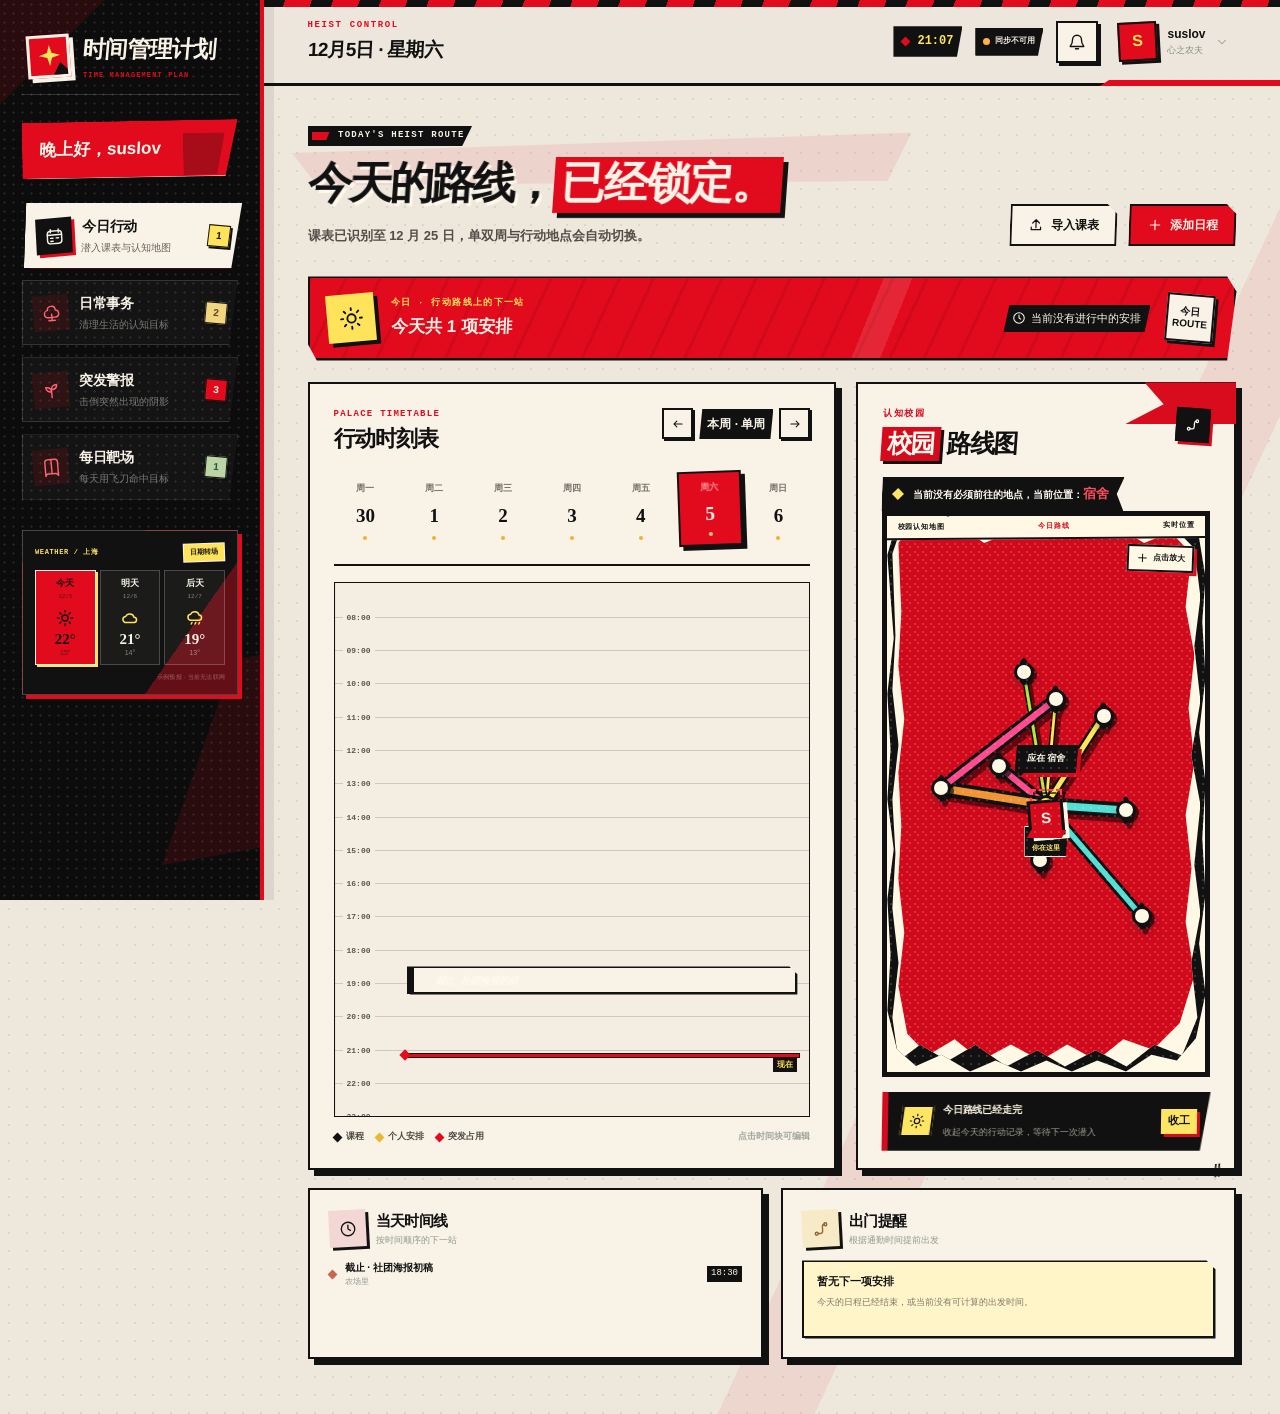
==== index.html @ 6be25c47 "Initial website upload" ====
<!doctype html>
<html lang="zh-CN">
<head>
  <meta charset="utf-8">
  <meta name="viewport" content="width=device-width, initial-scale=1">
  <meta name="theme-color" content="#214f3b">
  <title>时间管理计划</title>
  <link rel="stylesheet" href="styles.css">
</head>
<body>
  <svg class="icon-sprite" aria-hidden="true">
    <symbol id="i-calendar" viewBox="0 0 24 24">
      <rect x="3" y="5" width="18" height="16" rx="4"></rect>
      <path d="M7 3v4M17 3v4M3 10h18M7 14h3M14 14h3M7 18h3"></path>
    </symbol>
    <symbol id="i-pin" viewBox="0 0 24 24">
      <path d="M20 10c0 5-8 11-8 11S4 15 4 10a8 8 0 1 1 16 0Z"></path>
      <circle cx="12" cy="10" r="2.5"></circle>
    </symbol>
    <symbol id="i-clock" viewBox="0 0 24 24">
      <circle cx="12" cy="12" r="9"></circle>
      <path d="M12 7v5l3 2"></path>
    </symbol>
    <symbol id="i-tree" viewBox="0 0 24 24">
      <path d="M12 21v-8M8 21h8"></path>
      <path d="M12 3c3 0 5 2 5 5 2 0 4 2 4 4.5S19 17 16 17H8c-3 0-5-2-5-4.5S5 8 7 8c0-3 2-5 5-5Z"></path>
    </symbol>
    <symbol id="i-sprout" viewBox="0 0 24 24">
      <path d="M12 21V10M12 14c-4 0-7-2-7-6 4 0 7 2 7 6ZM12 11c0-4 3-6 7-6 0 4-3 6-7 6Z"></path>
    </symbol>
    <symbol id="i-book" viewBox="0 0 24 24">
      <path d="M4 5.5A3.5 3.5 0 0 1 7.5 2H12v18H7.5A3.5 3.5 0 0 0 4 23V5.5ZM20 5.5A3.5 3.5 0 0 0 16.5 2H12v18h4.5A3.5 3.5 0 0 1 20 23V5.5Z"></path>
    </symbol>
    <symbol id="i-plus" viewBox="0 0 24 24">
      <path d="M12 5v14M5 12h14"></path>
    </symbol>
    <symbol id="i-upload" viewBox="0 0 24 24">
      <path d="M12 16V4M7 9l5-5 5 5M5 15v4h14v-4"></path>
    </symbol>
    <symbol id="i-bell" viewBox="0 0 24 24">
      <path d="M18 9a6 6 0 0 0-12 0c0 7-3 7-3 9h18c0-2-3-2-3-9ZM10 21h4"></path>
    </symbol>
    <symbol id="i-check" viewBox="0 0 24 24">
      <path d="m5 12 4 4L19 6"></path>
    </symbol>
    <symbol id="i-edit" viewBox="0 0 24 24">
      <path d="m14 5 5 5M4 20l4-1 11-11-4-4L4 15l-1 5Z"></path>
    </symbol>
    <symbol id="i-trash" viewBox="0 0 24 24">
      <path d="M4 7h16M9 7V4h6v3M7 7l1 13h8l1-13M10 11v5M14 11v5"></path>
    </symbol>
    <symbol id="i-arrow" viewBox="0 0 24 24">
      <path d="M5 12h14M14 7l5 5-5 5"></path>
    </symbol>
    <symbol id="i-sun" viewBox="0 0 24 24">
      <circle cx="12" cy="12" r="4"></circle>
      <path d="M12 2v2M12 20v2M2 12h2M20 12h2M5 5l1.5 1.5M17.5 17.5 19 19M19 5l-1.5 1.5M6.5 17.5 5 19"></path>
    </symbol>
    <symbol id="i-cloud" viewBox="0 0 24 24">
      <path d="M7 18h10a3.5 3.5 0 0 0 .4-7A6 6 0 0 0 6.2 10 4 4 0 0 0 7 18Z"></path>
    </symbol>
    <symbol id="i-rain" viewBox="0 0 24 24">
      <path d="M7 15h10a3.5 3.5 0 0 0 .4-7A6 6 0 0 0 6.2 7 4 4 0 0 0 7 15ZM8 18l-1 2M13 18l-1 2M18 18l-1 2"></path>
    </symbol>
    <symbol id="i-x" viewBox="0 0 24 24">
      <path d="m6 6 12 12M18 6 6 18"></path>
    </symbol>
    <symbol id="i-menu" viewBox="0 0 24 24">
      <path d="M4 7h16M4 12h16M4 17h16"></path>
    </symbol>
    <symbol id="i-route" viewBox="0 0 24 24">
      <circle cx="6" cy="18" r="2"></circle>
      <circle cx="18" cy="6" r="2"></circle>
      <path d="M8 18h3a3 3 0 0 0 3-3V9a3 3 0 0 1 3-3"></path>
    </symbol>
    <symbol id="i-broom" viewBox="0 0 24 24">
      <path d="m14 4 6 6M12 6l6 6-7 7H5v-6l7-7Z"></path>
      <path d="m5 19-2 2M8 16l-2 4M11 16l-2 4"></path>
    </symbol>
    <symbol id="i-water" viewBox="0 0 24 24">
      <path d="M12 3S6 10 6 15a6 6 0 0 0 12 0c0-5-6-12-6-12Z"></path>
    </symbol>
    <symbol id="i-chevron-down" viewBox="0 0 24 24">
      <path d="m6 9 6 6 6-6"></path>
    </symbol>
  </svg>

  <div class="app-shell">
    <aside class="sidebar" id="sidebar">
      <div class="brand">
        <div class="brand-mark" aria-hidden="true">
          <span class="brand-sun"></span>
          <span class="brand-hill"></span>
          <span class="brand-stem"></span>
        </div>
        <div>
          <div class="brand-name">时间管理计划</div>
          <div class="brand-sub">TIME MANAGEMENT PLAN</div>
        </div>
      </div>

      <div class="side-greeting">
        <strong id="greetingText">早上好，suslov</strong>
      </div>

      <nav class="main-nav" aria-label="主要分区">
        <button class="nav-item active" type="button" data-page="schedule">
          <span class="nav-icon"><svg><use href="#i-calendar"></use></svg></span>
          <span><b>今日行动</b><small>潜入课表与认知地图</small></span>
          <span class="nav-count" id="scheduleCount">0</span>
        </button>
        <button class="nav-item" type="button" data-page="chores">
          <span class="nav-icon"><svg><use href="#i-tree"></use></svg></span>
          <span><b>日常事务</b><small>清理生活的认知目标</small></span>
          <span class="nav-count warm" id="choreCount">0</span>
        </button>
        <button class="nav-item" type="button" data-page="urgent">
          <span class="nav-icon"><svg><use href="#i-sprout"></use></svg></span>
          <span><b>突发警报</b><small>击倒突然出现的阴影</small></span>
          <span class="nav-count coral" id="urgentCount">0</span>
        </button>
        <button class="nav-item" type="button" data-page="habits">
          <span class="nav-icon"><svg><use href="#i-book"></use></svg></span>
          <span><b>每日靶场</b><small>每天用飞刀命中目标</small></span>
          <span class="nav-count green" id="habitCount">0</span>
        </button>
      </nav>

      <div class="sidebar-bottom">
        <div class="mini-weather">
          <div class="weather-heading">
            <span>WEATHER / 上海</span>
            <button class="weather-replay" type="button" data-action="replay-date-transition">日期转场</button>
          </div>
          <div class="weather-days" id="weatherDays">
            <div class="weather-loading">正在读取天气…</div>
          </div>
          <div class="weather-source" id="weatherSource">本地示例预报</div>
        </div>
      </div>
    </aside>

    <main class="main">
      <header class="topbar">
        <div class="topbar-left">
          <button class="mobile-menu" id="mobileMenu" type="button" aria-label="打开导航">
            <svg><use href="#i-menu"></use></svg>
          </button>
          <div>
            <div class="top-kicker" id="topKicker">HEIST CONTROL</div>
            <div class="top-date" id="topDate">10月23日 · 星期五</div>
          </div>
        </div>
        <div class="topbar-actions">
          <div class="live-clock">
            <span class="live-dot"></span>
            <span id="liveClock">10:24</span>
          </div>
          <div class="sync-state" id="syncState" data-status="local">
            <i></i>
            <span id="syncStatusText">本机模式</span>
          </div>
          <button class="icon-btn" id="notificationBtn" type="button" aria-label="开启浏览器提醒" data-tooltip="开启浏览器提醒">
            <svg><use href="#i-bell"></use></svg>
            <span class="notify-state" id="notifyState"></span>
          </button>
          <button class="avatar-btn" type="button" id="profileBtn" aria-label="个人设置">
            <span class="avatar-face">S</span>
            <span class="avatar-copy"><b id="profileNameLabel">suslov</b><small>心之农夫</small></span>
            <svg><use href="#i-chevron-down"></use></svg>
          </button>
        </div>
      </header>

      <div class="main-content">
        <section class="page active" id="page-schedule" data-page-panel="schedule">
          <div class="page-heading reveal">
            <div>
              <div class="eyebrow"><span></span> TODAY'S HEIST ROUTE</div>
              <h1>今天的路线，<em>已经锁定。</em></h1>
              <p>课表已识别至 12 月 25 日，单双周与行动地点会自动切换。</p>
            </div>
            <div class="heading-actions">
              <button class="btn secondary" type="button" data-action="open-import">
                <svg><use href="#i-upload"></use></svg> 导入课表
              </button>
              <button class="btn primary" type="button" data-action="add-event">
                <svg><use href="#i-plus"></use></svg> 添加日程
              </button>
            </div>
          </div>

          <div class="today-ribbon reveal delay-1" id="todayRibbon"></div>

          <div class="schedule-layout">
            <article class="panel timetable-panel reveal delay-2">
              <div class="panel-head">
                <div>
                  <div class="section-label">PALACE TIMETABLE</div>
                  <h2>行动时刻表</h2>
                </div>
                <div class="week-controls">
                  <button class="text-btn" type="button" data-action="prev-week" aria-label="上一周">
                    <svg class="flip"><use href="#i-arrow"></use></svg>
                  </button>
                  <button class="week-label" type="button" data-action="this-week" id="weekLabel">本周</button>
                  <button class="text-btn" type="button" data-action="next-week" aria-label="下一周">
                    <svg><use href="#i-arrow"></use></svg>
                  </button>
                </div>
              </div>
              <div class="week-strip" id="weekStrip"></div>
              <div class="timeline-wrap">
                <div class="timeline" id="timeline"></div>
              </div>
              <div class="timeline-legend">
                <span><i class="dot lecture"></i>课程</span>
                <span><i class="dot personal"></i>个人安排</span>
                <span><i class="dot urgent-event"></i>突发占用</span>
                <span class="legend-tip">点击时间块可编辑</span>
              </div>
            </article>

            <article class="panel map-panel p5-map-panel reveal delay-3">
              <div class="panel-head">
                <div class="p5-map-title">
                  <div class="section-label">认知校园</div>
                  <h2><span>校园</span>路线图</h2>
                </div>
                <button class="round-action p5-map-action" type="button" data-action="edit-commute" aria-label="编辑通勤时间" data-tooltip="编辑通勤时间">
                  <svg><use href="#i-route"></use></svg>
                </button>
              </div>
              <div class="map-status" id="mapStatus"></div>
              <div class="farm-map p5-map" id="farmMap" aria-label="红黑漫画风校园地图">
                <div class="p5-map-marquee" aria-hidden="true">
                  <span>校园认知地图</span><span>今日路线</span><span>实时位置</span>
                </div>
                <div class="map-edge-frame" aria-hidden="true"><span></span></div>
                <div class="p5-map-stamp" aria-hidden="true">心之<br>校园</div>
                <div class="p5-cut-line l1" aria-hidden="true"></div>
                <div class="p5-cut-line l2" aria-hidden="true"></div>
                <div class="p5-map-noise" aria-hidden="true"></div>
                <div class="p5-cityscape" aria-hidden="true">
                  <i class="p5-block b1"></i><i class="p5-block b2"></i><i class="p5-block b3"></i>
                  <i class="p5-block b4"></i><i class="p5-block b5"></i><i class="p5-block b6"></i>
                  <i class="p5-block b7"></i><i class="p5-block b8"></i>
                  <span class="p5-street-label street-a">中央大道</span>
                  <span class="p5-street-label street-b">安全通道</span>
                  <span class="p5-star-burst star-a">✦</span>
                  <span class="p5-star-burst star-b">✦</span>
                  <span class="p5-map-eye"></span>
                </div>
                <div class="map-sky">
                  <span class="cloud c1"></span><span class="cloud c2"></span>
                </div>
                <div class="map-hills"></div>
                <svg class="map-path" viewBox="0 0 700 430" preserveAspectRatio="none" aria-hidden="true">
                  <g id="mapRouteLines"></g>
                </svg>
                <div class="map-location" id="mapLocations"></div>
                <div class="map-avatar" id="mapAvatar" aria-live="polite">
                  <span class="avatar-bubble" id="avatarBubble">在这里</span>
                  <span class="avatar-body">S</span>
                  <span class="avatar-shadow"></span>
                </div>
                <div class="map-decor barn" aria-hidden="true">
                  <span class="barn-roof"></span><span class="barn-body"></span><span class="barn-door"></span>
                </div>
                <div class="map-decor pond" aria-hidden="true"><span></span></div>
                <div class="map-tree t1" aria-hidden="true"><i></i><i></i><b></b></div>
                <div class="map-tree t2" aria-hidden="true"><i></i><i></i><b></b></div>
                <div class="map-flower f1" aria-hidden="true"></div>
                <div class="map-flower f2" aria-hidden="true"></div>
                <div class="map-flower f3" aria-hidden="true"></div>
                <button class="map-zoom-trigger" type="button" data-action="zoom-map" aria-label="放大校园路线图">
                  <svg><use href="#i-plus"></use></svg><span>点击放大</span>
                </button>
              </div>
              <div class="next-trip" id="nextTrip"></div>
            </article>
          </div>

          <div class="schedule-lower">
            <article class="mini-panel reveal delay-3">
              <div class="mini-title">
                <span class="icon-chip mint"><svg><use href="#i-clock"></use></svg></span>
                <div><h3>当天时间线</h3><p>按时间顺序的下一站</p></div>
              </div>
              <div class="today-list" id="todayList"></div>
            </article>
            <article class="mini-panel reveal delay-4">
              <div class="mini-title">
                <span class="icon-chip yellow"><svg><use href="#i-route"></use></svg></span>
                <div><h3>出门提醒</h3><p>根据通勤时间提前出发</p></div>
              </div>
              <div class="departure-card" id="departureCard"></div>
            </article>
          </div>
        </section>

        <section class="page" id="page-chores" data-page-panel="chores">
          <div class="page-heading">
            <div>
              <div class="eyebrow"><span></span> COGNITIVE JOBS</div>
              <h1>把生活杂事，<em>变成潜入目标。</em></h1>
              <p>每件日常事务都有冷却与警戒阶段，完成它们就能清空这片认知区域。</p>
            </div>
            <div class="heading-actions">
              <button class="btn secondary" type="button" data-action="chore-help">
                <svg><use href="#i-book"></use></svg> 生长说明
              </button>
              <button class="btn primary" type="button" data-action="add-chore">
                <svg><use href="#i-plus"></use></svg> 种下新事务
              </button>
            </div>
          </div>

          <div class="orchard-layout">
            <article class="panel orchard-panel">
              <div class="orchard-top">
                <div class="orchard-title">
                  <div class="section-label">COGNITIVE TARGETS</div>
                  <h2>认知事务看板</h2>
                </div>
                <div class="harvest-count"><b id="readyChores">0</b><span>个目标可下手</span></div>
              </div>
              <div class="tree-scene">
                <div class="sky-decor sun-disc"></div>
                <div class="sky-decor cloud soft-cloud one"></div>
                <div class="sky-decor cloud soft-cloud two"></div>
                <div class="far-hill hill-one"></div>
                <div class="far-hill hill-two"></div>
                <div class="tree-ground"></div>
                <div class="tree-shadow"></div>
                <div class="tree-trunk">
                  <span class="trunk-line l1"></span>
                  <span class="trunk-line l2"></span>
                </div>
                <div class="tree-branch br1"></div>
                <div class="tree-branch br2"></div>
                <div class="tree-branch br3"></div>
                <div class="canopy">
                  <span class="leaf-blob b1"></span><span class="leaf-blob b2"></span><span class="leaf-blob b3"></span>
                  <span class="leaf-blob b4"></span><span class="leaf-blob b5"></span><span class="leaf-blob b6"></span>
                  <span class="leaf-blob b7"></span><span class="leaf-blob b8"></span>
                </div>
                <div class="tree-fruits" id="treeFruits"></div>
                <div class="falling-fruit" id="fallingFruit" aria-hidden="true"></div>
                <div class="ground-grass g1"></div><div class="ground-grass g2"></div><div class="ground-grass g3"></div>
              </div>
              <div class="p5-heist-board" id="p5HeistBoard" aria-label="日常事务潜入目标板"></div>
              <div class="tree-legend">
                <span><i class="fruit-dot green"></i>刚种下</span>
                <span><i class="fruit-dot yellow"></i>快成熟</span>
                <span><i class="fruit-dot red"></i>正当熟</span>
                <span><i class="fruit-dot brown"></i>掉落了</span>
              </div>
            </article>

            <aside class="panel chore-side">
              <div class="panel-head">
                <div>
                  <div class="section-label">TODAY'S TARGETS</div>
                  <h2>今日下手目标</h2>
                </div>
                <span class="soft-badge" id="orchardDate">周五</span>
              </div>
              <div class="chore-list" id="choreList"></div>
              <div class="chore-advice" id="choreAdvice"></div>
            </aside>
          </div>

          <div class="rhythm-strip">
            <div class="rhythm-intro">
              <span class="icon-chip coral"><svg><use href="#i-tree"></use></svg></span>
              <div><h3>认知冷却阶段</h3><p>越久没有处理，事务就会逐渐进入警戒状态。</p></div>
            </div>
            <div class="rhythm-stages">
              <div class="rhythm-stage"><span class="stage-fruit fresh"></span><b>冷却</b><small>刚刚完成</small></div>
              <div class="rhythm-arrow"></div>
              <div class="rhythm-stage"><span class="stage-fruit ripening"></span><b>警戒</b><small>周期将近</small></div>
              <div class="rhythm-arrow"></div>
              <div class="rhythm-stage"><span class="stage-fruit ready"></span><b>可下手</b><small>立即处理</small></div>
              <div class="rhythm-arrow"></div>
              <div class="rhythm-stage"><span class="stage-fruit fallen"></span><b>失控</b><small>已被阴影占据</small></div>
            </div>
          </div>
        </section>

        <section class="page" id="page-urgent" data-page-panel="urgent">
          <div class="page-heading">
            <div>
              <div class="eyebrow coral"><span></span> SHADOW ALERT</div>
              <h1>突发阴影，<em>击倒就好。</em></h1>
              <p>临时任务会化成阴影怪物；它们占据的时间会自动出现在行动时刻表里。</p>
            </div>
            <div class="heading-actions">
              <button class="btn secondary" type="button" data-action="weed-help">
                <svg><use href="#i-book"></use></svg> 战斗说明
              </button>
              <button class="btn primary coral-btn" type="button" data-action="add-urgent">
                <svg><use href="#i-plus"></use></svg> 生成阴影怪物
              </button>
            </div>
          </div>

          <div class="weed-summary" id="weedSummary"></div>

          <div class="meadow-layout">
            <article class="panel meadow-panel">
              <div class="meadow-top">
                <div>
                  <div class="section-label">SHADOW NEST</div>
                  <h2>阴影巢穴</h2>
                </div>
                <div class="weed-legend">
                  <span><i class="priority-dot low"></i>不急</span>
                  <span><i class="priority-dot medium"></i>有点急</span>
                  <span><i class="priority-dot high"></i>很着急</span>
                </div>
              </div>
              <div class="meadow-scene">
                <div class="meadow-sun"></div>
                <div class="meadow-cloud mc1"></div><div class="meadow-cloud mc2"></div>
                <div class="meadow-fence"></div>
                <div class="weed-ground"></div>
                <div class="weeds" id="weeds"></div>
                <div class="meadow-hill mh1"></div><div class="meadow-hill mh2"></div>
                <div class="mowing-debris" id="mowingDebris"></div>
                <div class="meadow-sign">SHADOW<br>ZONE</div>
                <div class="sparkle s1"></div><div class="sparkle s2"></div><div class="sparkle s3"></div>
              </div>
            </article>

            <aside class="panel weed-side">
              <div class="panel-head">
                <div>
                  <div class="section-label">SHADOW LIST</div>
                  <h2>阴影警报清单</h2>
                </div>
                <span class="soft-badge danger" id="overdueWeeds">0 已过期</span>
              </div>
              <div class="weed-list" id="weedList"></div>
            </aside>
          </div>

          <div class="completion-note">
            <span class="completion-icon"><svg><use href="#i-broom"></use></svg></span>
            <div>
              <b>击破 = 清除警报</b>
              <p>击破阴影后，它会和行动时刻表中的占用时间一起消散。</p>
            </div>
            <button class="text-link" type="button" data-action="show-completed">查看已击破的阴影 <svg><use href="#i-arrow"></use></svg></button>
          </div>
        </section>

        <section class="page" id="page-habits" data-page-panel="habits">
          <div class="page-heading">
            <div>
              <div class="eyebrow green"><span></span> DAILY TARGET RANGE</div>
              <h1>每天一刀，<em>命中你的目标。</em></h1>
              <p>每次完成打卡，飞刀都会钉上靶心，并撕下新的一页日期。</p>
            </div>
            <div class="heading-actions">
              <button class="btn secondary" type="button" data-action="habit-history">
                <svg><use href="#i-calendar"></use></svg> 全部记录
              </button>
              <button class="btn primary" type="button" data-action="add-habit">
                <svg><use href="#i-plus"></use></svg> 种下一株
              </button>
            </div>
          </div>

          <div class="habit-stats" id="habitStats"></div>

          <div class="habits-heading">
            <div>
              <div class="section-label">MY DAILY TARGETS</div>
              <h2>今日靶场</h2>
            </div>
            <div class="checkin-key"><i></i> 刀痕代表当天命中</div>
          </div>
          <div class="habit-grid" id="habitGrid"></div>

          <div class="habit-bottom">
            <article class="panel streak-panel">
              <div class="streak-copy">
                <span class="icon-chip coral"><svg><use href="#i-sun"></use></svg></span>
                <div>
                  <div class="section-label">HIT RECORD</div>
                  <h2>本月命中记录</h2>
                  <p>红色越深，代表当天击中的目标越多。</p>
                </div>
              </div>
              <div class="month-grid" id="monthGrid"></div>
              <div class="month-legend"><span>少</span><i class="lvl0"></i><i class="lvl1"></i><i class="lvl2"></i><i class="lvl3"></i><i class="lvl4"></i><span>多</span></div>
            </article>
            <article class="panel reminder-panel">
              <div class="reminder-top">
                <span class="icon-chip yellow"><svg><use href="#i-bell"></use></svg></span>
                <span class="reminder-status"><i></i><span id="reminderStatusText">页面内提醒已开启</span></span>
              </div>
              <h2>每日事项提醒</h2>
              <p>浏览器提醒开启后，会在每日事项到达设定时间时提醒你。</p>
              <button class="btn dark-full" type="button" id="enableNotifyHabit">
                <svg><use href="#i-bell"></use></svg> 开启浏览器提醒
              </button>
              <small>提醒只在本页面打开时工作，不会上传任何数据。</small>
            </article>
          </div>
        </section>
      </div>
    </main>
  </div>

  <div class="modal-backdrop" id="modalBackdrop" hidden>
    <div class="modal" id="modal" role="dialog" aria-modal="true" aria-labelledby="modalTitle">
      <div class="modal-head">
        <div>
          <div class="section-label" id="modalKicker">NEW PLANT</div>
          <h2 id="modalTitle">添加内容</h2>
        </div>
        <button class="modal-close" type="button" data-action="close-modal" aria-label="关闭">
          <svg><use href="#i-x"></use></svg>
        </button>
      </div>
      <div class="modal-body" id="modalBody"></div>
    </div>
  </div>

  <div class="toast-region" id="toastRegion" aria-live="polite" aria-atomic="true"></div>
  <div class="confetti-layer" id="confettiLayer" aria-hidden="true"></div>
  <div class="p5-date-transition" id="p5DateTransition" aria-hidden="true">
    <div class="date-transition-bg"></div>
    <div class="date-transition-slash slash-red"></div>
    <div class="date-transition-slash slash-black"></div>
    <div class="date-transition-card">
      <div class="dt-top">
        <span>DATE SHIFT // TIME MANAGEMENT PLAN</span>
        <small id="dtOld">FROM 10.22 THU</small>
      </div>
      <div class="dt-main">
        <div class="dt-week">
          <b id="dtWeekEn">FRI</b>
          <span id="dtWeekCn">星期五</span>
        </div>
        <div class="dt-date">
          <span id="dtMonth">10</span>
          <i>/</i>
          <strong id="dtDay">23</strong>
        </div>
      </div>
      <div class="dt-bottom">
        <span id="dtYear">2026</span>
        <b>CLOSE THE DAY / OPEN THE NEXT</b>
      </div>
    </div>
    <div class="date-transition-star star-one">✦</div>
    <div class="date-transition-star star-two">✦</div>
    <div class="date-transition-stamp">NEXT<br>DAY</div>
    <div class="sr-only" id="dtAnnouncement" aria-live="polite"></div>
  </div>

  <script src="app.js"></script>
</body>
</html>
---- styles.css ----
:root {
  --ink: #183528;
  --ink-soft: #55695d;
  --forest: #214f3b;
  --forest-2: #2f6a4f;
  --leaf: #6f9f61;
  --mint: #d9e8cc;
  --mint-2: #eef4e3;
  --cream: #f7f1e5;
  --paper: #fffdf7;
  --paper-2: #fbf6eb;
  --line: #e5ddcd;
  --orange: #df8a4f;
  --coral: #d96850;
  --coral-deep: #b94d3b;
  --yellow: #edc35c;
  --sky: #b8d9d5;
  --brown: #8c674a;
  --shadow: 0 18px 45px rgba(55, 65, 44, .08);
  --shadow-soft: 0 8px 25px rgba(55, 65, 44, .06);
  --radius-lg: 26px;
  --radius-md: 18px;
  --radius-sm: 12px;
  --serif: "Songti SC", "STSong", "SimSun", serif;
  --sans: "Aptos", "Microsoft YaHei UI", "PingFang SC", "Noto Sans SC", sans-serif;
}

* {
  box-sizing: border-box;
}

html {
  min-width: 320px;
  overflow-x: hidden;
  background: var(--cream);
  scroll-behavior: smooth;
}

body {
  margin: 0;
  min-width: 320px;
  overflow-x: hidden;
  color: var(--ink);
  background:
    radial-gradient(circle at 92% 8%, rgba(237, 195, 92, .13) 0, transparent 25rem),
    radial-gradient(circle at 70% 80%, rgba(184, 217, 213, .18) 0, transparent 30rem),
    var(--cream);
  font-family: var(--sans);
  font-size: 15px;
  line-height: 1.55;
  -webkit-font-smoothing: antialiased;
}

button,
input,
select,
textarea {
  font: inherit;
}

button {
  color: inherit;
}

button,
[role="button"] {
  -webkit-tap-highlight-color: transparent;
}

button:focus-visible,
input:focus-visible,
select:focus-visible,
textarea:focus-visible {
  outline: 3px solid rgba(217, 104, 80, .35);
  outline-offset: 2px;
}

svg {
  display: block;
  width: 20px;
  height: 20px;
  fill: none;
  stroke: currentColor;
  stroke-width: 1.8;
  stroke-linecap: round;
  stroke-linejoin: round;
}

.icon-sprite {
  position: absolute;
  width: 0;
  height: 0;
  overflow: hidden;
}

.app-shell {
  min-height: 100vh;
}

.sidebar {
  position: fixed;
  z-index: 20;
  inset: 0 auto 0 0;
  width: 264px;
  padding: 30px 22px 24px;
  overflow-y: auto;
  color: #f7f3e8;
  background:
    radial-gradient(circle at 5% 0, rgba(237, 195, 92, .13) 0, transparent 18rem),
    linear-gradient(180deg, #245440 0%, #1b4433 68%, #183c2d 100%);
  box-shadow: 10px 0 35px rgba(25, 54, 40, .08);
}

.sidebar::after {
  content: "";
  position: absolute;
  left: -80px;
  bottom: 35px;
  width: 240px;
  height: 180px;
  border-radius: 50%;
  border: 1px solid rgba(247, 243, 232, .08);
  box-shadow: 0 0 0 26px rgba(247, 243, 232, .018), 0 0 0 55px rgba(247, 243, 232, .012);
  pointer-events: none;
}

.brand {
  display: flex;
  align-items: center;
  gap: 13px;
  padding: 0 6px;
}

.brand-mark {
  position: relative;
  width: 43px;
  height: 43px;
  flex: 0 0 43px;
  border-radius: 50%;
  overflow: hidden;
  background: #f4d77e;
}

.brand-sun {
  position: absolute;
  top: 8px;
  left: 12px;
  width: 19px;
  height: 19px;
  border-radius: 50%;
  background: #fff6d7;
  box-shadow: 0 0 14px rgba(255, 246, 215, .7);
}

.brand-hill {
  position: absolute;
  left: -9px;
  bottom: -20px;
  width: 64px;
  height: 42px;
  border-radius: 50%;
  background: #548259;
  transform: rotate(-8deg);
}

.brand-hill::after {
  content: "";
  position: absolute;
  right: -24px;
  bottom: 5px;
  width: 45px;
  height: 30px;
  border-radius: 50%;
  background: #32654c;
}

.brand-stem {
  position: absolute;
  left: 29px;
  bottom: 5px;
  width: 2px;
  height: 17px;
  background: #fff3d2;
  transform: rotate(12deg);
}

.brand-stem::after {
  content: "";
  position: absolute;
  left: -4px;
  top: 3px;
  width: 9px;
  height: 5px;
  border-radius: 100% 0 100% 0;
  background: #fff3d2;
}

.brand-name {
  font-family: var(--serif);
  font-size: 22px;
  font-weight: 700;
  letter-spacing: .08em;
}

.brand-sub {
  margin-top: 2px;
  color: rgba(247, 243, 232, .52);
  font-size: 8px;
  font-weight: 600;
  letter-spacing: .22em;
}

.side-greeting {
  position: relative;
  margin: 35px 0 25px;
  padding: 18px 17px 19px;
  border-radius: 18px;
  background: rgba(255, 253, 247, .075);
  border: 1px solid rgba(255, 255, 255, .06);
}

.side-greeting::before {
  content: "";
  position: absolute;
  right: 13px;
  top: 13px;
  width: 25px;
  height: 25px;
  opacity: .32;
  background:
    radial-gradient(ellipse at 50% 70%, #f2d886 0 24%, transparent 25%),
    radial-gradient(ellipse at 25% 45%, #87ac75 0 24%, transparent 25%),
    radial-gradient(ellipse at 75% 45%, #87ac75 0 24%, transparent 25%);
}

.side-eyebrow {
  display: block;
  margin-bottom: 7px;
  color: #edcf83;
  font-size: 10px;
  letter-spacing: .14em;
}

.side-greeting strong {
  display: block;
  margin-bottom: 7px;
  font-family: var(--serif);
  font-size: 18px;
}

.side-greeting p {
  margin: 0;
  color: rgba(247, 243, 232, .63);
  font-size: 12px;
  line-height: 1.65;
}

.main-nav {
  display: grid;
  gap: 7px;
}

.nav-item {
  position: relative;
  display: grid;
  grid-template-columns: 36px 1fr auto;
  align-items: center;
  gap: 10px;
  width: 100%;
  padding: 12px 12px;
  border: 0;
  border-radius: 14px;
  color: rgba(247, 243, 232, .68);
  background: transparent;
  text-align: left;
  cursor: pointer;
  transition: background .2s ease, color .2s ease, transform .2s ease;
}

.nav-item:hover {
  color: #fffdf7;
  background: rgba(255, 255, 255, .06);
  transform: translateX(2px);
}

.nav-item.active {
  color: var(--forest);
  background: #f7f2e7;
  box-shadow: 0 9px 22px rgba(12, 35, 24, .16);
}

.nav-item.active::before {
  content: "";
  position: absolute;
  left: -22px;
  top: 13px;
  bottom: 13px;
  width: 4px;
  border-radius: 0 4px 4px 0;
  background: #ebc55f;
}

.nav-icon {
  display: grid;
  place-items: center;
  width: 36px;
  height: 36px;
  border-radius: 11px;
  background: rgba(255, 255, 255, .07);
}

.nav-icon svg {
  width: 19px;
  height: 19px;
}

.nav-item.active .nav-icon {
  color: #f7f2e7;
  background: var(--forest);
}

.nav-item b {
  display: block;
  font-size: 14px;
  font-weight: 700;
  letter-spacing: .02em;
}

.nav-item small {
  display: block;
  margin-top: 2px;
  color: rgba(247, 243, 232, .43);
  font-size: 10px;
}

.nav-item.active small {
  color: #819186;
}

.nav-count {
  display: grid;
  place-items: center;
  min-width: 22px;
  height: 22px;
  padding: 0 6px;
  border-radius: 999px;
  color: #f4eee2;
  background: rgba(255, 255, 255, .14);
  font-size: 10px;
  font-weight: 700;
}

.nav-count.warm {
  color: #5d431f;
  background: #f1d581;
}

.nav-count.coral {
  color: #fff8f3;
  background: #d76e58;
}

.nav-count.green {
  color: #28523a;
  background: #bcd5a7;
}

.sidebar-bottom {
  position: relative;
  z-index: 1;
  margin-top: 30px;
}

.mini-weather {
  display: flex;
  align-items: center;
  gap: 11px;
  padding: 13px 14px;
  border-top: 1px solid rgba(255, 255, 255, .08);
  border-bottom: 1px solid rgba(255, 255, 255, .08);
}

.weather-icon {
  display: grid;
  place-items: center;
  width: 34px;
  height: 34px;
  border-radius: 50%;
  color: #e9c15b;
  background: rgba(233, 193, 91, .12);
}

.weather-icon svg {
  width: 18px;
  height: 18px;
}

.mini-weather b {
  display: block;
  font-size: 12px;
}

.mini-weather small {
  color: rgba(247, 243, 232, .45);
  font-size: 10px;
}

.side-quote {
  margin-top: 20px;
  padding: 0 11px;
  color: rgba(247, 243, 232, .48);
  font-family: var(--serif);
  font-size: 12px;
  line-height: 1.8;
}

.side-quote span {
  margin-right: 2px;
  color: #e6c86e;
  font-family: Georgia, serif;
  font-size: 28px;
  vertical-align: -8px;
}

.main {
  min-height: 100vh;
  margin-left: 264px;
}

.topbar {
  position: relative;
  z-index: 10;
  display: flex;
  align-items: center;
  justify-content: space-between;
  min-height: 84px;
  padding: 17px clamp(24px, 3.4vw, 55px);
  border-bottom: 1px solid rgba(193, 184, 164, .55);
  background: rgba(247, 241, 229, .77);
  backdrop-filter: blur(15px);
}

.topbar-left,
.topbar-actions,
.live-clock,
.avatar-btn {
  display: flex;
  align-items: center;
}

.topbar-left {
  gap: 12px;
}

.mobile-menu {
  display: none;
  place-items: center;
  width: 42px;
  height: 42px;
  padding: 0;
  border: 1px solid var(--line);
  border-radius: 12px;
  background: var(--paper);
  cursor: pointer;
}

.top-kicker {
  margin-bottom: 2px;
  color: #859084;
  font-size: 9px;
  font-weight: 700;
  letter-spacing: .18em;
}

.top-date {
  font-family: var(--serif);
  font-size: 17px;
  font-weight: 700;
}

.topbar-actions {
  gap: 13px;
}

.live-clock {
  gap: 8px;
  color: var(--ink-soft);
  font-family: "Aptos Mono", "Cascadia Mono", monospace;
  font-size: 12px;
  font-weight: 700;
}

.live-dot {
  width: 7px;
  height: 7px;
  border-radius: 50%;
  background: #73a66a;
  box-shadow: 0 0 0 4px rgba(115, 166, 106, .15);
  animation: pulseDot 2.2s infinite;
}

.sync-state {
  display: inline-flex;
  align-items: center;
  gap: 5px;
  min-height: 28px;
  padding: 4px 7px;
  color: #f8f2e7;
  background: #111;
  border: 1px solid #111;
  clip-path: polygon(0 0, 100% 0, 92% 100%, 0 100%);
  font-family: "Microsoft YaHei UI", sans-serif;
  font-size: 8px;
  font-weight: 800;
  white-space: nowrap;
}

.sync-state i {
  width: 7px;
  height: 7px;
  flex: 0 0 7px;
  border-radius: 50%;
  background: #8b8881;
}

.sync-state[data-status="synced"] i {
  background: #8bdc75;
  box-shadow: 0 0 0 3px rgba(139, 220, 117, .14);
}

.sync-state[data-status="syncing"] i {
  background: #ffe45b;
  animation: pulseDot 1s infinite;
}

.sync-state[data-status="offline"] i {
  background: #ffb347;
}

.sync-state[data-status="error"] i {
  background: #ff4d5f;
}

@media (max-width: 760px) {
  .sync-state {
    min-height: 25px;
    padding-inline: 6px;
    font-size: 7px;
  }
}

.icon-btn {
  position: relative;
  display: grid;
  place-items: center;
  width: 42px;
  height: 42px;
  padding: 0;
  color: var(--ink-soft);
  border: 1px solid var(--line);
  border-radius: 50%;
  background: rgba(255, 253, 247, .78);
  cursor: pointer;
  transition: transform .2s ease, color .2s ease, background .2s ease;
}

.icon-btn:hover {
  color: var(--forest);
  background: var(--paper);
  transform: translateY(-2px);
}

.icon-btn svg {
  width: 18px;
  height: 18px;
}

.notify-state {
  position: absolute;
  right: 9px;
  top: 8px;
  width: 6px;
  height: 6px;
  border-radius: 50%;
  background: var(--coral);
  opacity: 0;
}

.notify-state.active {
  opacity: 1;
}

.avatar-btn {
  gap: 10px;
  padding: 4px 7px 4px 4px;
  border: 0;
  border-radius: 999px;
  background: transparent;
  text-align: left;
  cursor: pointer;
}

.avatar-btn:hover {
  background: rgba(255, 255, 255, .5);
}

.avatar-face {
  display: grid;
  place-items: center;
  width: 39px;
  height: 39px;
  border-radius: 50%;
  border: 2px solid #fff7e8;
  color: #fff8eb;
  background: linear-gradient(145deg, #e3a05e, #c26e48);
  box-shadow: 0 4px 12px rgba(130, 75, 44, .2);
  font-family: var(--serif);
  font-size: 16px;
  font-weight: 700;
}

.avatar-copy b,
.avatar-copy small {
  display: block;
}

.avatar-copy b {
  font-size: 12px;
}

.avatar-copy small {
  color: #879087;
  font-size: 9px;
}

.avatar-btn > svg {
  width: 14px;
  height: 14px;
  color: #9a9f99;
}

.main-content {
  width: min(1500px, 100%);
  margin: 0 auto;
  padding: 35px clamp(24px, 3.4vw, 55px) 55px;
}

.page {
  display: none;
}

.page.active {
  display: block;
  animation: pageIn .45s cubic-bezier(.2, .8, .2, 1);
}

.page-heading {
  display: flex;
  align-items: end;
  justify-content: space-between;
  gap: 28px;
  min-width: 0;
  margin-bottom: 26px;
}

.eyebrow,
.section-label {
  color: #8a948b;
  font-size: 9px;
  font-weight: 700;
  letter-spacing: .18em;
}

.eyebrow {
  display: flex;
  align-items: center;
  gap: 8px;
  margin-bottom: 8px;
}

.eyebrow > span {
  width: 21px;
  height: 2px;
  border-radius: 2px;
  background: var(--orange);
}

.eyebrow.coral > span {
  background: var(--coral);
}

.eyebrow.green > span {
  background: var(--forest-2);
}

.page-heading h1 {
  margin: 0;
  font-family: var(--serif);
  font-size: clamp(29px, 3vw, 40px);
  line-height: 1.22;
  letter-spacing: -.04em;
}

.page-heading h1 em {
  color: var(--forest-2);
  font-style: normal;
}

.page-heading p {
  margin: 9px 0 0;
  color: #778179;
  font-size: 13px;
}

.heading-actions {
  display: flex;
  align-items: center;
  gap: 10px;
  min-width: 0;
  flex: 0 0 auto;
}

.btn {
  display: inline-flex;
  align-items: center;
  justify-content: center;
  gap: 7px;
  min-height: 41px;
  min-width: 0;
  padding: 10px 16px;
  border: 1px solid transparent;
  border-radius: 11px;
  font-size: 12px;
  font-weight: 700;
  line-height: 1;
  cursor: pointer;
  transition: transform .18s ease, box-shadow .18s ease, background .18s ease;
}

.btn:hover {
  transform: translateY(-2px);
}

.btn svg {
  width: 16px;
  height: 16px;
}

.btn.primary {
  color: #fffdf6;
  background: var(--forest);
  box-shadow: 0 8px 18px rgba(33, 79, 59, .16);
}

.btn.primary:hover {
  background: #173f2f;
  box-shadow: 0 11px 22px rgba(33, 79, 59, .2);
}

.btn.coral-btn {
  background: var(--coral-deep);
  box-shadow: 0 8px 18px rgba(185, 77, 59, .16);
}

.btn.secondary {
  color: var(--ink);
  border-color: var(--line);
  background: rgba(255, 253, 247, .66);
}

.btn.secondary:hover {
  background: var(--paper);
  box-shadow: var(--shadow-soft);
}

.panel,
.mini-panel {
  border: 1px solid rgba(217, 208, 189, .8);
  border-radius: var(--radius-lg);
  background: rgba(255, 253, 247, .88);
  box-shadow: var(--shadow-soft);
}

.panel {
  padding: 24px;
}

.panel-head {
  display: flex;
  align-items: flex-start;
  justify-content: space-between;
  gap: 20px;
}

.panel-head h2,
.orchard-top h2,
.meadow-top h2,
.habits-heading h2,
.streak-panel h2,
.reminder-panel h2 {
  margin: 3px 0 0;
  font-family: var(--serif);
  font-size: 22px;
  line-height: 1.3;
}

.today-ribbon {
  position: relative;
  display: flex;
  align-items: center;
  gap: 16px;
  min-height: 82px;
  margin-bottom: 22px;
  padding: 16px 20px 16px 17px;
  overflow: hidden;
  border-radius: 19px;
  color: #f6f2e5;
  background:
    linear-gradient(90deg, rgba(255, 255, 255, .04) 0 1px, transparent 1px 100%),
    linear-gradient(135deg, #2c634a 0%, #244e3b 100%);
  background-size: 38px 100%, auto;
  box-shadow: 0 12px 25px rgba(31, 69, 50, .13);
}

.ribbon-icon {
  position: relative;
  display: grid;
  place-items: center;
  width: 48px;
  height: 48px;
  flex: 0 0 48px;
  border-radius: 15px;
  color: #294d39;
  background: #ebd47c;
}

.ribbon-icon svg {
  width: 25px;
  height: 25px;
}

.ribbon-copy {
  flex: 1;
}

.ribbon-copy small {
  display: block;
  margin-bottom: 3px;
  color: rgba(247, 243, 232, .55);
  font-size: 9px;
  font-weight: 700;
  letter-spacing: .15em;
}

.ribbon-copy b {
  display: block;
  font-family: var(--serif);
  font-size: 16px;
}

.ribbon-meta {
  display: flex;
  gap: 13px;
  align-items: center;
  color: rgba(247, 243, 232, .72);
  font-size: 11px;
}

.ribbon-meta span {
  display: flex;
  align-items: center;
  gap: 5px;
}

.ribbon-meta svg {
  width: 14px;
  height: 14px;
}

.ribbon-stamp {
  display: grid;
  place-items: center;
  width: 48px;
  height: 48px;
  border-radius: 50%;
  border: 1px dashed rgba(255, 255, 255, .25);
  color: #e9d489;
  font-family: var(--serif);
  font-size: 10px;
  line-height: 1.2;
  text-align: center;
  transform: rotate(-7deg);
}

.schedule-layout {
  display: grid;
  grid-template-columns: minmax(0, 1.28fr) minmax(380px, .92fr);
  gap: 20px;
  min-width: 0;
}

.week-controls {
  display: flex;
  align-items: center;
  gap: 6px;
}

.text-btn {
  display: grid;
  place-items: center;
  width: 31px;
  height: 31px;
  padding: 0;
  border: 1px solid var(--line);
  border-radius: 50%;
  background: transparent;
  cursor: pointer;
}

.text-btn:hover {
  background: var(--mint-2);
}

.text-btn svg {
  width: 14px;
  height: 14px;
}

.text-btn .flip {
  transform: rotate(180deg);
}

.week-label {
  padding: 6px 8px;
  border: 0;
  background: transparent;
  color: var(--ink-soft);
  font-family: var(--serif);
  font-size: 12px;
  font-weight: 700;
  cursor: pointer;
}

.week-strip {
  display: grid;
  grid-template-columns: repeat(7, minmax(0, 1fr));
  gap: 5px;
  margin: 20px 0 16px;
  padding-bottom: 15px;
  border-bottom: 1px solid var(--line);
}

.day-btn {
  display: grid;
  justify-items: center;
  gap: 4px;
  padding: 8px 4px;
  border: 0;
  border-radius: 12px;
  background: transparent;
  cursor: pointer;
  transition: background .18s ease, color .18s ease;
}

.day-btn:hover {
  background: var(--mint-2);
}

.day-btn small {
  color: #879087;
  font-size: 9px;
}

.day-btn b {
  font-family: Georgia, serif;
  font-size: 17px;
  font-weight: 500;
}

.day-btn em {
  width: 4px;
  height: 4px;
  border-radius: 50%;
  background: var(--orange);
}

.day-btn.active {
  color: #fffdf6;
  background: var(--forest);
  box-shadow: 0 6px 14px rgba(33, 79, 59, .18);
}

.day-btn.active small {
  color: rgba(255, 253, 246, .56);
}

.day-btn.active em {
  background: #e9d17d;
}

.day-btn.today:not(.active) b {
  color: var(--coral);
}

.timeline-wrap {
  position: relative;
}

.timeline {
  position: relative;
  height: 535px;
  overflow: hidden;
  border-radius: 12px;
  background:
    linear-gradient(90deg, rgba(239, 234, 223, .48) 0 1px, transparent 1px 100%),
    rgba(249, 246, 238, .55);
  background-size: 25% 100%, auto;
}

.timeline-hour {
  position: absolute;
  z-index: 1;
  left: 0;
  right: 0;
  height: 1px;
  pointer-events: none;
}

.timeline-hour::before {
  content: "";
  position: absolute;
  inset: 0;
  background: rgba(218, 211, 196, .55);
}

.timeline-hour span {
  position: absolute;
  left: 8px;
  top: -7px;
  padding: 2px 4px;
  color: #a0a59d;
  background: #faf7f0;
  font-family: "Aptos Mono", monospace;
  font-size: 8px;
}

.timeline-now {
  position: absolute;
  z-index: 5;
  left: 70px;
  right: 10px;
  height: 2px;
  background: var(--coral);
  pointer-events: none;
}

.timeline-now::before {
  content: "";
  position: absolute;
  left: -4px;
  top: -3px;
  width: 8px;
  height: 8px;
  border-radius: 50%;
  background: var(--coral);
}

.timeline-now::after {
  content: "现在";
  position: absolute;
  right: 2px;
  top: 4px;
  color: var(--coral);
  font-size: 8px;
  font-weight: 700;
}

.time-block {
  position: absolute;
  left: 72px;
  right: 12px;
  z-index: 3;
  min-height: 34px;
  padding: 7px 10px;
  overflow: hidden;
  border-left: 3px solid var(--block-accent, var(--orange));
  border-radius: 8px;
  color: #34493b;
  background: var(--block-bg, #f7e7ca);
  box-shadow: 0 3px 8px rgba(74, 78, 62, .06);
  cursor: pointer;
  transition: transform .16s ease, box-shadow .16s ease;
}

.time-block:hover {
  z-index: 8;
  transform: translateX(3px);
  box-shadow: 0 7px 15px rgba(74, 78, 62, .11);
}

.time-block.lecture {
  --block-bg: #eef3df;
  --block-accent: #789d5d;
  color: #365036;
}

.time-block.personal {
  --block-bg: #f8ead1;
  --block-accent: #df985f;
  color: #68472f;
}

.time-block.urgent-event {
  --block-bg: #f9e1da;
  --block-accent: #cf6650;
  color: #754035;
}

.time-block.deadline-event {
  min-height: 24px;
  padding: 4px 10px;
  border-left-style: dashed;
}

.time-block.deadline-event .time-block-title {
  font-size: 10px;
}

.time-block-title {
  overflow: hidden;
  font-size: 11px;
  font-weight: 700;
  text-overflow: ellipsis;
  white-space: nowrap;
}

.block-parity {
  display: inline-grid;
  place-items: center;
  width: 15px;
  height: 15px;
  margin-left: 4px;
  border-radius: 4px;
  color: #fffdf7;
  background: #bd684f;
  font-size: 8px;
  line-height: 1;
  vertical-align: 1px;
}

.time-block-meta {
  display: flex;
  gap: 7px;
  align-items: center;
  margin-top: 3px;
  overflow: hidden;
  color: currentColor;
  font-size: 8px;
  opacity: .72;
  white-space: nowrap;
}

.time-block-meta span {
  display: inline-flex;
  align-items: center;
  gap: 2px;
}

.time-block-meta svg {
  width: 10px;
  height: 10px;
}

.empty-day {
  position: absolute;
  inset: 0;
  display: grid;
  align-content: center;
  justify-items: center;
  color: #939b92;
  text-align: center;
  pointer-events: none;
}

.empty-day b {
  margin-bottom: 4px;
  color: var(--ink-soft);
  font-family: var(--serif);
  font-size: 16px;
}

.empty-day span {
  font-size: 11px;
}

.timeline-legend {
  display: flex;
  align-items: center;
  flex-wrap: wrap;
  gap: 12px;
  padding-top: 13px;
  color: #7c877e;
  font-size: 9px;
}

.timeline-legend > span {
  display: flex;
  align-items: center;
  gap: 5px;
}

.dot {
  width: 7px;
  height: 7px;
  border-radius: 50%;
}

.dot.lecture {
  background: #789d5d;
}

.dot.personal {
  background: #df985f;
}

.dot.urgent-event {
  background: #cf6650;
}

.legend-tip {
  margin-left: auto;
  color: #a1a79f;
}

.round-action {
  display: grid;
  place-items: center;
  width: 34px;
  height: 34px;
  padding: 0;
  border: 1px solid var(--line);
  border-radius: 50%;
  background: transparent;
  cursor: pointer;
}

.round-action:hover {
  background: var(--mint-2);
}

.round-action svg {
  width: 16px;
  height: 16px;
}

.map-panel {
  display: flex;
  flex-direction: column;
  padding-bottom: 18px;
}

.map-status {
  display: flex;
  align-items: center;
  gap: 8px;
  min-height: 32px;
  margin-top: 14px;
  color: var(--ink-soft);
  font-size: 11px;
}

.map-status i {
  width: 7px;
  height: 7px;
  border-radius: 50%;
  background: var(--coral);
  box-shadow: 0 0 0 4px rgba(217, 104, 80, .12);
}

.map-status b {
  color: var(--ink);
  font-size: 13px;
}

.farm-map {
  position: relative;
  flex: 1;
  min-height: 385px;
  overflow: hidden;
  border-radius: 17px;
  background:
    radial-gradient(circle at 84% 15%, rgba(255, 247, 218, .8) 0 25px, transparent 26px),
    linear-gradient(180deg, #cde1d6 0%, #d7e8d9 36%, #c7ddae 37%, #b6d49d 100%);
  isolation: isolate;
}

.farm-map::before {
  content: "";
  position: absolute;
  inset: 36% 0 0;
  opacity: .22;
  background-image: radial-gradient(circle, #6f925f 1px, transparent 1.2px);
  background-size: 17px 17px;
  pointer-events: none;
}

.map-sky {
  position: absolute;
  inset: 0;
}

.cloud {
  position: absolute;
  width: 52px;
  height: 18px;
  border-radius: 50%;
  background: rgba(255, 253, 243, .62);
  filter: blur(.2px);
}

.cloud::before,
.cloud::after {
  content: "";
  position: absolute;
  border-radius: 50%;
  background: inherit;
}

.cloud::before {
  left: 9px;
  top: -10px;
  width: 23px;
  height: 23px;
}

.cloud::after {
  right: 8px;
  top: -6px;
  width: 18px;
  height: 18px;
}

.cloud.c1 {
  left: 27px;
  top: 40px;
}

.cloud.c2 {
  right: 55px;
  top: 61px;
  transform: scale(.7);
}

.map-hills {
  position: absolute;
  left: -30px;
  right: -30px;
  top: 26%;
  height: 100px;
  border-radius: 50% 50% 0 0;
  background: #9dc789;
  transform: rotate(-2deg);
}

.map-hills::after {
  content: "";
  position: absolute;
  left: 28%;
  top: 17px;
  width: 64%;
  height: 110px;
  border-radius: 50% 50% 0 0;
  background: #afd19b;
}

.map-path {
  position: absolute;
  inset: 0;
  width: 100%;
  height: 100%;
  pointer-events: none;
}

.path-shadow {
  fill: none;
  stroke: rgba(92, 117, 75, .14);
  stroke-width: 48;
}

.path-line {
  fill: none;
  stroke: #eee2c3;
  stroke-width: 29;
}

.path-dash {
  fill: none;
  stroke: rgba(172, 139, 92, .38);
  stroke-width: 2;
  stroke-dasharray: 8 11;
}

.map-location {
  position: absolute;
  inset: 0;
  pointer-events: none;
}

.location-pin {
  position: absolute;
  display: flex;
  align-items: center;
  gap: 5px;
  transform: translate(-50%, -50%);
  white-space: nowrap;
  transition: transform .2s ease;
}

.location-pin .pin-dot {
  position: relative;
  display: grid;
  place-items: center;
  width: 29px;
  height: 29px;
  border: 2px solid rgba(255, 253, 247, .82);
  border-radius: 9px 9px 9px 2px;
  color: #fffdf7;
  background: var(--pin-color, #5d8668);
  box-shadow: 0 4px 10px rgba(48, 78, 54, .2);
  transform: rotate(-45deg);
}

.location-pin .pin-dot span {
  font-size: 14px;
  transform: rotate(45deg);
}

.location-pin .pin-copy {
  display: grid;
  padding: 4px 7px;
  border-radius: 7px;
  color: #304933;
  background: rgba(255, 253, 247, .88);
  box-shadow: 0 3px 8px rgba(53, 75, 54, .1);
}

.pin-copy b {
  font-size: 9px;
}

.pin-copy small {
  color: #7e887c;
  font-size: 7px;
}

.location-pin.current .pin-dot {
  animation: pinBounce 1.8s infinite;
}

.location-pin.current .pin-dot::after {
  content: "";
  position: absolute;
  inset: -8px;
  border: 2px solid rgba(255, 253, 247, .65);
  border-radius: 50%;
  animation: mapRing 1.8s infinite;
}

.map-avatar {
  position: absolute;
  z-index: 5;
  display: flex;
  justify-content: center;
  width: 50px;
  transform: translate(-50%, -75%);
  transition: left .8s cubic-bezier(.2, .8, .2, 1), top .8s cubic-bezier(.2, .8, .2, 1);
}

.avatar-bubble {
  position: absolute;
  bottom: 55px;
  padding: 5px 9px;
  border-radius: 10px 10px 10px 2px;
  color: var(--forest);
  background: #fffdf7;
  box-shadow: 0 4px 12px rgba(50, 86, 58, .16);
  font-size: 9px;
  font-weight: 700;
  white-space: nowrap;
}

.avatar-bubble::after {
  content: "";
  position: absolute;
  left: 0;
  bottom: -4px;
  border-top: 5px solid #fffdf7;
  border-right: 5px solid transparent;
}

.avatar-body {
  display: grid;
  place-items: center;
  width: 32px;
  height: 32px;
  border: 2px solid #fffdf7;
  border-radius: 50%;
  color: #fff;
  background: linear-gradient(145deg, #e8a866, #c86f4c);
  box-shadow: 0 5px 12px rgba(85, 73, 51, .25);
  font-family: var(--serif);
  font-size: 13px;
  font-weight: 700;
}

.avatar-shadow {
  position: absolute;
  bottom: 0;
  width: 26px;
  height: 7px;
  border-radius: 50%;
  background: rgba(39, 72, 45, .18);
}

.map-decor {
  position: absolute;
  pointer-events: none;
}

.barn {
  right: 22px;
  top: 31%;
  width: 100px;
  height: 82px;
  transform: rotate(2deg);
}

.barn-roof {
  position: absolute;
  left: -5px;
  top: 0;
  width: 110px;
  height: 40px;
  background: #a8543e;
  clip-path: polygon(50% 0, 100% 80%, 92% 100%, 8% 100%, 0 80%);
}

.barn-body {
  position: absolute;
  left: 12px;
  top: 28px;
  width: 76px;
  height: 50px;
  border-radius: 2px;
  background:
    linear-gradient(90deg, transparent 47%, rgba(255, 255, 255, .25) 48% 52%, transparent 53%),
    #c27255;
}

.barn-door {
  position: absolute;
  left: 35px;
  top: 48px;
  width: 30px;
  height: 30px;
  border-radius: 2px 2px 0 0;
  background: #7f5142;
}

.barn-door::after {
  content: "";
  position: absolute;
  inset: 5px;
  border: 1.5px solid rgba(255, 246, 226, .45);
}

.pond {
  left: 30px;
  bottom: 65px;
  width: 85px;
  height: 45px;
  border-radius: 50%;
  background: #8cc9c2;
  box-shadow: inset 0 -7px 0 rgba(72, 151, 144, .2);
  transform: rotate(-8deg);
}

.pond span {
  position: absolute;
  left: 24px;
  top: 12px;
  width: 28px;
  height: 1px;
  border-radius: 50%;
  background: rgba(255, 255, 255, .54);
  box-shadow: 0 8px rgba(255, 255, 255, .35);
}

.map-tree {
  position: absolute;
  width: 46px;
  height: 70px;
}

.map-tree b {
  position: absolute;
  left: 21px;
  bottom: 0;
  width: 6px;
  height: 34px;
  border-radius: 5px;
  background: #8a6647;
}

.map-tree i {
  position: absolute;
  z-index: 1;
  top: 5px;
  left: 4px;
  width: 39px;
  height: 39px;
  border-radius: 45% 55% 52% 48%;
  background: #629463;
  box-shadow: inset -8px -5px rgba(50, 104, 63, .18);
}

.map-tree i:nth-child(2) {
  top: 0;
  left: 12px;
  width: 32px;
  height: 34px;
  background: #76a572;
}

.map-tree.t1 {
  left: 44%;
  top: 39%;
}

.map-tree.t2 {
  left: 76%;
  top: 47%;
  transform: scale(.76);
}

.map-flower {
  position: absolute;
  width: 13px;
  height: 13px;
  border-radius: 50%;
  background: #f3d672;
  box-shadow:
    0 -5px 0 #fff4cf, 0 5px 0 #fff4cf, -5px 0 0 #fff4cf, 5px 0 0 #fff4cf,
    -4px -4px 0 #fff4cf, 4px 4px 0 #fff4cf;
}

.map-flower::after {
  content: "";
  position: absolute;
  left: 6px;
  top: 9px;
  width: 1.5px;
  height: 14px;
  background: #4d8453;
}

.map-flower.f1 {
  left: 18%;
  bottom: 16%;
}

.map-flower.f2 {
  right: 27%;
  bottom: 11%;
  transform: scale(.8);
}

.map-flower.f3 {
  left: 57%;
  bottom: 8%;
  transform: scale(.65);
}

.next-trip {
  display: grid;
  grid-template-columns: 32px 1fr auto;
  align-items: center;
  gap: 10px;
  min-height: 55px;
  margin-top: 12px;
}

.trip-icon {
  display: grid;
  place-items: center;
  width: 32px;
  height: 32px;
  border-radius: 10px;
  color: #825937;
  background: #f6e8c8;
}

.trip-icon svg {
  width: 16px;
  height: 16px;
}

.next-trip b {
  display: block;
  font-size: 11px;
}

.next-trip small {
  color: #7e897f;
  font-size: 9px;
}

.trip-time {
  color: var(--forest-2);
  font-family: "Aptos Mono", monospace;
  font-size: 12px;
  font-weight: 700;
}

.schedule-lower {
  display: grid;
  grid-template-columns: 1.05fr 1fr .8fr;
  gap: 16px;
  margin-top: 18px;
}

.mini-panel {
  min-height: 150px;
  padding: 19px;
}

.mini-title {
  display: flex;
  align-items: center;
  gap: 10px;
  margin-bottom: 13px;
}

.icon-chip {
  display: grid;
  place-items: center;
  width: 37px;
  height: 37px;
  flex: 0 0 37px;
  border-radius: 11px;
}

.icon-chip svg {
  width: 18px;
  height: 18px;
}

.icon-chip.mint {
  color: #477256;
  background: #e3efd6;
}

.icon-chip.yellow {
  color: #8c6434;
  background: #f7eac6;
}

.icon-chip.coral {
  color: #9a4c3e;
  background: #f5dbd4;
}

.mini-title h3,
.soil-note h3 {
  margin: 0;
  font-family: var(--serif);
  font-size: 15px;
}

.mini-title p {
  margin: 1px 0 0;
  color: #91998f;
  font-size: 9px;
}

.today-list {
  display: grid;
  gap: 8px;
}

.today-row {
  display: grid;
  grid-template-columns: 8px 1fr auto;
  align-items: center;
  gap: 8px;
}

.today-row > i {
  width: 7px;
  height: 7px;
  border-radius: 50%;
  background: var(--row-color, #7b9e63);
}

.today-row b {
  display: block;
  overflow: hidden;
  font-size: 10px;
  text-overflow: ellipsis;
  white-space: nowrap;
}

.today-row small {
  display: block;
  color: #969c95;
  font-size: 8px;
}

.today-row time {
  color: #6d7d70;
  font-family: "Aptos Mono", monospace;
  font-size: 9px;
}

.departure-card {
  min-height: 78px;
  padding: 11px 13px;
  border: 1px dashed #dfcfad;
  border-radius: 12px;
  background: #fbf3df;
}

.departure-card b {
  display: block;
  margin-bottom: 4px;
  font-size: 11px;
}

.departure-card p {
  margin: 0;
  color: #7d786d;
  font-size: 9px;
  line-height: 1.6;
}

.departure-card .time {
  color: var(--coral-deep);
  font-family: "Aptos Mono", monospace;
  font-weight: 700;
}

.soil-note {
  display: flex;
  align-items: flex-start;
  gap: 11px;
  background:
    radial-gradient(circle at 100% 0, rgba(232, 203, 111, .22) 0, transparent 8rem),
    #f5efdb;
}

.soil-note-mark {
  display: grid;
  place-items: center;
  width: 31px;
  height: 31px;
  flex: 0 0 31px;
  border-radius: 50%;
  color: #75582e;
  background: #e7c972;
  font-family: Georgia, serif;
  font-size: 17px;
  font-style: italic;
}

.soil-note p {
  margin: 6px 0 0;
  color: #7b776a;
  font-size: 9px;
  line-height: 1.65;
}

/* Orchard */
.orchard-layout {
  display: grid;
  grid-template-columns: minmax(0, 1.55fr) minmax(330px, .75fr);
  gap: 20px;
}

.orchard-panel {
  padding: 22px;
}

.orchard-top,
.meadow-top {
  display: flex;
  align-items: center;
  justify-content: space-between;
  gap: 20px;
  margin-bottom: 13px;
}

.harvest-count {
  display: flex;
  align-items: baseline;
  gap: 6px;
  padding: 7px 12px;
  border-radius: 10px;
  color: #7b6131;
  background: #f7eccb;
}

.harvest-count b {
  font-family: Georgia, serif;
  font-size: 24px;
}

.harvest-count span {
  font-size: 9px;
}

.tree-scene {
  position: relative;
  min-height: 550px;
  overflow: hidden;
  border-radius: 19px;
  background:
    linear-gradient(180deg, #e7f1e8 0%, #edf4e9 47%, #cce0ab 47.2%, #b8d398 100%);
  isolation: isolate;
}

.sun-disc {
  position: absolute;
  right: 11%;
  top: 9%;
  width: 70px;
  height: 70px;
  border-radius: 50%;
  background: #f4d77c;
  box-shadow: 0 0 0 13px rgba(244, 215, 124, .16), 0 0 40px rgba(244, 215, 124, .3);
}

.soft-cloud {
  position: absolute;
  width: 66px;
  height: 23px;
  border-radius: 50%;
  background: rgba(255, 253, 244, .66);
}

.soft-cloud::before,
.soft-cloud::after {
  content: "";
  position: absolute;
  border-radius: 50%;
  background: inherit;
}

.soft-cloud::before {
  width: 31px;
  height: 31px;
  left: 9px;
  top: -15px;
}

.soft-cloud::after {
  width: 23px;
  height: 23px;
  right: 8px;
  top: -10px;
}

.soft-cloud.one {
  left: 10%;
  top: 13%;
}

.soft-cloud.two {
  right: 28%;
  top: 25%;
  transform: scale(.72);
}

.far-hill {
  position: absolute;
  top: 40%;
  width: 62%;
  height: 150px;
  border-radius: 50% 50% 0 0;
  background: #9dc38e;
}

.far-hill.hill-one {
  left: -15%;
  transform: rotate(4deg);
}

.far-hill.hill-two {
  right: -18%;
  top: 42%;
  background: #aed09e;
  transform: rotate(-3deg);
}

.tree-ground {
  position: absolute;
  left: -10%;
  right: -10%;
  bottom: -60px;
  height: 265px;
  border-radius: 50% 50% 0 0;
  background: #aaca8d;
  box-shadow: inset 0 22px 0 rgba(255, 255, 255, .08);
}

.tree-ground::before {
  content: "";
  position: absolute;
  inset: 58px 0 0;
  background:
    radial-gradient(ellipse at 50% 20%, rgba(100, 139, 78, .16), transparent 55%),
    radial-gradient(circle, rgba(78, 117, 62, .22) 1px, transparent 1.2px);
  background-size: auto, 21px 19px;
}

.tree-shadow {
  position: absolute;
  left: 50%;
  bottom: 29px;
  width: 310px;
  height: 46px;
  border-radius: 50%;
  background: rgba(63, 98, 54, .16);
  transform: translateX(-50%);
  filter: blur(2px);
}

.tree-trunk {
  position: absolute;
  z-index: 2;
  left: 50%;
  bottom: 45px;
  width: 73px;
  height: 255px;
  border-radius: 35% 50% 8px 8px;
  background: linear-gradient(90deg, #8f6847 0%, #a77d55 45%, #795638 100%);
  transform: translateX(-50%) rotate(-1deg);
  clip-path: polygon(25% 0, 76% 0, 100% 100%, 0 100%);
}

.trunk-line {
  position: absolute;
  border-radius: 50%;
  background: rgba(94, 62, 38, .27);
}

.trunk-line.l1 {
  left: 16px;
  top: 75px;
  width: 33px;
  height: 3px;
  transform: rotate(-8deg);
}

.trunk-line.l2 {
  left: 26px;
  top: 130px;
  width: 26px;
  height: 2px;
  transform: rotate(11deg);
}

.tree-branch {
  position: absolute;
  z-index: 1;
  bottom: 255px;
  left: 50%;
  height: 22px;
  border-radius: 12px;
  background: #8b6748;
  transform-origin: left center;
}

.tree-branch.br1 {
  width: 150px;
  transform: rotate(-31deg);
}

.tree-branch.br2 {
  width: 145px;
  left: 47%;
  transform: rotate(23deg);
}

.tree-branch.br3 {
  width: 95px;
  left: 39%;
  bottom: 305px;
  transform: rotate(-12deg);
}

.canopy {
  position: absolute;
  z-index: 3;
  left: 50%;
  top: 25px;
  width: 470px;
  height: 310px;
  transform: translateX(-50%);
  filter: drop-shadow(0 12px 8px rgba(49, 91, 46, .12));
}

.leaf-blob {
  position: absolute;
  border-radius: 48% 52% 46% 54%;
  background: #65925e;
  box-shadow: inset -16px -10px 0 rgba(41, 87, 48, .09), inset 13px 9px 0 rgba(255, 255, 255, .04);
}

.leaf-blob.b1 {
  left: 30px;
  top: 95px;
  width: 170px;
  height: 145px;
}

.leaf-blob.b2 {
  left: 158px;
  top: 24px;
  width: 180px;
  height: 190px;
  background: #6f9b63;
}

.leaf-blob.b3 {
  right: 20px;
  top: 76px;
  width: 175px;
  height: 155px;
  background: #5c8a57;
}

.leaf-blob.b4 {
  left: 85px;
  top: 0;
  width: 175px;
  height: 130px;
  background: #709e66;
}

.leaf-blob.b5 {
  left: 50px;
  top: 160px;
  width: 210px;
  height: 115px;
  background: #5f8f5b;
}

.leaf-blob.b6 {
  right: 43px;
  top: 164px;
  width: 200px;
  height: 105px;
  background: #527f50;
}

.leaf-blob.b7 {
  left: 211px;
  top: 139px;
  width: 155px;
  height: 110px;
  background: #638f5d;
}

.leaf-blob.b8 {
  left: 117px;
  top: 102px;
  width: 220px;
  height: 110px;
  background: #6b9962;
}

.tree-fruits {
  position: absolute;
  z-index: 6;
  inset: 0;
}

.tree-fruit-item {
  position: absolute;
  display: flex;
  align-items: center;
  gap: 4px;
  padding: 0;
  border: 0;
  background: transparent;
  cursor: pointer;
  transform: translate(-50%, -50%);
  transition: transform .2s ease;
}

.tree-fruit-item:hover {
  z-index: 20;
  transform: translate(-50%, -50%) scale(1.07);
}

.fruit-shape {
  position: relative;
  width: 28px;
  height: 28px;
  border-radius: 48% 52% 54% 46%;
  background: var(--fruit-color, #d9b84c);
  box-shadow:
    inset -5px -5px rgba(72, 57, 35, .12),
    inset 4px 3px rgba(255, 255, 255, .22),
    0 4px 7px rgba(70, 72, 41, .18);
  animation: fruitIdle 4.8s ease-in-out infinite;
}

.fruit-shape::before {
  content: "";
  position: absolute;
  left: 9px;
  top: -5px;
  width: 12px;
  height: 7px;
  border-radius: 100% 0 100% 0;
  background: #487045;
  transform: rotate(-16deg);
}

.fruit-shape::after {
  content: "";
  position: absolute;
  left: 6px;
  top: 6px;
  width: 6px;
  height: 4px;
  border-radius: 50%;
  background: rgba(255, 255, 255, .32);
  transform: rotate(-25deg);
}

.fruit-label {
  max-width: 76px;
  padding: 3px 6px;
  overflow: hidden;
  border-radius: 6px;
  color: #41533f;
  background: rgba(255, 253, 247, .86);
  box-shadow: 0 2px 6px rgba(54, 76, 47, .1);
  font-size: 8px;
  font-weight: 700;
  text-overflow: ellipsis;
  white-space: nowrap;
}

.tree-fruit-item.fresh .fruit-shape {
  --fruit-color: #9fbd66;
}

.tree-fruit-item.ripening .fruit-shape {
  --fruit-color: #e3c25b;
}

.tree-fruit-item.ready .fruit-shape {
  --fruit-color: #d86445;
  animation: fruitReady 2.4s ease-in-out infinite;
}

.tree-fruit-item.overdue {
  position: absolute;
  left: var(--fallen-x, 52%) !important;
  top: 87% !important;
  opacity: .88;
}

.tree-fruit-item.overdue .fruit-shape {
  --fruit-color: #a76748;
  transform: rotate(72deg) scale(.87);
  border-radius: 42% 56% 46% 54%;
}

.tree-fruit-item.overdue .fruit-shape::before {
  display: none;
}

.tree-fruit-item.overdue .fruit-label {
  color: #7f584ac9;
  background: rgba(255, 249, 234, .7);
}

.tree-fruit-item.just-grown .fruit-shape {
  animation: fruitGrow .65s cubic-bezier(.2, 1.5, .4, 1);
}

.falling-fruit {
  position: absolute;
  z-index: 8;
  display: none;
  width: 26px;
  height: 26px;
  left: 57%;
  top: 47%;
  border-radius: 50%;
  background: #dd6c4e;
  box-shadow: inset -4px -4px rgba(85, 50, 35, .14);
}

.falling-fruit.animate {
  display: block;
  animation: fruitFall 1.2s cubic-bezier(.45, 0, .8, .55) forwards;
}

.ground-grass {
  position: absolute;
  z-index: 3;
  bottom: 30px;
  width: 80px;
  height: 45px;
  background:
    linear-gradient(75deg, transparent 48%, #739b58 49% 52%, transparent 53%),
    linear-gradient(100deg, transparent 48%, #7aa25d 49% 52%, transparent 53%);
  background-size: 16px 100%;
}

.ground-grass.g1 {
  left: 8%;
}

.ground-grass.g2 {
  right: 8%;
  transform: scale(.85);
}

.ground-grass.g3 {
  left: 36%;
  bottom: 12px;
  height: 30px;
  transform: scale(.65);
}

.tree-sign {
  position: absolute;
  z-index: 4;
  right: 6%;
  bottom: 43px;
  display: grid;
  justify-items: center;
  gap: 1px;
  width: 78px;
  padding: 8px 4px;
  color: #5d4b31;
  border: 3px solid #926a47;
  border-radius: 2px;
  background: #e8d0a7;
  font-family: var(--serif);
  font-size: 10px;
  transform: rotate(4deg);
  box-shadow: 0 3px 0 #7f5d40;
}

.tree-sign::before,
.tree-sign::after {
  content: "";
  position: absolute;
  bottom: -27px;
  width: 6px;
  height: 26px;
  background: #896744;
}

.tree-sign::before {
  left: 13px;
}

.tree-sign::after {
  right: 13px;
}

.tree-sign small {
  font-size: 7px;
}

.tree-legend {
  display: flex;
  justify-content: center;
  flex-wrap: wrap;
  gap: 18px;
  padding-top: 15px;
  color: #7d887e;
  font-size: 9px;
}

.tree-legend span {
  display: flex;
  align-items: center;
  gap: 5px;
}

.fruit-dot {
  width: 9px;
  height: 9px;
  border-radius: 50%;
}

.fruit-dot.green {
  background: #9fbd66;
}

.fruit-dot.yellow {
  background: #e3c25b;
}

.fruit-dot.red {
  background: #d86445;
}

.fruit-dot.brown {
  background: #a76748;
}

.chore-side {
  display: flex;
  flex-direction: column;
}

.soft-badge {
  padding: 5px 9px;
  border-radius: 8px;
  color: #698269;
  background: #edf3e5;
  font-size: 9px;
  font-weight: 700;
}

.soft-badge.danger {
  color: #9c4f40;
  background: #f8e5df;
}

.chore-list {
  display: grid;
  gap: 9px;
  margin-top: 17px;
}

.chore-item {
  display: grid;
  grid-template-columns: 39px 1fr auto;
  align-items: center;
  gap: 10px;
  padding: 11px;
  border-radius: 13px;
  background: var(--paper-2);
  border: 1px solid #efe7d8;
  transition: transform .18s ease, box-shadow .18s ease;
}

.chore-item:hover {
  transform: translateY(-1px);
  box-shadow: var(--shadow-soft);
}

.chore-fruit {
  position: relative;
  display: grid;
  place-items: center;
  width: 34px;
  height: 34px;
  border-radius: 50%;
  color: #5d4533;
  background: #f4e8c2;
  font-size: 16px;
}

.chore-fruit::after {
  content: "";
  position: absolute;
  right: -3px;
  top: 1px;
  width: 6px;
  height: 6px;
  border-radius: 8px 0 8px 0;
  background: var(--status-color, #5d8660);
}

.chore-main b {
  display: block;
  font-size: 11px;
}

.chore-main small {
  display: block;
  margin-top: 2px;
  color: #8e968d;
  font-size: 8px;
}

.chore-state {
  font-size: 8px;
  font-weight: 700;
}

.chore-state.fresh {
  color: #61815b;
}

.chore-state.ripening {
  color: #9b7a34;
}

.chore-state.ready {
  color: #c1533d;
}

.chore-state.overdue {
  color: #93634f;
}

.chore-pick {
  display: grid;
  place-items: center;
  width: 29px;
  height: 29px;
  padding: 0;
  border: 0;
  border-radius: 50%;
  color: #fffdf6;
  background: var(--forest);
  cursor: pointer;
}

.chore-pick:hover {
  transform: scale(1.08);
}

.chore-pick svg {
  width: 14px;
  height: 14px;
}

.chore-advice {
  display: flex;
  align-items: flex-start;
  gap: 9px;
  margin-top: auto;
  padding: 13px;
  border-radius: 12px;
  color: #716b5c;
  background: #f4efdf;
  font-size: 9px;
  line-height: 1.65;
}

.chore-advice::before {
  content: "✦";
  color: #ba8f43;
}

.rhythm-strip {
  display: flex;
  align-items: center;
  justify-content: space-between;
  gap: 30px;
  margin-top: 18px;
  padding: 20px 26px;
  border: 1px solid #ded5c4;
  border-radius: 20px;
  background: rgba(255, 253, 247, .62);
}

.rhythm-intro {
  display: flex;
  align-items: center;
  gap: 11px;
  min-width: 230px;
}

.rhythm-intro h3 {
  margin: 0;
  font-family: var(--serif);
  font-size: 15px;
}

.rhythm-intro p {
  margin: 2px 0 0;
  color: #8e968c;
  font-size: 9px;
}

.rhythm-stages {
  display: flex;
  align-items: center;
  justify-content: flex-end;
  flex: 1;
  gap: 12px;
}

.rhythm-stage {
  display: grid;
  justify-items: center;
  gap: 2px;
  min-width: 62px;
  text-align: center;
}

.rhythm-stage b {
  font-size: 10px;
}

.rhythm-stage small {
  color: #949b93;
  font-size: 8px;
}

.stage-fruit {
  display: block;
  width: 18px;
  height: 18px;
  margin-bottom: 3px;
  border-radius: 48% 52% 54% 46%;
  box-shadow: inset -3px -2px rgba(60, 55, 34, .12);
}

.stage-fruit.fresh {
  background: #9fbd66;
}

.stage-fruit.ripening {
  background: #e3c25b;
}

.stage-fruit.ready {
  background: #d86445;
}

.stage-fruit.fallen {
  background: #a76748;
  transform: rotate(45deg);
}

.rhythm-arrow {
  width: 24px;
  height: 1px;
  background: #d5cdbd;
}

.rhythm-arrow::after {
  content: "";
  position: relative;
  left: 19px;
  top: -3px;
  display: block;
  width: 5px;
  height: 5px;
  border-top: 1px solid #a8a496;
  border-right: 1px solid #a8a496;
  transform: rotate(45deg);
}

/* Weeds */
.weed-summary {
  display: grid;
  grid-template-columns: repeat(3, minmax(0, 1fr));
  gap: 13px;
  margin-bottom: 18px;
}

.weed-stat {
  display: flex;
  align-items: center;
  gap: 12px;
  min-height: 72px;
  padding: 13px 17px;
  border: 1px solid rgba(218, 208, 190, .72);
  border-radius: 16px;
  background: rgba(255, 253, 247, .6);
}

.weed-stat-icon {
  display: grid;
  place-items: center;
  width: 38px;
  height: 38px;
  border-radius: 11px;
  color: #7c5638;
  background: #edf1db;
  font-size: 17px;
}

.weed-stat b {
  display: block;
  font-family: Georgia, serif;
  font-size: 21px;
}

.weed-stat span {
  color: #828b82;
  font-size: 9px;
}

.meadow-layout {
  display: grid;
  grid-template-columns: minmax(0, 1.45fr) minmax(330px, .75fr);
  gap: 20px;
}

.meadow-panel {
  padding: 22px;
}

.weed-legend {
  display: flex;
  flex-wrap: wrap;
  gap: 11px;
  color: #7f887f;
  font-size: 8px;
}

.weed-legend span {
  display: flex;
  align-items: center;
  gap: 4px;
}

.priority-dot {
  width: 7px;
  height: 7px;
  border-radius: 50%;
}

.priority-dot.low {
  background: #95b56c;
}

.priority-dot.medium {
  background: #d8a74f;
}

.priority-dot.high {
  background: #c95f4b;
}

.meadow-scene {
  position: relative;
  min-height: 495px;
  overflow: hidden;
  border-radius: 18px;
  background: linear-gradient(180deg, #e6efe3 0%, #ebf1df 42%, #b8d39a 42.2%, #9fc67f 100%);
  isolation: isolate;
}

.meadow-sun {
  position: absolute;
  right: 9%;
  top: 8%;
  width: 58px;
  height: 58px;
  border-radius: 50%;
  background: #f2d176;
  box-shadow: 0 0 0 12px rgba(242, 209, 118, .12);
}

.meadow-cloud {
  position: absolute;
  width: 75px;
  height: 21px;
  border-radius: 50%;
  background: rgba(255, 253, 245, .62);
}

.meadow-cloud::before,
.meadow-cloud::after {
  content: "";
  position: absolute;
  border-radius: 50%;
  background: inherit;
}

.meadow-cloud::before {
  left: 12px;
  top: -13px;
  width: 31px;
  height: 31px;
}

.meadow-cloud::after {
  right: 8px;
  top: -8px;
  width: 23px;
  height: 23px;
}

.meadow-cloud.mc1 {
  left: 8%;
  top: 16%;
}

.meadow-cloud.mc2 {
  right: 27%;
  top: 30%;
  transform: scale(.7);
}

.meadow-fence {
  position: absolute;
  z-index: 1;
  left: -10px;
  right: -10px;
  top: 38%;
  height: 40px;
  opacity: .56;
  background:
    repeating-linear-gradient(90deg, transparent 0 50px, #8f724f 51px 57px, transparent 58px 72px),
    linear-gradient(#8f724f, #8f724f) center / 100% 4px no-repeat,
    linear-gradient(#8f724f, #8f724f) center 11px / 100% 4px no-repeat;
}

.weed-ground {
  position: absolute;
  inset: 42% -10% auto;
  height: 310px;
  border-radius: 50% 50% 0 0;
  background:
    radial-gradient(circle at 25% 60%, rgba(68, 118, 62, .12), transparent 24%),
    radial-gradient(circle at 78% 30%, rgba(241, 236, 173, .22), transparent 20%),
    radial-gradient(circle, rgba(62, 101, 53, .24) 1px, transparent 1.2px),
    #a8ca87;
  background-size: auto, auto, 19px 17px, auto;
}

.meadow-hill {
  position: absolute;
  top: 37%;
  width: 55%;
  height: 120px;
  border-radius: 50% 50% 0 0;
  background: #a8ca93;
}

.meadow-hill.mh1 {
  left: -12%;
}

.meadow-hill.mh2 {
  right: -15%;
  background: #b5d29d;
}

.weeds {
  position: absolute;
  z-index: 4;
  inset: 0;
  pointer-events: none;
}

.weed-more {
  position: absolute;
  right: 10px;
  top: 9px;
  z-index: 2;
  padding: 4px 7px;
  border-radius: 7px;
  color: #5f714f;
  background: rgba(255, 253, 247, .68);
  font-size: 8px;
}

.weed-item {
  position: absolute;
  bottom: var(--weed-bottom, 30px);
  left: var(--weed-x, 50%);
  width: 120px;
  height: 125px;
  padding: 0;
  border: 0;
  background: transparent;
  pointer-events: auto;
  transform: translateX(-50%);
  cursor: pointer;
}

.weed-item:hover {
  z-index: 30;
}

.weed-item:hover .weed-tip {
  opacity: 1;
  transform: translate(-50%, -5px);
}

.weed-item.mowing {
  animation: weedMow .65s cubic-bezier(.2, .5, .4, 1) forwards;
}

.weed-stems {
  position: absolute;
  left: 50%;
  bottom: 4px;
  width: 80px;
  height: 85px;
  transform: translateX(-50%) scale(var(--weed-scale, 1));
  transform-origin: bottom center;
  animation: weedSway 3.2s ease-in-out infinite;
}

.weed-stems::before,
.weed-stems::after {
  content: "";
  position: absolute;
  bottom: 0;
  width: 8px;
  height: 80px;
  border-radius: 80% 20% 20% 20%;
  background: var(--weed-color, #5e8749);
  transform-origin: bottom;
}

.weed-stems::before {
  left: 34px;
  transform: rotate(-23deg);
}

.weed-stems::after {
  right: 34px;
  transform: rotate(19deg);
}

.weed-blade {
  position: absolute;
  bottom: 0;
  left: 37px;
  width: 7px;
  height: 97px;
  border-radius: 90% 10% 10% 10%;
  background: var(--weed-color, #5e8749);
  transform-origin: bottom;
}

.weed-blade:nth-child(1) {
  transform: rotate(-43deg);
  height: 65px;
}

.weed-blade:nth-child(2) {
  transform: rotate(-14deg);
}

.weed-blade:nth-child(3) {
  transform: rotate(10deg);
  background: var(--weed-color-2, #7da55d);
}

.weed-blade:nth-child(4) {
  transform: rotate(38deg);
  height: 73px;
}

.weed-blade:nth-child(5) {
  transform: rotate(2deg);
  height: 87px;
  background: var(--weed-color-2, #7da55d);
}

.weed-head {
  position: absolute;
  z-index: 2;
  left: 25px;
  top: 7px;
  width: 28px;
  height: 28px;
  border-radius: 50%;
  background: var(--weed-flower, #e3b957);
  box-shadow: 0 0 0 5px rgba(255, 249, 211, .22);
}

.weed-head::before {
  content: "";
  position: absolute;
  left: 6px;
  top: 6px;
  width: 16px;
  height: 16px;
  border-radius: 50%;
  border: 2px dotted #704e2a;
}

.weed-item.high .weed-head {
  --weed-flower: #d76a52;
}

.weed-item.medium .weed-head {
  --weed-flower: #e5bd59;
}

.weed-item.low .weed-head {
  --weed-flower: #9cb96c;
}

.weed-tip {
  position: absolute;
  left: 50%;
  bottom: calc(100% - 12px);
  z-index: 10;
  display: grid;
  min-width: 145px;
  padding: 8px 10px;
  border-radius: 10px;
  color: #fffdf7;
  background: rgba(37, 67, 48, .94);
  box-shadow: 0 7px 17px rgba(35, 68, 45, .18);
  text-align: left;
  pointer-events: none;
  opacity: 0;
  transform: translate(-50%, 0);
  transition: opacity .16s ease, transform .16s ease;
}

.weed-tip b {
  overflow: hidden;
  font-size: 10px;
  text-overflow: ellipsis;
  white-space: nowrap;
}

.weed-tip small {
  color: rgba(255, 253, 247, .6);
  font-size: 8px;
}

.weed-tip::after {
  content: "";
  position: absolute;
  left: calc(50% - 5px);
  bottom: -5px;
  border-top: 6px solid rgba(37, 67, 48, .94);
  border-right: 5px solid transparent;
  border-left: 5px solid transparent;
}

.meadow-sign {
  position: absolute;
  z-index: 2;
  right: 5%;
  bottom: 30px;
  padding: 8px 10px;
  color: #685538;
  border: 3px solid #8f6c48;
  border-radius: 2px;
  background: #ebd3a6;
  font-family: var(--serif);
  font-size: 8px;
  line-height: 1.5;
  text-align: center;
  transform: rotate(4deg);
}

.meadow-sign::before,
.meadow-sign::after {
  content: "";
  position: absolute;
  bottom: -23px;
  width: 5px;
  height: 22px;
  background: #876544;
}

.meadow-sign::before {
  left: 10px;
}

.meadow-sign::after {
  right: 10px;
}

.sparkle {
  position: absolute;
  width: 8px;
  height: 8px;
  background: #f1d77e;
  clip-path: polygon(50% 0, 60% 40%, 100% 50%, 60% 60%, 50% 100%, 40% 60%, 0 50%, 40% 40%);
  animation: sparkle 3s ease-in-out infinite;
}

.sparkle.s1 {
  left: 22%;
  top: 44%;
}

.sparkle.s2 {
  right: 24%;
  top: 55%;
  animation-delay: -.7s;
}

.sparkle.s3 {
  left: 54%;
  top: 38%;
  animation-delay: -1.6s;
}

.mowing-debris {
  position: absolute;
  z-index: 10;
  inset: 0;
  pointer-events: none;
}

.grass-clipping {
  position: absolute;
  width: 13px;
  height: 5px;
  border-radius: 8px 0 8px 0;
  background: #60894a;
}

.weed-side {
  display: flex;
  flex-direction: column;
}

.weed-list {
  display: grid;
  gap: 9px;
  margin-top: 16px;
}

.weed-task {
  position: relative;
  padding: 12px 12px 11px 14px;
  overflow: hidden;
  border: 1px solid #eee2d9;
  border-radius: 13px;
  background: #fffaf3;
}

.weed-task::before {
  content: "";
  position: absolute;
  left: 0;
  top: 11px;
  bottom: 11px;
  width: 3px;
  border-radius: 0 3px 3px 0;
  background: var(--priority-color, #d7ac52);
}

.weed-task.high {
  --priority-color: #cd624d;
}

.weed-task.medium {
  --priority-color: #d7a44b;
}

.weed-task.low {
  --priority-color: #91b268;
}

.weed-task-head {
  display: flex;
  align-items: flex-start;
  justify-content: space-between;
  gap: 8px;
}

.weed-task-head b {
  font-size: 11px;
}

.weed-task-head span {
  flex: 0 0 auto;
  padding: 2px 5px;
  border-radius: 5px;
  color: #775246;
  background: #f7e5de;
  font-size: 7px;
  font-weight: 700;
}

.weed-task-meta {
  display: flex;
  flex-wrap: wrap;
  gap: 8px;
  margin: 5px 0 9px;
  color: #8c938c;
  font-size: 8px;
}

.weed-task-meta span {
  display: flex;
  align-items: center;
  gap: 3px;
}

.weed-task-meta svg {
  width: 10px;
  height: 10px;
}

.weed-actions {
  display: flex;
  align-items: center;
  justify-content: space-between;
}

.countdown {
  color: #887b68;
  font-size: 8px;
}

.countdown.overdue {
  color: var(--coral-deep);
  font-weight: 700;
}

.small-action {
  display: inline-flex;
  align-items: center;
  gap: 4px;
  min-height: 27px;
  padding: 5px 8px;
  border: 1px solid #e4d8ca;
  border-radius: 7px;
  color: #536a57;
  background: #fffdf8;
  font-size: 8px;
  font-weight: 700;
  cursor: pointer;
}

.small-action:hover {
  color: #fffdf8;
  background: var(--forest);
}

.small-action svg {
  width: 11px;
  height: 11px;
}

.completion-note {
  display: flex;
  align-items: center;
  gap: 13px;
  margin-top: 17px;
  padding: 16px 20px;
  border: 1px dashed #cfc5b1;
  border-radius: 15px;
  background: rgba(255, 253, 247, .5);
}

.completion-icon {
  display: grid;
  place-items: center;
  width: 37px;
  height: 37px;
  flex: 0 0 37px;
  border-radius: 10px;
  color: #627650;
  background: #e8efdb;
}

.completion-icon svg {
  width: 18px;
  height: 18px;
}

.completion-note b {
  font-family: var(--serif);
  font-size: 13px;
}

.completion-note p {
  margin: 1px 0 0;
  color: #858c84;
  font-size: 9px;
}

.text-link {
  display: flex;
  align-items: center;
  gap: 5px;
  margin-left: auto;
  padding: 5px;
  border: 0;
  color: #697c68;
  background: transparent;
  font-size: 9px;
  cursor: pointer;
  white-space: nowrap;
}

.text-link:hover {
  color: var(--forest);
}

.text-link svg {
  width: 13px;
  height: 13px;
}

/* Habits */
.habit-stats {
  display: grid;
  grid-template-columns: repeat(3, minmax(0, 1fr));
  gap: 14px;
  margin-bottom: 25px;
}

.habit-stat {
  position: relative;
  display: flex;
  align-items: center;
  gap: 13px;
  min-height: 82px;
  padding: 15px 18px;
  overflow: hidden;
  border: 1px solid rgba(215, 205, 187, .74);
  border-radius: 17px;
  background: rgba(255, 253, 247, .65);
}

.habit-stat::after {
  content: "";
  position: absolute;
  right: -18px;
  bottom: -25px;
  width: 76px;
  height: 76px;
  border: 1px solid rgba(122, 161, 100, .15);
  border-radius: 50%;
}

.habit-stat-icon {
  display: grid;
  place-items: center;
  width: 42px;
  height: 42px;
  flex: 0 0 42px;
  border-radius: 13px;
  color: #426148;
  background: #e4eed9;
  font-size: 20px;
}

.habit-stat b {
  display: block;
  font-family: Georgia, serif;
  font-size: 25px;
  line-height: 1.1;
}

.habit-stat span {
  color: #828b82;
  font-size: 9px;
}

.habits-heading {
  display: flex;
  align-items: end;
  justify-content: space-between;
  margin-bottom: 14px;
}

.checkin-key {
  display: flex;
  align-items: center;
  gap: 5px;
  color: #848d84;
  font-size: 8px;
}

.checkin-key i {
  width: 7px;
  height: 10px;
  border-radius: 100% 0;
  background: #6f9b5c;
  transform: rotate(-30deg);
}

.habit-grid {
  display: grid;
  grid-template-columns: repeat(2, minmax(0, 1fr));
  gap: 15px;
}

.habit-card {
  position: relative;
  display: grid;
  grid-template-columns: 108px 1fr;
  min-height: 198px;
  overflow: hidden;
  border: 1px solid rgba(214, 205, 187, .8);
  border-radius: 20px;
  background: rgba(255, 253, 247, .88);
  box-shadow: var(--shadow-soft);
}

.habit-visual {
  position: relative;
  display: flex;
  align-items: flex-end;
  justify-content: center;
  overflow: hidden;
  background: linear-gradient(180deg, #e9f1df, #dcebc9);
}

.habit-visual::after {
  content: "";
  position: absolute;
  left: -15%;
  right: -15%;
  bottom: -28px;
  height: 72px;
  border-radius: 50% 50% 0 0;
  background: #bcd498;
}

.habit-pot {
  position: relative;
  z-index: 3;
  width: 58px;
  height: 47px;
  margin-bottom: 16px;
  border-radius: 4px 4px 16px 16px;
  background: linear-gradient(90deg, #c77e58, #d9966d 46%, #ae6647);
  clip-path: polygon(5% 0, 95% 0, 83% 100%, 17% 100%);
}

.habit-pot::before {
  content: "";
  position: absolute;
  left: -4px;
  top: 0;
  width: 66px;
  height: 9px;
  border-radius: 3px;
  background: #be7654;
}

.habit-stem {
  position: absolute;
  z-index: 2;
  left: 50%;
  bottom: 58px;
  width: 3px;
  height: 64px;
  border-radius: 3px;
  background: #5c8b53;
  transform: translateX(-50%);
}

.habit-leaf {
  position: absolute;
  z-index: 2;
  width: 25px;
  height: 14px;
  border-radius: 100% 0 100% 0;
  background: #6f9d5d;
  transform-origin: 0 50%;
}

.habit-leaf.l1 {
  left: 34px;
  bottom: 96px;
  transform: rotate(-12deg);
}

.habit-leaf.l2 {
  left: 54px;
  bottom: 111px;
  transform: rotate(137deg);
}

.habit-flower {
  position: absolute;
  z-index: 4;
  left: 50%;
  bottom: 112px;
  width: 20px;
  height: 20px;
  margin-left: -10px;
  border-radius: 50%;
  background: #edc95f;
  box-shadow:
    0 -9px 0 -2px #f2d97f, 0 9px 0 -2px #f2d97f, -9px 0 0 -2px #f2d97f, 9px 0 0 -2px #f2d97f,
    -6px -6px 0 -3px #f2d97f, 6px -6px 0 -3px #f2d97f, -6px 6px 0 -3px #f2d97f, 6px 6px 0 -3px #f2d97f;
}

.habit-card.watering .habit-flower {
  animation: flowerPop .7s cubic-bezier(.2, 1.8, .4, 1);
}

.water-drop {
  position: absolute;
  z-index: 8;
  left: 50%;
  top: 25px;
  width: 7px;
  height: 11px;
  border-radius: 60% 40% 60% 40%;
  background: #7eb9c0;
  opacity: 0;
  transform: rotate(45deg);
}

.habit-card.watering .water-drop {
  animation: waterDrop .85s ease-in;
}

.habit-content {
  min-width: 0;
  padding: 17px 17px 14px;
}

.habit-topline {
  display: flex;
  align-items: flex-start;
  justify-content: space-between;
  gap: 8px;
}

.habit-topline h3 {
  margin: 0;
  font-family: var(--serif);
  font-size: 17px;
}

.habit-time {
  display: flex;
  align-items: center;
  gap: 4px;
  padding: 3px 6px;
  border-radius: 6px;
  color: #8a7a5e;
  background: #f5e9cb;
  font-family: "Aptos Mono", monospace;
  font-size: 8px;
  white-space: nowrap;
}

.habit-time svg {
  width: 10px;
  height: 10px;
}

.habit-sub {
  margin: 3px 0 12px;
  color: #8b938a;
  font-size: 8px;
}

.habit-history {
  display: flex;
  align-items: flex-end;
  gap: 4px;
  margin: 12px 0;
}

.history-day {
  display: grid;
  justify-items: center;
  gap: 4px;
  flex: 1;
}

.history-leaf {
  width: 13px;
  height: 15px;
  border-radius: 100% 0 100% 0;
  background: #e4e5dc;
  transform: rotate(-30deg);
}

.history-leaf.done {
  background: var(--habit-color, #6f9b5c);
}

.history-day span {
  color: #a1a59f;
  font-size: 6px;
}

.habit-bottomline {
  display: flex;
  align-items: center;
  justify-content: space-between;
  gap: 8px;
}

.habit-streak {
  display: flex;
  align-items: baseline;
  gap: 4px;
  color: #7d867d;
  font-size: 8px;
}

.habit-streak b {
  color: var(--ink);
  font-family: Georgia, serif;
  font-size: 16px;
}

.habit-check {
  display: inline-flex;
  align-items: center;
  gap: 5px;
  min-height: 31px;
  padding: 6px 10px;
  border: 0;
  border-radius: 8px;
  color: #fffdf8;
  background: var(--forest);
  font-size: 9px;
  font-weight: 700;
  cursor: pointer;
}

.habit-check:hover {
  transform: translateY(-1px);
}

.habit-check.done {
  color: #54704e;
  background: #e7efdc;
  cursor: default;
}

.habit-check svg {
  width: 12px;
  height: 12px;
}

.habit-card-actions {
  position: absolute;
  right: 10px;
  bottom: 47px;
  display: flex;
  gap: 4px;
  opacity: 0;
  transition: opacity .2s ease;
}

.habit-card:hover .habit-card-actions,
.habit-card:focus-within .habit-card-actions {
  opacity: 1;
}

.micro-btn {
  display: grid;
  place-items: center;
  width: 24px;
  height: 24px;
  padding: 0;
  border: 1px solid #e6ddd0;
  border-radius: 50%;
  color: #7c887f;
  background: #fffdf8;
  cursor: pointer;
}

.micro-btn:hover {
  color: var(--forest);
}

.micro-btn svg {
  width: 11px;
  height: 11px;
}

.habit-bottom {
  display: grid;
  grid-template-columns: minmax(0, 1.35fr) minmax(300px, .65fr);
  gap: 16px;
  margin-top: 18px;
}

.streak-panel {
  padding: 22px;
}

.streak-copy {
  display: flex;
  align-items: flex-start;
  gap: 11px;
}

.streak-panel h2 {
  margin-top: 2px;
  font-size: 19px;
}

.streak-panel p,
.reminder-panel p {
  margin: 4px 0 0;
  color: #859086;
  font-size: 9px;
}

.month-grid {
  display: grid;
  grid-template-columns: repeat(14, 1fr);
  gap: 5px;
  margin: 17px 0 8px;
}

.month-cell {
  aspect-ratio: 1.8;
  min-height: 12px;
  border-radius: 3px;
  background: #e8eadf;
}

.month-cell.lvl1 {
  background: #d5e4c6;
}

.month-cell.lvl2 {
  background: #accb91;
}

.month-cell.lvl3 {
  background: #7daa69;
}

.month-cell.lvl4 {
  background: #4f7e56;
}

.month-cell.today {
  outline: 2px solid #e5bf58;
  outline-offset: 1px;
}

.month-legend {
  display: flex;
  align-items: center;
  justify-content: flex-end;
  gap: 3px;
  color: #959d94;
  font-size: 7px;
}

.month-legend i {
  width: 10px;
  height: 7px;
  border-radius: 2px;
}

.month-legend .lvl0 {
  background: #e8eadf;
}

.month-legend .lvl1 {
  background: #d5e4c6;
}

.month-legend .lvl2 {
  background: #accb91;
}

.month-legend .lvl3 {
  background: #7daa69;
}

.month-legend .lvl4 {
  background: #4f7e56;
}

.reminder-panel {
  position: relative;
  overflow: hidden;
  color: #f9f4e8;
  border: 0;
  background:
    radial-gradient(circle at 85% 10%, rgba(234, 203, 109, .2) 0, transparent 9rem),
    linear-gradient(145deg, #2d6048, #214c39);
  box-shadow: 0 15px 30px rgba(27, 67, 48, .14);
}

.reminder-panel::after {
  content: "";
  position: absolute;
  right: -35px;
  bottom: -55px;
  width: 150px;
  height: 120px;
  border: 1px solid rgba(255, 255, 255, .08);
  border-radius: 50%;
  box-shadow: 0 0 0 22px rgba(255, 255, 255, .02);
}

.reminder-top {
  position: relative;
  z-index: 1;
  display: flex;
  align-items: center;
  justify-content: space-between;
  gap: 10px;
}

.reminder-panel .icon-chip.yellow {
  color: #5f4b27;
  background: #ecd37f;
}

.reminder-status {
  display: flex;
  align-items: center;
  gap: 5px;
  color: rgba(255, 253, 247, .62);
  font-size: 8px;
}

.reminder-status i {
  width: 6px;
  height: 6px;
  border-radius: 50%;
  background: #9dbf7d;
}

.reminder-panel h2 {
  position: relative;
  z-index: 1;
  margin-top: 17px;
  font-size: 21px;
}

.reminder-panel h2 em {
  color: #edce79;
  font-style: normal;
}

.reminder-panel p {
  position: relative;
  z-index: 1;
  max-width: 31em;
  color: rgba(255, 253, 247, .6);
  line-height: 1.65;
}

.dark-full {
  position: relative;
  z-index: 1;
  width: 100%;
  margin-top: 16px;
  color: #294836;
  background: #f6f0df;
}

.reminder-panel > small {
  position: relative;
  z-index: 1;
  display: block;
  margin-top: 8px;
  color: rgba(255, 253, 247, .38);
  font-size: 7px;
  text-align: center;
}

/* Modal and forms */
.modal-backdrop {
  position: fixed;
  z-index: 100;
  inset: 0;
  display: grid;
  place-items: center;
  padding: 20px;
  background: rgba(24, 44, 34, .48);
  backdrop-filter: blur(5px);
}

.modal-backdrop[hidden] {
  display: none;
}

.modal {
  width: min(620px, 100%);
  max-height: min(88vh, 860px);
  overflow-y: auto;
  padding: 24px;
  border: 1px solid rgba(255, 255, 255, .55);
  border-radius: 23px;
  background: #fffdf7;
  box-shadow: 0 30px 70px rgba(15, 43, 28, .28);
  animation: modalIn .3s cubic-bezier(.2, .9, .2, 1);
}

.modal.wide {
  width: min(760px, 100%);
}

.modal-head {
  display: flex;
  align-items: flex-start;
  justify-content: space-between;
  gap: 20px;
  padding-bottom: 16px;
  border-bottom: 1px solid var(--line);
}

.modal-head h2 {
  margin: 3px 0 0;
  font-family: var(--serif);
  font-size: 24px;
}

.modal-close {
  display: grid;
  place-items: center;
  width: 36px;
  height: 36px;
  padding: 0;
  border: 1px solid var(--line);
  border-radius: 50%;
  color: #7d887e;
  background: transparent;
  cursor: pointer;
}

.modal-close:hover {
  background: var(--paper-2);
}

.modal-close svg {
  width: 17px;
  height: 17px;
}

.modal-body {
  padding-top: 20px;
}

.form-grid {
  display: grid;
  grid-template-columns: repeat(2, minmax(0, 1fr));
  gap: 14px;
}

.form-field {
  display: grid;
  gap: 6px;
}

.form-field.full {
  grid-column: 1 / -1;
}

.form-field label {
  color: #6f7b71;
  font-size: 10px;
  font-weight: 700;
}

.form-field label small {
  margin-left: 4px;
  color: #a1a79f;
  font-size: 8px;
  font-weight: 400;
}

.input,
.select,
.textarea {
  width: 100%;
  min-height: 42px;
  padding: 10px 12px;
  border: 1px solid #ddd4c3;
  border-radius: 10px;
  color: var(--ink);
  background: #fbf8f1;
  font-size: 12px;
  transition: border-color .16s ease, background .16s ease;
}

.input:focus,
.select:focus,
.textarea:focus {
  border-color: #7e9f74;
  background: #fffdf7;
  outline: none;
}

.textarea {
  min-height: 118px;
  resize: vertical;
  line-height: 1.55;
}

.form-help {
  color: #8f978e;
  font-size: 9px;
  line-height: 1.5;
}

.form-actions {
  display: flex;
  align-items: center;
  justify-content: flex-end;
  gap: 9px;
  margin-top: 19px;
  padding-top: 16px;
  border-top: 1px solid var(--line);
}

.form-actions .danger-link {
  margin-right: auto;
  padding: 5px 0;
  border: 0;
  color: #a15344;
  background: transparent;
  font-size: 9px;
  cursor: pointer;
}

.form-actions .danger-link:hover {
  text-decoration: underline;
}

.type-switch {
  display: grid;
  grid-template-columns: 1fr 1fr;
  gap: 6px;
  padding: 4px;
  border-radius: 11px;
  background: #f0ebdf;
}

.type-switch label {
  position: relative;
  cursor: pointer;
}

.type-switch input {
  position: absolute;
  opacity: 0;
  pointer-events: none;
}

.type-switch span {
  display: grid;
  place-items: center;
  min-height: 34px;
  border-radius: 8px;
  color: #7c827a;
  font-size: 10px;
  font-weight: 700;
}

.type-switch input:checked + span {
  color: var(--forest);
  background: #fffdf7;
  box-shadow: 0 3px 10px rgba(64, 69, 55, .08);
}

.import-box {
  padding: 13px;
  border: 1px dashed #d8cdb9;
  border-radius: 12px;
  background: #f8f3e7;
}

.import-box b {
  display: block;
  margin-bottom: 4px;
  font-size: 10px;
}

.import-box code {
  display: block;
  overflow-x: auto;
  color: #657366;
  font-family: "Cascadia Mono", monospace;
  font-size: 9px;
  line-height: 1.7;
  white-space: pre;
}

.file-row {
  display: flex;
  align-items: center;
  gap: 9px;
  margin-top: 12px;
}

.file-row input[type="file"] {
  position: absolute;
  width: 1px;
  height: 1px;
  overflow: hidden;
  opacity: 0;
}

.file-label {
  display: inline-flex;
  align-items: center;
  gap: 6px;
  min-height: 37px;
  padding: 8px 12px;
  border: 1px solid #d7cdbb;
  border-radius: 9px;
  background: #fffdf7;
  font-size: 10px;
  font-weight: 700;
  cursor: pointer;
}

.file-label svg {
  width: 14px;
  height: 14px;
}

.file-name {
  color: #858f86;
  font-size: 9px;
}

.commute-matrix {
  display: grid;
  gap: 8px;
}

.commute-row {
  display: grid;
  grid-template-columns: 1fr 18px 1fr 70px;
  align-items: center;
  gap: 7px;
  padding: 8px 9px;
  border-radius: 9px;
  background: #f7f3ea;
}

.commute-row span {
  overflow: hidden;
  font-size: 9px;
  text-overflow: ellipsis;
  white-space: nowrap;
}

.commute-row i {
  color: #a1a79f;
  font-size: 9px;
  font-style: normal;
  text-align: center;
}

.commute-row input {
  width: 100%;
  min-height: 31px;
  padding: 5px 6px;
  border: 1px solid #ded5c4;
  border-radius: 7px;
  background: #fffdf8;
  font-size: 10px;
  text-align: center;
}

.mini-modal-copy {
  margin: 0 0 15px;
  color: #7f8980;
  font-size: 10px;
  line-height: 1.65;
}

.history-table {
  width: 100%;
  border-collapse: collapse;
}

.history-table th,
.history-table td {
  padding: 9px 8px;
  border-bottom: 1px solid #eee6d8;
  font-size: 10px;
  text-align: left;
}

.history-table th {
  color: #969d95;
  font-size: 8px;
  font-weight: 600;
}

.history-table .status-ok {
  color: #527651;
  font-weight: 700;
}

.history-table .status-no {
  color: #b9a79d;
}

.toast-region {
  position: fixed;
  z-index: 200;
  right: 22px;
  bottom: 22px;
  display: grid;
  gap: 8px;
  width: min(340px, calc(100vw - 32px));
  pointer-events: none;
}

.toast {
  display: grid;
  grid-template-columns: 34px 1fr;
  align-items: center;
  gap: 10px;
  padding: 12px 14px;
  border: 1px solid rgba(255, 255, 255, .1);
  border-radius: 13px;
  color: #f8f4e9;
  background: rgba(28, 64, 47, .96);
  box-shadow: 0 13px 30px rgba(29, 59, 44, .22);
  animation: toastIn .3s cubic-bezier(.2, .9, .2, 1);
  pointer-events: auto;
}

.toast.leaving {
  animation: toastOut .25s ease forwards;
}

.toast-icon {
  display: grid;
  place-items: center;
  width: 34px;
  height: 34px;
  border-radius: 10px;
  color: #364f3a;
  background: #e8cf7f;
}

.toast-icon svg {
  width: 17px;
  height: 17px;
}

.toast b {
  display: block;
  font-size: 11px;
}

.toast small {
  color: rgba(248, 244, 233, .63);
  font-size: 8px;
}

.confetti-layer {
  position: fixed;
  z-index: 150;
  inset: 0;
  overflow: hidden;
  pointer-events: none;
}

.confetti {
  position: absolute;
  width: 8px;
  height: 12px;
  border-radius: 4px 0 4px 0;
  animation: confettiFall 2.1s ease-out forwards;
}

.empty-state {
  display: grid;
  justify-items: center;
  gap: 6px;
  padding: 35px 14px;
  color: #949c94;
  text-align: center;
}

.empty-state-emoji {
  font-size: 28px;
}

.empty-state b {
  color: var(--ink-soft);
  font-family: var(--serif);
  font-size: 14px;
}

.empty-state p {
  max-width: 230px;
  margin: 0;
  font-size: 9px;
  line-height: 1.6;
}

.reveal {
  animation: revealUp .55s cubic-bezier(.2, .8, .2, 1) both;
}

.delay-1 {
  animation-delay: .05s;
}

.delay-2 {
  animation-delay: .1s;
}

.delay-3 {
  animation-delay: .15s;
}

.delay-4 {
  animation-delay: .2s;
}

@keyframes pageIn {
  from { opacity: 0; transform: translateY(8px); }
  to { opacity: 1; transform: translateY(0); }
}

@keyframes revealUp {
  from { opacity: 0; transform: translateY(12px); }
  to { opacity: 1; transform: translateY(0); }
}

@keyframes pulseDot {
  50% { box-shadow: 0 0 0 7px rgba(115, 166, 106, .03); }
}

@keyframes pinBounce {
  0%, 100% { transform: rotate(-45deg) translate(0, 0); }
  50% { transform: rotate(-45deg) translate(2px, -2px); }
}

@keyframes mapRing {
  0% { transform: scale(.7); opacity: .8; }
  100% { transform: scale(1.7); opacity: 0; }
}

@keyframes fruitIdle {
  0%, 100% { transform: translateY(0) rotate(-2deg); }
  50% { transform: translateY(-2px) rotate(1deg); }
}

@keyframes fruitReady {
  0%, 100% { transform: translateY(0) scale(1); }
  45% { transform: translateY(-2px) scale(1.07); }
  60% { transform: translateY(-1px) scale(.98); }
}

@keyframes fruitGrow {
  0% { transform: scale(0); opacity: 0; }
  65% { transform: scale(1.18); opacity: 1; }
  100% { transform: scale(1); opacity: 1; }
}

@keyframes fruitFall {
  0% { opacity: 0; transform: translateY(0) rotate(0); }
  15% { opacity: 1; }
  65% { transform: translateY(210px) rotate(180deg); }
  75% { transform: translateY(195px) rotate(190deg); }
  100% { transform: translateY(235px) rotate(200deg); opacity: 0; }
}

@keyframes weedSway {
  0%, 100% { transform: translateX(-50%) rotate(-2deg); }
  50% { transform: translateX(-50%) rotate(3deg); }
}

@keyframes weedMow {
  0% { transform: translateX(-50%) scaleY(1); opacity: 1; }
  45% { transform: translateX(-50%) scaleY(.6) rotate(10deg); }
  100% { transform: translateX(-50%) scaleY(0) rotate(18deg); opacity: 0; }
}

@keyframes sparkle {
  0%, 100% { transform: scale(.5) rotate(0); opacity: .3; }
  50% { transform: scale(1) rotate(50deg); opacity: 1; }
}

@keyframes waterDrop {
  0% { opacity: 0; transform: translateY(-10px) rotate(45deg) scale(.7); }
  20% { opacity: 1; }
  100% { opacity: 0; transform: translate(12px, 103px) rotate(45deg) scale(.8); }
}

@keyframes flowerPop {
  0% { transform: scale(1); }
  50% { transform: scale(1.25) rotate(5deg); }
  100% { transform: scale(1); }
}

@keyframes modalIn {
  from { opacity: 0; transform: translateY(12px) scale(.985); }
  to { opacity: 1; transform: translateY(0) scale(1); }
}

@keyframes toastIn {
  from { opacity: 0; transform: translateX(20px); }
  to { opacity: 1; transform: translateX(0); }
}

@keyframes toastOut {
  to { opacity: 0; transform: translateX(20px); }
}

@keyframes confettiFall {
  0% { opacity: 1; transform: translateY(-10vh) rotate(0); }
  100% { opacity: 0; transform: translateY(92vh) rotate(560deg); }
}

@media (max-width: 1220px) {
  .sidebar {
    width: 238px;
    padding-left: 16px;
    padding-right: 16px;
  }

  .main {
    margin-left: 238px;
  }

  .nav-item {
    grid-template-columns: 34px 1fr auto;
    padding: 11px 9px;
  }

  .nav-item.active::before {
    left: -16px;
  }

  .schedule-layout,
  .orchard-layout,
  .meadow-layout {
    grid-template-columns: minmax(0, 1.18fr) minmax(320px, .82fr);
  }

  .schedule-lower {
    grid-template-columns: 1fr 1fr;
  }

  .soil-note {
    grid-column: 1 / -1;
  }

  .rhythm-strip {
    align-items: flex-start;
    flex-direction: column;
    gap: 17px;
  }

  .rhythm-stages {
    width: 100%;
    justify-content: space-between;
  }
}

@media (max-width: 980px) {
  .sidebar {
    transform: translateX(-102%);
    transition: transform .25s ease;
  }

  .sidebar.mobile-open {
    transform: translateX(0);
  }

  .main {
    margin-left: 0;
  }

  .mobile-menu {
    display: grid;
  }

  .schedule-layout,
  .orchard-layout,
  .meadow-layout {
    grid-template-columns: 1fr;
  }

  .farm-map {
    min-height: 420px;
  }

  .chore-side,
  .weed-side {
    min-height: auto;
  }

  .chore-advice {
    margin-top: 14px;
  }
}

@media (max-width: 760px) {
  .topbar {
    min-height: 72px;
    padding: 12px 16px;
  }

  .main-content {
    padding: 25px 16px 40px;
  }

  .top-date {
    font-size: 14px;
  }

  .live-clock,
  .avatar-copy,
  .avatar-btn > svg {
    display: none;
  }

  .avatar-btn {
    padding: 2px;
  }

  .page-heading {
    align-items: flex-start;
    flex-direction: column;
    gap: 15px;
  }

  .page-heading h1 {
    font-size: 28px;
  }

  .heading-actions {
    display: grid;
    grid-template-columns: repeat(2, minmax(0, 1fr));
    width: 100%;
  }

  .heading-actions .btn {
    width: 100%;
    min-width: 0;
    padding-inline: 8px;
    white-space: nowrap;
  }

  .today-ribbon {
    align-items: flex-start;
    flex-wrap: wrap;
  }

  .ribbon-copy {
    min-width: calc(100% - 80px);
  }

  .ribbon-meta {
    margin-left: 63px;
  }

  .ribbon-stamp {
    display: none;
  }

  .panel {
    padding: 17px;
    border-radius: 20px;
  }

  .week-strip {
    gap: 2px;
  }

  .day-btn {
    padding: 6px 2px;
  }

  .day-btn b {
    font-size: 15px;
  }

  .timeline {
    height: 500px;
  }

  .thin-mobile {
    display: none;
  }

  .farm-map {
    min-height: 380px;
  }

  .barn {
    right: 2px;
    transform: scale(.8);
  }

  .location-pin .pin-copy {
    display: none;
  }

  .location-pin {
    transform: translate(-50%, -50%);
  }

  .schedule-lower {
    grid-template-columns: 1fr;
  }

  .tree-scene {
    min-height: 480px;
  }

  .canopy {
    top: 35px;
    width: 390px;
    height: 270px;
  }

  .tree-trunk {
    height: 220px;
  }

  .tree-branch {
    bottom: 225px;
  }

  .tree-branch.br3 {
    bottom: 270px;
  }

  .tree-sign {
    right: 2%;
    transform: scale(.8) rotate(4deg);
  }

  .fruit-label {
    display: none;
  }

  .weed-summary,
  .habit-stats {
    grid-template-columns: repeat(3, minmax(0, 1fr));
    gap: 8px;
  }

  .weed-stat {
    align-items: flex-start;
    flex-direction: column;
    gap: 5px;
    min-height: 94px;
    padding: 10px;
  }

  .weed-stat-icon {
    width: 30px;
    height: 30px;
    font-size: 14px;
  }

  .weed-stat b {
    font-size: 18px;
  }

  .weed-stat span {
    display: block;
    font-size: 7px;
    line-height: 1.4;
  }

  .habit-stat {
    display: grid;
    grid-template-columns: 1fr;
    align-content: start;
    gap: 6px;
    min-height: 99px;
    padding: 11px;
  }

  .habit-stat-icon {
    width: 32px;
    height: 32px;
    font-size: 15px;
  }

  .habit-stat b {
    font-size: 21px;
  }

  .habit-stat span {
    display: block;
    font-size: 7px;
    line-height: 1.4;
  }

  .meadow-scene {
    min-height: 470px;
  }

  .weed-legend {
    max-width: 106px;
    justify-content: flex-end;
  }

  .completion-note {
    align-items: flex-start;
    flex-wrap: wrap;
  }

  .completion-note .text-link {
    width: 100%;
    margin-left: 50px;
  }

  .habit-grid,
  .habit-bottom {
    grid-template-columns: 1fr;
  }

  .habit-card {
    grid-template-columns: 95px 1fr;
  }

  .month-grid {
    grid-template-columns: repeat(10, 1fr);
  }

  .rhythm-stages {
    flex-wrap: wrap;
    justify-content: flex-start;
  }

  .rhythm-arrow {
    display: none;
  }

  .rhythm-stage {
    min-width: 58px;
  }

  .form-grid {
    grid-template-columns: 1fr;
  }

  .form-field.full {
    grid-column: auto;
  }

  .commute-row {
    grid-template-columns: 1fr 16px 1fr 60px;
  }

  .modal {
    padding: 19px;
  }
}

@media (max-width: 430px) {
  .heading-actions .btn {
    padding: 10px 8px;
    font-size: 10px;
  }

  .rim-grid,
  .habits-heading {
    align-items: flex-start;
    flex-direction: column;
    gap: 7px;
  }

  .tree-scene {
    min-height: 430px;
  }

  .canopy {
    top: 36px;
    width: 345px;
    height: 250px;
  }

  .leaf-blob.b1 {
    width: 138px;
  }

  .leaf-blob.b2 {
    left: 133px;
    width: 145px;
  }

  .leaf-blob.b3 {
    width: 140px;
  }

  .tree-sign {
    display: none;
  }

  .weed-item {
    width: 96px;
  }

  .weed-stems {
    transform: translateX(-50%) scale(calc(var(--weed-scale, 1) * .85));
  }

  .meadow-sign {
    display: none;
  }

  .habit-card {
    grid-template-columns: 79px 1fr;
  }

  .habit-content {
    padding: 15px 13px 13px;
  }

  .habit-time {
    display: none;
  }

  .habit-visual .habit-flower {
    left: 45%;
  }

  .month-grid {
    grid-template-columns: repeat(7, 1fr);
  }

  .toast-region {
    right: 16px;
    bottom: 16px;
  }
}

/* Persona-inspired cognitive campus map */
.p5-map-panel {
  position: relative;
  border: 2px solid #111;
  border-radius: 3px 18px 3px 3px;
  background:
    linear-gradient(135deg, rgba(222, 11, 29, .08) 0 12%, transparent 12% 100%),
    #fffaf0;
  box-shadow: 8px 8px 0 #111, 14px 14px 0 #d50b1d;
}

.p5-map-panel::before {
  content: "";
  position: absolute;
  z-index: 0;
  right: -2px;
  top: -2px;
  width: 112px;
  height: 42px;
  background: #d90c1d;
  clip-path: polygon(18% 0, 100% 0, 100% 100%, 0 100%, 35% 52%);
}

.p5-map-panel::after {
  content: "!!";
  position: absolute;
  right: 14px;
  bottom: -18px;
  z-index: 2;
  color: #111;
  font-family: Impact, "Arial Black", sans-serif;
  font-size: 18px;
  font-style: italic;
  letter-spacing: -.08em;
  transform: rotate(-8deg);
}

.p5-map-panel > * {
  position: relative;
  z-index: 1;
}

.p5-map-title {
  transform: skewX(-4deg);
}

.p5-map-title .section-label {
  color: #d50b1d;
  font-family: "Aptos Mono", "Cascadia Mono", monospace;
  font-size: 9px;
  font-weight: 800;
  letter-spacing: .16em;
}

.p5-map-title h2 {
  display: flex;
  align-items: baseline;
  margin-top: 5px;
  color: #111;
  font-family: "Arial Black", "Microsoft YaHei UI", "PingFang SC", sans-serif;
  font-size: 25px;
  font-weight: 900;
  letter-spacing: -.08em;
  text-transform: uppercase;
}

.p5-map-title h2 span {
  display: inline-block;
  margin-right: 6px;
  padding: 0 6px 2px;
  color: #fffaf0;
  background: #d50b1d;
  box-shadow: 3px 3px 0 #111;
}

.p5-map-title h2 small {
  margin-left: auto;
  color: #111;
  font-family: "Aptos Mono", "Cascadia Mono", monospace;
  font-size: 8px;
  font-weight: 800;
  letter-spacing: .1em;
  transform: skewX(4deg);
}

.p5-map-action {
  flex: 0 0 auto;
  border: 2px solid #111;
  border-radius: 0;
  color: #fffaf0;
  background: #111;
  box-shadow: 3px 3px 0 #d50b1d;
  transform: rotate(4deg);
}

.p5-map-action:hover {
  color: #111;
  background: #ffe56d;
  box-shadow: 3px 3px 0 #111;
}

.p5-map-panel .map-status {
  display: flex;
  align-items: center;
  gap: 9px;
  width: max-content;
  max-width: 100%;
  min-height: 34px;
  margin-top: 15px;
  padding: 7px 15px 7px 10px;
  color: #fffaf0;
  background: #111;
  clip-path: polygon(0 0, 100% 0, 97% 50%, 100% 100%, 0 100%);
  font-size: 10px;
  font-weight: 700;
  transform: skewX(-2deg);
}

.p5-map-panel .map-status > span {
  transform: skewX(2deg);
}

.p5-map-panel .map-status i {
  width: 12px;
  height: 12px;
  flex: 0 0 12px;
  border-radius: 0;
  background: #ffe564;
  box-shadow: none;
  clip-path: polygon(50% 0, 100% 50%, 50% 100%, 0 50%);
  animation: p5Diamond 1.5s steps(2, end) infinite;
}

.p5-map-panel .map-status b {
  color: #ff4e5d;
  font-weight: 900;
}

.p5-map {
  min-height: 400px;
  overflow: hidden;
  border: 3px solid #111;
  border-radius: 0;
  background:
    radial-gradient(circle at 83% 14%, #e30b1d 0 30px, #fff8e5 31px 35px, transparent 36px),
    repeating-linear-gradient(118deg, rgba(255, 255, 255, .045) 0 2px, transparent 2px 26px),
    linear-gradient(145deg, #282425 0%, #121212 58%, #1b1919 100%);
  box-shadow: inset 0 0 0 3px #fff8e5;
}

.p5-map::before {
  content: "";
  position: absolute;
  z-index: 12;
  inset: 0;
  opacity: .16;
  background-image: radial-gradient(circle, #fff 1px, transparent 1.25px);
  background-size: 8px 8px;
  mix-blend-mode: screen;
  pointer-events: none;
}

.p5-map-marquee {
  position: absolute;
  z-index: 20;
  top: 0;
  left: 0;
  right: 0;
  display: flex;
  justify-content: space-between;
  gap: 10px;
  padding: 5px 12px;
  overflow: hidden;
  color: #111;
  background: #fff8e5;
  border-bottom: 2px solid #111;
  font-family: "Aptos Mono", "Cascadia Mono", monospace;
  font-size: 7px;
  font-weight: 900;
  letter-spacing: .12em;
  white-space: nowrap;
  transform: rotate(-.4deg) scale(1.01);
}

.p5-map-marquee span:nth-child(2) {
  color: #d50b1d;
}

.p5-map-stamp {
  position: absolute;
  z-index: 13;
  right: 12px;
  bottom: 13px;
  display: grid;
  place-items: center;
  width: 54px;
  height: 54px;
  color: #111;
  background: #ffe564;
  border: 3px solid #111;
  box-shadow: 4px 4px 0 #d50b1d;
  font-family: "Arial Black", "Microsoft YaHei UI", sans-serif;
  font-size: 11px;
  font-weight: 900;
  line-height: 1.05;
  text-align: center;
  transform: rotate(-9deg);
}

.p5-cut-line {
  position: absolute;
  z-index: 11;
  left: -18px;
  width: 52%;
  height: 5px;
  background: #d50b1d;
  pointer-events: none;
}

.p5-cut-line::after {
  content: "";
  position: absolute;
  left: 0;
  top: 8px;
  width: 72%;
  height: 2px;
  background: #fff8e5;
}

.p5-cut-line.l1 {
  top: 36%;
  transform: rotate(-10deg);
}

.p5-cut-line.l2 {
  right: -24px;
  bottom: 28%;
  left: auto;
  transform: rotate(16deg);
}

.p5-map-noise {
  position: absolute;
  z-index: 10;
  inset: 0;
  pointer-events: none;
  background:
    linear-gradient(70deg, transparent 0 64%, rgba(213, 11, 29, .22) 64% 67%, transparent 67%),
    linear-gradient(110deg, transparent 0 73%, rgba(255, 248, 229, .08) 73% 76%, transparent 76%);
}

.p5-map .cloud {
  height: 3px;
  border-radius: 0;
  background: #fff8e5;
  opacity: .34;
  transform: skewX(-28deg);
}

.p5-map .cloud::before,
.p5-map .cloud::after {
  display: none;
}

.p5-map .cloud.c2 {
  width: 70px;
}

.p5-map .map-hills {
  z-index: 1;
  top: 34%;
  height: 310px;
  border-radius: 0;
  border-top: 4px solid #d50b1d;
  background: #181616;
  clip-path: polygon(0 21%, 8% 9%, 15% 24%, 25% 11%, 34% 24%, 47% 5%, 58% 21%, 71% 8%, 82% 22%, 92% 13%, 100% 23%, 100% 100%, 0 100%);
  transform: none;
}

.p5-map .map-hills::after {
  left: 0;
  top: 56px;
  width: 100%;
  height: 260px;
  border-radius: 0;
  background:
    repeating-linear-gradient(118deg, transparent 0 31px, rgba(255, 255, 255, .035) 31px 33px),
    linear-gradient(180deg, rgba(213, 11, 29, .18), transparent 54%),
    #222020;
}

.p5-map .map-path {
  z-index: 3;
  filter: drop-shadow(5px 5px 0 rgba(0, 0, 0, .6));
}

.p5-map .path-shadow {
  stroke: #fff8e5;
  stroke-width: 43;
  opacity: .96;
}

.p5-map .path-line {
  stroke: #d50b1d;
  stroke-width: 27;
}

.p5-map .path-dash {
  stroke: #111;
  stroke-width: 2;
  stroke-dasharray: 8 12;
}

.p5-map .map-location {
  z-index: 7;
}

.p5-map .location-pin {
  gap: 4px;
  transform: translate(-50%, -50%) skewX(-5deg);
  filter: drop-shadow(3px 3px 0 rgba(0, 0, 0, .72));
}

.p5-map .location-pin .pin-dot {
  width: 35px;
  height: 30px;
  border: 2px solid #111;
  border-radius: 0;
  color: #fff8e5;
  background: #d50b1d;
  clip-path: polygon(0 0, 100% 0, 100% 76%, 50% 100%, 0 76%);
  transform: none;
}

.p5-map .location-pin .pin-dot span {
  font-size: 13px;
  transform: skewX(5deg);
}

.p5-map .location-pin .pin-copy {
  padding: 4px 7px;
  border: 1.5px solid #fff8e5;
  border-radius: 0;
  color: #fff8e5;
  background: #111;
  box-shadow: none;
  clip-path: polygon(0 0, 100% 0, 94% 100%, 0 100%);
  transform: translate(-2px, 2px);
}

.p5-map .pin-copy b {
  font-size: 9px;
  font-weight: 900;
}

.p5-map .pin-copy small {
  color: #ffe564;
  font-family: "Aptos Mono", monospace;
  font-size: 7px;
  font-weight: 700;
}

.p5-map .location-pin.current .pin-dot {
  color: #111;
  background: #ffe564;
  animation: p5PinJitter 1.3s steps(2, end) infinite;
}

.p5-map .location-pin.current .pin-dot::after {
  inset: -9px;
  border: 2px dashed #ff4050;
  border-radius: 0;
  animation: p5Target 1.7s linear infinite;
}

.p5-map .map-avatar {
  z-index: 9;
}

.p5-map .avatar-body {
  width: 36px;
  height: 36px;
  border: 3px solid #111;
  border-radius: 0;
  color: #fff8e5;
  background: #d50b1d;
  box-shadow: 4px 4px 0 #fff8e5;
  font-family: "Arial Black", "Microsoft YaHei UI", sans-serif;
  font-size: 15px;
  font-weight: 900;
  transform: rotate(-5deg);
}

.habit-stat-icon svg {
  width: 19px;
  height: 19px;
}

.p5-map .avatar-bubble {
  bottom: 61px;
  min-width: max-content;
  padding: 5px 9px;
  border: 2px solid #111;
  border-radius: 0;
  color: #fff8e5;
  background: #111;
  box-shadow: 4px 4px 0 #d50b1d;
  font-family: "Arial Black", "Microsoft YaHei UI", sans-serif;
  font-size: 9px;
  font-weight: 900;
  transform: skewX(-5deg);
}

.p5-map .avatar-bubble::after {
  left: 2px;
  bottom: -7px;
  border-top: 7px solid #111;
  border-right: 7px solid transparent;
}

.p5-map .avatar-shadow {
  bottom: -2px;
  width: 35px;
  height: 8px;
  border-radius: 0;
  background: #d50b1d;
  transform: skewX(-30deg);
}

.p5-map .barn-roof {
  background: #111;
}

.p5-map .barn-body {
  background:
    linear-gradient(90deg, transparent 47%, rgba(17, 17, 17, .28) 48% 52%, transparent 53%),
    #d50b1d;
}

.p5-map .barn-door {
  background: #fff8e5;
  border: 2px solid #111;
  border-radius: 0;
}

.p5-map .barn-door::after {
  inset: 4px;
  border: 2px solid #111;
}

.p5-map .pond {
  border: 3px solid #d50b1d;
  border-radius: 0;
  background: #111;
  box-shadow: 5px 5px 0 rgba(255, 248, 229, .14);
  transform: skewX(-15deg);
}

.p5-map .pond span {
  height: 2px;
  border-radius: 0;
  background: #fff8e5;
}

.p5-map .map-tree {
  z-index: 2;
}

.p5-map .map-tree b {
  border-radius: 0;
  background: #fff8e5;
}

.p5-map .map-tree i {
  border: 2px solid #d50b1d;
  border-radius: 22% 48% 28% 42%;
  background: #111;
  box-shadow: inset -7px -7px rgba(213, 11, 29, .24);
}

.p5-map .map-tree i:nth-child(2) {
  border-color: #fff8e5;
  background: #d50b1d;
}

.p5-map .map-flower {
  border-radius: 0;
  background: #d50b1d;
  box-shadow:
    0 -5px 0 #fff8e5, 0 5px 0 #fff8e5, -5px 0 0 #fff8e5, 5px 0 0 #fff8e5,
    -4px -4px 0 #fff8e5, 4px 4px 0 #fff8e5;
  transform: rotate(45deg);
}

.p5-map .map-flower::after {
  background: #fff8e5;
}

.p5-map-panel .next-trip {
  margin-top: 15px;
  padding: 10px 13px;
  color: #fff8e5;
  background: #111;
  border-left: 6px solid #d50b1d;
  clip-path: polygon(0 0, 100% 0, 97% 100%, 0 100%);
  transform: skewX(-1deg);
}

.p5-map-panel .trip-icon {
  border: 2px solid #111;
  border-radius: 0;
  color: #111;
  background: #ffe564;
  transform: skewX(-7deg);
}

.p5-map-panel .next-trip b {
  color: #fff8e5;
  font-family: "Arial Black", "Microsoft YaHei UI", sans-serif;
  font-size: 10px;
  letter-spacing: -.02em;
}

.p5-map-panel .next-trip small {
  color: rgba(255, 248, 229, .62);
}

.p5-map-panel .trip-time {
  padding: 4px 7px;
  color: #111;
  background: #ffe564;
  box-shadow: 3px 3px 0 #d50b1d;
  font-family: "Arial Black", "Cascadia Mono", monospace;
  font-size: 11px;
  font-weight: 900;
}

@keyframes p5PinJitter {
  0%, 100% { transform: translate(0, 0); }
  50% { transform: translate(1px, -1px); }
}

@keyframes p5Target {
  from { transform: rotate(0deg) scale(.9); opacity: .9; }
  to { transform: rotate(90deg) scale(1.35); opacity: 0; }
}

@keyframes p5Diamond {
  50% { background: #d50b1d; transform: scale(.72) rotate(45deg); }
}

@media (max-width: 760px) {
  .p5-map-panel {
    border-radius: 2px 14px 2px 2px;
    box-shadow: 6px 6px 0 #111, 10px 10px 0 #d50b1d;
  }

  .p5-map-title h2 {
    font-size: 22px;
  }

  .p5-map-title h2 small {
    display: none;
  }

  .p5-map-panel .map-status {
    width: auto;
    clip-path: polygon(0 0, 100% 0, 98% 50%, 100% 100%, 0 100%);
  }

  .p5-map {
    min-height: 390px;
  }

  .p5-map-marquee {
    font-size: 6px;
  }

  .p5-map-marquee span:nth-child(3) {
    display: none;
  }

  .p5-map-panel .next-trip {
    grid-template-columns: 32px 1fr auto;
  }
}

@media (max-width: 430px) {
  .p5-map-panel {
    padding: 16px 14px 15px;
  }

  .p5-map-title h2 {
    font-size: 20px;
  }

  .p5-map-title h2 span {
    padding-inline: 4px;
  }

  .p5-map-stamp {
    right: 9px;
    bottom: 9px;
    width: 46px;
    height: 46px;
    font-size: 9px;
  }

  .p5-map-panel .next-trip b {
    font-size: 9px;
  }

  .p5-map-panel .next-trip small {
    font-size: 8px;
  }
}

/* Full phantom-thief interface */
:root {
  --ink: #111111;
  --ink-soft: #4c4a47;
  --forest: #111111;
  --forest-2: #e20b1d;
  --leaf: #e20b1d;
  --mint: #f2c8c9;
  --mint-2: #f5eadf;
  --cream: #ede7dc;
  --paper: #f8f2e7;
  --paper-2: #f0e9dc;
  --line: #171717;
  --orange: #efb42d;
  --coral: #e20b1d;
  --coral-deep: #b50013;
  --yellow: #ffe45b;
  --sky: #d5d0c7;
  --brown: #6f1a20;
  --shadow: 7px 7px 0 #111111;
  --shadow-soft: 4px 4px 0 #111111;
}

body {
  color: #111;
  background:
    linear-gradient(115deg, transparent 0 71%, rgba(226, 11, 29, .08) 71% 76%, transparent 76%),
    radial-gradient(circle, rgba(17, 17, 17, .08) 1px, transparent 1.25px),
    #ede7dc;
  background-size: auto, 18px 18px, auto;
}

body::before {
  content: "";
  position: fixed;
  z-index: 40;
  top: 0;
  left: 264px;
  right: 0;
  height: 7px;
  background: repeating-linear-gradient(110deg, #111 0 20px, #e20b1d 20px 45px);
  pointer-events: none;
}

.sidebar {
  color: #f8f2e7;
  background:
    linear-gradient(135deg, rgba(226, 11, 29, .13) 0 9%, transparent 9% 100%),
    radial-gradient(circle, rgba(255, 255, 255, .09) 1px, transparent 1.2px),
    #0c0c0c;
  background-size: auto, 9px 9px, auto;
  border-right: 4px solid #e20b1d;
  box-shadow: 10px 0 0 rgba(17, 17, 17, .08);
}

.sidebar::after {
  left: auto;
  right: -74px;
  bottom: 50px;
  width: 190px;
  height: 190px;
  border: 0;
  border-radius: 0;
  background: #e20b1d;
  clip-path: polygon(56% 0, 100% 0, 67% 100%, 0 100%);
  box-shadow: none;
  opacity: .13;
  transform: rotate(-10deg);
}

.brand {
  padding: 2px 5px 14px;
  border-bottom: 1px solid rgba(255, 255, 255, .16);
}

.brand-mark {
  border: 3px solid #f8f2e7;
  border-radius: 0;
  background: #e20b1d;
  box-shadow: 4px 4px 0 #f8f2e7;
  transform: rotate(-4deg);
}

.brand-sun {
  top: 7px;
  left: 9px;
  width: 21px;
  height: 21px;
  border-radius: 0;
  background: #ffe45b;
  clip-path: polygon(50% 0, 61% 38%, 100% 50%, 61% 62%, 50% 100%, 39% 62%, 0 50%, 39% 38%);
  box-shadow: none;
}

.brand-hill {
  left: -18px;
  bottom: -24px;
  width: 74px;
  height: 46px;
  border-radius: 0;
  background: #111;
  clip-path: polygon(0 100%, 24% 47%, 45% 70%, 67% 25%, 100% 100%);
  transform: rotate(-8deg);
}

.brand-hill::after,
.brand-stem {
  display: none;
}

.brand-name {
  font-family: "Arial Black", "Microsoft YaHei UI", sans-serif;
  font-size: 23px;
  font-weight: 900;
  letter-spacing: -.04em;
  transform: skewX(-5deg);
}

.brand-sub {
  color: #e20b1d;
  font-family: "Aptos Mono", "Cascadia Mono", monospace;
  font-size: 7px;
  font-weight: 800;
  letter-spacing: .16em;
}

.side-greeting {
  margin-top: 26px;
  border: 0;
  border-radius: 0;
  background: #e20b1d;
  clip-path: polygon(0 0, 100% 0, 94% 100%, 0 100%);
  box-shadow: 5px 5px 0 #f8f2e7;
  transform: rotate(-1deg);
}

.side-greeting strong {
  margin-bottom: 0;
}

.side-greeting {
  padding: 15px 17px;
}

.side-greeting::before {
  width: 42px;
  height: 42px;
  opacity: .28;
  background: #111;
  clip-path: polygon(0 0, 100% 0, 80% 100%, 0 100%);
}

.side-eyebrow {
  color: #ffe45b;
  font-family: "Aptos Mono", monospace;
  font-size: 8px;
  font-weight: 800;
  letter-spacing: .08em;
}

.side-greeting strong {
  color: #fff8ec;
  font-family: "Arial Black", "Microsoft YaHei UI", sans-serif;
  font-size: 17px;
  font-weight: 900;
  transform: skewX(-4deg);
}

.side-greeting p {
  color: rgba(255, 248, 236, .76);
}

.main-nav {
  gap: 12px;
}

.nav-item {
  grid-template-columns: 36px 1fr auto;
  padding: 12px 10px;
  border: 1px solid rgba(255, 255, 255, .14);
  border-radius: 0;
  color: #f8f2e7;
  background: rgba(255, 255, 255, .035);
  clip-path: polygon(0 0, 100% 0, 96% 100%, 0 100%);
}

.nav-item:hover {
  color: #111;
  background: #f8f2e7;
  transform: skewX(-2deg) translateX(3px);
}

.nav-item.active {
  color: #111;
  background: #f8f2e7;
  box-shadow: 6px 6px 0 #e20b1d;
  transform: skewX(-2deg) translateX(3px);
}

.nav-item.active::before {
  left: -21px;
  top: 5px;
  bottom: 5px;
  width: 7px;
  border-radius: 0;
  background: #e20b1d;
}

.nav-icon {
  border-radius: 0;
  color: #ff6472;
  background: rgba(226, 11, 29, .12);
  transform: rotate(-5deg);
}

.nav-item.active .nav-icon {
  color: #f8f2e7;
  background: #111;
  box-shadow: 3px 3px 0 #e20b1d;
}

.nav-item b {
  font-family: "Arial Black", "Microsoft YaHei UI", sans-serif;
  font-weight: 900;
  letter-spacing: -.02em;
}

.nav-item small {
  color: rgba(248, 242, 231, .46);
}

.nav-item.active small {
  color: #68615a;
}

.nav-count {
  border: 1px solid #111;
  border-radius: 0;
  color: #111;
  background: #ffe45b;
  box-shadow: 2px 2px 0 #111;
  transform: rotate(5deg);
}

.nav-count.coral {
  color: #fff8ec;
  background: #e20b1d;
}

.mini-weather {
  border-color: rgba(255, 255, 255, .14);
}

.weather-icon {
  border-radius: 0;
  color: #111;
  background: #ffe45b;
  transform: rotate(-7deg);
}

.side-quote {
  color: rgba(248, 242, 231, .58);
  font-family: "Microsoft YaHei UI", sans-serif;
  font-weight: 700;
}

.side-quote span {
  color: #e20b1d;
  font-family: "Arial Black", sans-serif;
}

.topbar {
  min-height: 86px;
  border-bottom: 3px solid #111;
  background: rgba(237, 231, 220, .96);
}

.topbar::after {
  content: "";
  position: absolute;
  right: 0;
  bottom: -3px;
  width: 180px;
  height: 6px;
  background: #e20b1d;
  clip-path: polygon(5% 0, 100% 0, 100% 100%, 0 100%);
}

.top-kicker {
  color: #e20b1d;
  font-family: "Aptos Mono", monospace;
  font-size: 9px;
  font-weight: 900;
}

.top-date {
  font-family: "Arial Black", "Microsoft YaHei UI", sans-serif;
  font-size: 19px;
  font-weight: 900;
  letter-spacing: -.04em;
  transform: skewX(-3deg);
}

.mobile-menu {
  border: 2px solid #111;
  border-radius: 0;
  background: #f8f2e7;
  box-shadow: 3px 3px 0 #e20b1d;
}

.live-clock {
  padding: 6px 9px;
  color: #ffe45b;
  background: #111;
  clip-path: polygon(0 0, 100% 0, 92% 100%, 0 100%);
}

.live-dot {
  border-radius: 0;
  background: #e20b1d;
  box-shadow: none;
  transform: rotate(45deg);
}

.icon-btn {
  border: 2px solid #111;
  border-radius: 0;
  color: #111;
  background: #f8f2e7;
  box-shadow: 3px 3px 0 #111;
}

.icon-btn:hover {
  color: #fff8ec;
  background: #e20b1d;
  box-shadow: 3px 3px 0 #111;
}

.avatar-btn {
  border-radius: 0;
  padding: 4px 7px;
}

.avatar-btn:hover {
  background: rgba(226, 11, 29, .08);
  transform: skewX(-2deg);
}

.avatar-face {
  border: 2px solid #111;
  border-radius: 0;
  color: #ffe45b;
  background: #e20b1d;
  box-shadow: 3px 3px 0 #111;
  font-family: "Arial Black", "Microsoft YaHei UI", sans-serif;
  font-weight: 900;
  transform: rotate(-3deg);
}

.avatar-copy b {
  font-family: "Arial Black", "Microsoft YaHei UI", sans-serif;
  font-weight: 900;
}

.main-content {
  padding-top: 40px;
}

.page.active {
  animation: p5PageSlice .42s cubic-bezier(.2, .8, .2, 1);
}

.page-heading {
  position: relative;
  align-items: flex-end;
  margin-bottom: 30px;
}

.page-heading::before {
  content: "";
  position: absolute;
  z-index: -1;
  left: -16px;
  top: 12px;
  width: min(74%, 620px);
  height: 48px;
  background: rgba(226, 11, 29, .08);
  clip-path: polygon(0 20%, 100% 0, 96% 100%, 4% 88%);
  transform: rotate(-1deg);
}

.eyebrow,
.section-label {
  color: #e20b1d;
  font-family: "Aptos Mono", "Cascadia Mono", monospace;
  font-size: 9px;
  font-weight: 900;
  letter-spacing: .14em;
}

.eyebrow {
  width: max-content;
  padding: 3px 8px 3px 4px;
  color: #f8f2e7;
  background: #111;
  clip-path: polygon(0 0, 100% 0, 94% 100%, 0 100%);
}

.eyebrow > span {
  width: 18px;
  height: 8px;
  border-radius: 0;
  background: #e20b1d;
  clip-path: polygon(0 0, 100% 0, 82% 100%, 0 100%);
}

.page-heading h1 {
  margin-top: 11px;
  color: #111;
  font-family: "Arial Black", "Microsoft YaHei UI", "PingFang SC", sans-serif;
  font-size: clamp(33px, 3.4vw, 48px);
  font-weight: 900;
  line-height: 1.12;
  letter-spacing: -.07em;
  text-shadow: 3px 3px 0 rgba(255, 248, 236, .9);
  transform: skewX(-4deg);
}

.page-heading h1 em {
  position: relative;
  z-index: 0;
  display: inline-block;
  color: #f8f2e7;
  background: #e20b1d;
  padding: 1px 7px 4px;
  box-shadow: 5px 5px 0 #111;
  font-family: "Microsoft YaHei UI", "PingFang SC", "Noto Sans SC", sans-serif;
  font-weight: 700;
  letter-spacing: -.025em;
  line-height: 1.18;
  text-shadow: none;
}

.page-heading p {
  margin-top: 13px;
  color: #514d47;
  font-weight: 600;
}

.heading-actions {
  gap: 12px;
}

.btn {
  min-height: 42px;
  border: 2px solid #111;
  border-radius: 0;
  box-shadow: 4px 4px 0 #111;
  clip-path: polygon(0 0, calc(100% - 10px) 0, 100% 10px, 100% 100%, 0 100%);
  font-weight: 900;
  text-transform: uppercase;
  transform: skewX(-2deg);
}

.btn:hover {
  transform: skewX(-2deg) translate(-1px, -2px);
  box-shadow: 6px 6px 0 #111;
}

.btn.primary {
  color: #fff8ec;
  background: #e20b1d;
  box-shadow: 4px 4px 0 #111;
}

.btn.primary:hover {
  background: #b80014;
  box-shadow: 6px 6px 0 #111;
}

.btn.secondary {
  color: #111;
  border-color: #111;
  background: #f8f2e7;
}

.btn.coral-btn {
  background: #111;
  border-color: #111;
  color: #ffe45b;
  box-shadow: 4px 4px 0 #e20b1d;
}

.panel,
.mini-panel {
  border: 2px solid #111;
  border-radius: 0;
  background: #f8f2e7;
  box-shadow: 6px 6px 0 #111;
}

.panel-head h2,
.orchard-top h2,
.meadow-top h2,
.habits-heading h2,
.streak-panel h2,
.reminder-panel h2 {
  font-family: "Arial Black", "Microsoft YaHei UI", sans-serif;
  font-weight: 900;
  letter-spacing: -.055em;
}

.today-ribbon {
  min-height: 84px;
  border: 2px solid #111;
  border-radius: 0;
  color: #f8f2e7;
  background:
    linear-gradient(112deg, transparent 0 60%, rgba(255, 255, 255, .11) 60% 63%, transparent 63%),
    repeating-linear-gradient(115deg, rgba(0, 0, 0, .08) 0 3px, transparent 3px 31px),
    #e20b1d;
  box-shadow: 6px 6px 0 #111;
  clip-path: polygon(0 0, 99% 0, 100% 18%, 99% 100%, 1% 100%, 0 80%);
}

.ribbon-icon {
  border-radius: 0;
  color: #111;
  background: #ffe45b;
  box-shadow: 4px 4px 0 #111;
  transform: rotate(-5deg);
}

.ribbon-copy small {
  color: #ffe45b;
  font-family: "Aptos Mono", monospace;
  font-weight: 900;
}

.ribbon-copy b {
  font-family: "Arial Black", "Microsoft YaHei UI", sans-serif;
  font-size: 17px;
  font-weight: 900;
  transform: skewX(-3deg);
}

.ribbon-meta {
  color: #fff8ec;
  background: #111;
  padding: 5px 9px;
  clip-path: polygon(4% 0, 100% 0, 96% 100%, 0 100%);
}

.ribbon-stamp {
  border: 2px solid #111;
  border-style: solid;
  border-radius: 0;
  color: #111;
  background: #f8f2e7;
  box-shadow: 3px 3px 0 #111;
  font-family: "Arial Black", "Microsoft YaHei UI", sans-serif;
  font-weight: 900;
  transform: rotate(5deg);
}

.text-btn {
  border: 2px solid #111;
  border-radius: 0;
  background: #f8f2e7;
  box-shadow: 2px 2px 0 #111;
}

.text-btn:hover {
  color: #fff8ec;
  background: #e20b1d;
}

.week-label {
  color: #f8f2e7;
  background: #111;
  clip-path: polygon(4% 0, 100% 0, 96% 100%, 0 100%);
  font-family: "Arial Black", "Microsoft YaHei UI", sans-serif;
  font-weight: 900;
}

.week-strip {
  border-bottom: 2px solid #111;
}

.day-btn {
  border-radius: 0;
}

.day-btn:hover {
  background: #f1ded9;
  transform: translateY(-2px);
}

.day-btn small {
  color: #746e66;
  font-size: 9px;
  font-weight: 700;
}

.day-btn b {
  font-family: "Arial Black", Georgia, serif;
  font-size: 19px;
  font-weight: 900;
}

.day-btn.active {
  color: #fff8ec;
  background: #e20b1d;
  border: 2px solid #111;
  box-shadow: 4px 4px 0 #111;
  transform: translateY(-3px) rotate(-2deg);
}

.timeline {
  border: 1px solid #111;
  border-radius: 0;
  background:
    linear-gradient(90deg, rgba(17, 17, 17, .045) 0 1px, transparent 1px 100%),
    #f3ede2;
}

.timeline-hour::before {
  background: rgba(17, 17, 17, .16);
}

.timeline-hour span {
  color: #5c5650;
  background: #f3ede2;
  font-weight: 700;
}

.timeline-now {
  height: 3px;
  background: #e20b1d;
  box-shadow: 0 0 0 1px #111;
}

.timeline-now::before {
  border-radius: 0;
  background: #e20b1d;
  transform: rotate(45deg);
}

.timeline-now::after {
  padding: 1px 4px;
  color: #ffe45b;
  background: #111;
  font-weight: 900;
}

.time-block {
  display: flex;
  flex-direction: column;
  padding: 0;
  cursor: default;
  border: 2px solid #111;
  border-left-width: 7px;
  border-radius: 0;
  background: #f8f2e7;
  box-shadow: 3px 3px 0 #111;
  clip-path: polygon(0 0, calc(100% - 8px) 0, 100% 8px, 100% 100%, 0 100%);
}

.time-block:hover {
  transform: translateX(3px) skewX(-1deg);
  box-shadow: 6px 6px 0 #111;
}

.time-block.expanded {
  z-index: 30;
  height: auto !important;
  overflow: hidden;
}

.time-block.lecture {
  --block-bg: #f8f2e7;
  --block-accent: #111;
  color: #111;
}

.time-block.personal {
  --block-bg: #ffe45b;
  --block-accent: #111;
  color: #111;
}

.time-block.urgent-event {
  --block-bg: #e20b1d;
  --block-accent: #111;
  color: #fff8ec;
}

.time-block.deadline-event {
  --block-bg: #111;
  --block-accent: #e20b1d;
  color: #fff8ec;
  border-style: solid;
}

.time-block-title {
  display: block;
  overflow: visible;
  padding: 0;
  font-family: "Microsoft YaHei UI", "PingFang SC", "Noto Sans SC", sans-serif;
  font-size: clamp(14px, 1.25vw, 17px);
  font-style: italic;
  font-weight: 900;
  letter-spacing: -.055em;
  line-height: 1.13;
  text-overflow: clip;
  text-shadow: 1.5px 1.5px 0 rgba(255, 255, 255, .16);
  white-space: normal;
  overflow-wrap: anywhere;
  transform: skewX(-5deg);
  transform-origin: left center;
}

.time-block-main {
  display: flex;
  align-items: center;
  width: 100%;
  min-height: 100%;
  padding: 7px 11px;
  border: 0;
  color: inherit;
  background: transparent;
  text-align: left;
  cursor: pointer;
}

.time-block.deadline-event .time-block-main,
.time-block.urgent-event .time-block-main {
  color: #fff8ec;
}

.time-block-main:focus-visible {
  outline-offset: -4px;
}

.time-block-meta {
  display: none;
  flex-wrap: wrap;
  gap: 7px 10px;
  align-items: center;
  margin: 0;
  padding: 7px 10px 9px;
  border-top: 1px dashed currentColor;
  background: rgba(255, 255, 255, .22);
  font-size: 9px;
  opacity: 1;
}

.time-block.expanded .time-block-meta {
  display: flex;
  animation: p5DetailsIn .2s ease both;
}

.time-block-meta > span {
  display: inline-flex;
  align-items: center;
  gap: 3px;
  white-space: nowrap;
}

.time-block-meta svg {
  width: 10px;
  height: 10px;
}

.time-block-edit {
  margin-left: auto;
  padding: 2px 7px;
  border: 1px solid currentColor;
  color: inherit;
  background: #ffe45b;
  font-size: 8px;
  font-weight: 900;
  cursor: pointer;
}

.time-block.urgent-event .time-block-edit,
.time-block.deadline-event .time-block-edit {
  color: #111;
}

@keyframes p5DetailsIn {
  from { opacity: 0; transform: translateY(-4px); }
  to { opacity: 1; transform: translateY(0); }
}

.time-block-meta {
  opacity: .78;
  font-weight: 700;
}

.block-parity {
  border-radius: 0;
  color: #111;
  background: #ffe45b;
  font-weight: 900;
}

.timeline-legend {
  color: #4e4a44;
  font-weight: 700;
}

.dot {
  border-radius: 0;
  transform: rotate(45deg);
}

.dot.lecture {
  background: #111;
}

.dot.personal {
  background: #e8b82d;
}

.dot.urgent-event {
  background: #e20b1d;
}

.schedule-lower {
  grid-template-columns: repeat(2, minmax(0, 1fr));
  gap: 18px;
}

.mini-title h3,
.soil-note h3 {
  font-family: "Arial Black", "Microsoft YaHei UI", sans-serif;
  font-weight: 900;
  letter-spacing: -.04em;
}

.icon-chip {
  border-radius: 0;
  color: #111;
  background: #ffe45b;
  box-shadow: 3px 3px 0 #111;
  transform: rotate(-3deg);
}

.icon-chip.mint {
  color: #111;
  background: #f3d7d4;
}

.icon-chip.coral {
  color: #fff8ec;
  background: #e20b1d;
}

.today-row > i {
  border-radius: 0;
  transform: rotate(45deg);
}

.today-row b {
  font-weight: 800;
}

.today-row time {
  padding: 1px 4px;
  color: #fff8ec;
  background: #111;
}

.departure-card {
  border: 2px solid #111;
  border-radius: 0;
  background: #fff5c8;
  box-shadow: 3px 3px 0 #111;
  clip-path: polygon(0 0, calc(100% - 9px) 0, 100% 9px, 100% 100%, 0 100%);
}

.departure-card .time {
  color: #111;
  background: #ffe45b;
  padding: 0 3px;
}

.soil-note {
  background: #111;
  color: #f8f2e7;
}

.soil-note-mark {
  border-radius: 0;
  color: #111;
  background: #ffe45b;
  font-family: "Arial Black", sans-serif;
}

.soil-note p {
  color: rgba(248, 242, 231, .68);
}

@keyframes p5PageSlice {
  from { opacity: 0; transform: translateX(-18px) skewX(-1deg); }
  to { opacity: 1; transform: translateX(0) skewX(0); }
}

/* Cognitive city map */
.p5-cityscape {
  position: absolute;
  z-index: 2;
  inset: 0;
  pointer-events: none;
}

.p5-block {
  position: absolute;
  width: 66px;
  height: 44px;
  border: 2px solid #fff8e5;
  background:
    repeating-linear-gradient(90deg, transparent 0 12px, #111 12px 14px),
    #e20b1d;
  box-shadow: 5px 5px 0 #111;
  transform: skewY(-5deg);
  opacity: .9;
}

.p5-block::after {
  content: "";
  position: absolute;
  left: 9px;
  right: 9px;
  bottom: 8px;
  height: 5px;
  background: #ffe45b;
}

.p5-block.b1 {
  left: 4%;
  top: 45%;
  transform: skewY(7deg) rotate(-4deg);
}

.p5-block.b2 {
  left: 15%;
  top: 60%;
  width: 82px;
  height: 52px;
  background-color: #f8f2e7;
}

.p5-block.b3 {
  left: 39%;
  top: 41%;
  width: 54px;
  height: 34px;
  transform: rotate(5deg);
}

.p5-block.b4 {
  right: 5%;
  top: 49%;
  width: 75px;
  height: 48px;
  background-color: #f8f2e7;
  transform: skewY(-7deg) rotate(3deg);
}

.p5-block.b5 {
  right: 18%;
  top: 68%;
  width: 48px;
  height: 30px;
}

.p5-block.b6 {
  left: 31%;
  bottom: 8%;
  width: 58px;
  height: 37px;
  background-color: #f8f2e7;
  transform: rotate(-6deg);
}

.p5-block.b7 {
  left: 56%;
  top: 57%;
  width: 46px;
  height: 57px;
  transform: skewY(8deg);
}

.p5-block.b8 {
  right: 36%;
  top: 29%;
  width: 42px;
  height: 26px;
  background-color: #111;
}

.p5-street-label {
  position: absolute;
  z-index: 13;
  padding: 2px 5px;
  color: #111;
  background: #ffe45b;
  border: 1px solid #111;
  font-family: "Aptos Mono", monospace;
  font-size: 6px;
  font-weight: 900;
  letter-spacing: .1em;
  box-shadow: 2px 2px 0 #e20b1d;
}

.p5-street-label.street-a {
  left: 27%;
  top: 64%;
  transform: rotate(-7deg);
}

.p5-street-label.street-b {
  right: 25%;
  top: 43%;
  color: #fff8e5;
  background: #111;
  transform: rotate(8deg);
}

.p5-star-burst {
  position: absolute;
  z-index: 13;
  color: #ffe45b;
  font-size: 28px;
  text-shadow: 3px 3px 0 #111;
}

.p5-star-burst.star-a {
  right: 31%;
  top: 36%;
  transform: rotate(17deg);
}

.p5-star-burst.star-b {
  left: 19%;
  bottom: 15%;
  color: #fff8e5;
  font-size: 17px;
  transform: rotate(-12deg);
}

.p5-map-eye {
  position: absolute;
  z-index: 13;
  right: 13%;
  bottom: 24%;
  width: 46px;
  height: 24px;
  background: #f8f2e7;
  border: 3px solid #111;
  clip-path: polygon(0 50%, 50% 0, 100% 50%, 50% 100%);
  box-shadow: 4px 4px 0 #e20b1d;
}

.p5-map-eye::after {
  content: "";
  position: absolute;
  left: 17px;
  top: 4px;
  width: 12px;
  height: 12px;
  border-radius: 50%;
  background: #e20b1d;
  box-shadow: inset 0 0 0 3px #111;
}

/* Cognitive job board replaces the orchard scene */
.tree-scene,
.tree-legend {
  display: none !important;
}

.p5-heist-board {
  position: relative;
  min-height: 548px;
  padding: 18px;
  overflow: hidden;
  color: #f8f2e7;
  background:
    linear-gradient(115deg, transparent 0 58%, rgba(226, 11, 29, .5) 58% 72%, transparent 72%),
    radial-gradient(circle, rgba(255, 255, 255, .12) 1px, transparent 1.2px),
    #111;
  background-size: auto, 10px 10px, auto;
  border: 3px solid #111;
  box-shadow: inset 0 0 0 3px #f8f2e7;
  clip-path: polygon(0 0, 98.5% 0, 100% 4%, 100% 100%, 1.5% 100%, 0 96%);
}

.p5-heist-board::before {
  content: "PHANTOM";
  position: absolute;
  right: -20px;
  top: -22px;
  color: rgba(226, 11, 29, .34);
  font-family: "Arial Black", sans-serif;
  font-size: 90px;
  font-weight: 900;
  font-style: italic;
  letter-spacing: -.11em;
  transform: rotate(9deg);
}

.p5-heist-heading {
  position: relative;
  z-index: 1;
  display: flex;
  align-items: center;
  justify-content: space-between;
  gap: 14px;
  margin-bottom: 15px;
  padding: 6px 9px;
  color: #111;
  background: #f8f2e7;
  clip-path: polygon(0 0, 100% 0, 97% 100%, 0 100%);
  font-family: "Aptos Mono", monospace;
  font-size: 8px;
  font-weight: 900;
  letter-spacing: .08em;
}

.p5-heist-heading span {
  display: flex;
  align-items: center;
  gap: 7px;
}

.p5-heist-heading i {
  width: 8px;
  height: 8px;
  background: #e20b1d;
  transform: rotate(45deg);
}

.p5-heist-heading b {
  color: #e20b1d;
}

.p5-heist-grid {
  position: relative;
  z-index: 1;
  display: grid;
  grid-template-columns: repeat(2, minmax(0, 1fr));
  gap: 12px;
}

.p5-heist-card {
  position: relative;
  display: grid;
  grid-template-columns: 32px 1fr;
  grid-template-rows: auto auto;
  gap: 8px;
  min-height: 181px;
  padding: 16px 14px 20px;
  overflow: hidden;
  border: 3px solid #111;
  color: #111;
  background: #f8f2e7;
  box-shadow: 5px 5px 0 #e20b1d;
  text-align: left;
  cursor: pointer;
  clip-path: polygon(0 0, calc(100% - 14px) 0, 100% 14px, 100% 100%, 0 100%);
  transform: rotate(-1deg);
  transition: transform .18s ease, box-shadow .18s ease;
}

.p5-heist-card:nth-child(even) {
  transform: rotate(1deg);
}

.p5-heist-card:hover {
  z-index: 4;
  transform: translateY(-4px) rotate(-2deg) scale(1.015);
  box-shadow: 8px 8px 0 #e20b1d;
}

.p5-heist-card::after {
  content: "";
  position: absolute;
  right: -19px;
  bottom: -20px;
  width: 76px;
  height: 67px;
  border: 3px solid currentColor;
  transform: rotate(45deg);
  opacity: .1;
}

.p5-heist-card.ripening {
  background: #ffe45b;
  box-shadow: 5px 5px 0 #f8f2e7;
}

.p5-heist-card.ready {
  color: #fff8ec;
  background: #e20b1d;
  box-shadow: 5px 5px 0 #f8f2e7;
}

.p5-heist-card.overdue {
  color: #fff8ec;
  background: #111;
  box-shadow: 5px 5px 0 #e20b1d;
}

.heist-index {
  position: absolute;
  right: 10px;
  top: 6px;
  color: currentColor;
  font-family: "Arial Black", sans-serif;
  font-size: 22px;
  font-weight: 900;
  opacity: .16;
}

.heist-icon {
  display: grid;
  place-items: center;
  width: 32px;
  height: 32px;
  color: #111;
  background: #ffe45b;
  border: 2px solid #111;
  box-shadow: 3px 3px 0 #e20b1d;
  font-size: 16px;
  transform: rotate(-5deg);
}

.p5-heist-card.ready .heist-icon {
  color: #111;
  background: #ffe45b;
}

.heist-copy {
  display: grid;
  align-content: start;
  gap: 3px;
  min-width: 0;
}

.heist-copy small {
  color: #e20b1d;
  font-family: "Aptos Mono", monospace;
  font-size: 7px;
  font-weight: 900;
  letter-spacing: .12em;
}

.p5-heist-card.ready .heist-copy small,
.p5-heist-card.overdue .heist-copy small {
  color: #ffe45b;
}

.heist-copy b {
  overflow: hidden;
  font-family: "Arial Black", "Microsoft YaHei UI", sans-serif;
  font-size: 15px;
  font-weight: 900;
  letter-spacing: -.04em;
  text-overflow: ellipsis;
  white-space: nowrap;
}

.heist-copy em {
  color: currentColor;
  font-size: 8px;
  font-style: normal;
  opacity: .68;
}

.heist-progress {
  align-self: end;
  grid-column: 1 / -1;
  height: 7px;
  overflow: hidden;
  border: 1px solid currentColor;
  background: rgba(255, 255, 255, .18);
}

.heist-progress i {
  display: block;
  height: 100%;
  background: #e20b1d;
}

.p5-heist-card.ready .heist-progress i,
.p5-heist-card.overdue .heist-progress i {
  background: #ffe45b;
}

.heist-stamp {
  position: absolute;
  left: 13px;
  bottom: 35px;
  padding: 2px 5px;
  color: #111;
  background: #fff8ec;
  border: 1px solid #111;
  font-family: "Aptos Mono", monospace;
  font-size: 7px;
  font-weight: 900;
  transform: rotate(-4deg);
}

.p5-heist-card.ready .heist-stamp {
  background: #ffe45b;
}

.p5-empty-job {
  grid-column: 1 / -1;
  display: grid;
  place-items: center;
  min-height: 300px;
  color: #f8f2e7;
  text-align: center;
}

.p5-empty-job span {
  color: #e20b1d;
  font-family: "Arial Black", sans-serif;
  font-size: 34px;
}

.p5-heist-footer {
  position: relative;
  z-index: 1;
  display: flex;
  justify-content: space-between;
  gap: 14px;
  margin-top: 16px;
  color: rgba(248, 242, 231, .56);
  font-family: "Aptos Mono", monospace;
  font-size: 7px;
}

.p5-heist-footer strong {
  color: #e20b1d;
}

.chore-item {
  border: 2px solid #111;
  border-radius: 0;
  background: #f8f2e7;
  box-shadow: 3px 3px 0 #111;
}

.chore-fruit {
  border-radius: 0;
  color: #111;
  background: #ffe45b;
  box-shadow: inset 0 0 0 2px #111;
}

.chore-fruit::after {
  right: -4px;
  top: -4px;
  width: 8px;
  height: 8px;
  border-radius: 0;
  background: var(--status-color, #e20b1d);
  transform: rotate(45deg);
}

.chore-main b {
  font-family: "Arial Black", "Microsoft YaHei UI", sans-serif;
  font-weight: 900;
}

.chore-state {
  font-family: "Aptos Mono", monospace;
  font-weight: 900;
}

.chore-state.fresh,
.chore-state.ripening,
.chore-state.ready,
.chore-state.overdue {
  color: #111;
}

.chore-state.ready,
.chore-state.overdue {
  color: #e20b1d;
}

.chore-pick {
  border: 2px solid #111;
  border-radius: 0;
  color: #111;
  background: #ffe45b;
  box-shadow: 2px 2px 0 #111;
}

.chore-pick:hover {
  color: #fff8ec;
  background: #e20b1d;
  transform: rotate(-7deg) scale(1.05);
}

.chore-advice {
  border: 2px solid #111;
  border-radius: 0;
  color: #111;
  background: #ffe45b;
  box-shadow: 3px 3px 0 #111;
  font-weight: 700;
}

.chore-advice::before {
  color: #e20b1d;
}

.rhythm-strip {
  border: 2px solid #111;
  border-radius: 0;
  background: #f8f2e7;
  box-shadow: 5px 5px 0 #111;
}

.rhythm-intro h3 {
  font-family: "Arial Black", "Microsoft YaHei UI", sans-serif;
  font-weight: 900;
}

.stage-fruit {
  border-radius: 0;
  box-shadow: none;
  transform: rotate(45deg);
}

.stage-fruit.fresh {
  background: #111;
}

.stage-fruit.ripening {
  background: #f3c841;
}

.stage-fruit.ready {
  background: #e20b1d;
}

.stage-fruit.fallen {
  background: #e20b1d;
  clip-path: polygon(50% 0, 100% 100%, 0 100%);
}

.rhythm-arrow {
  height: 2px;
  background: #111;
}

.rhythm-arrow::after {
  border-color: #111;
}

/* Shadow monsters replace the weed patch */
.weed-summary {
  gap: 15px;
}

.weed-stat {
  min-height: 78px;
  border: 2px solid #111;
  border-radius: 0;
  background: #f8f2e7;
  box-shadow: 4px 4px 0 #111;
  clip-path: polygon(0 0, calc(100% - 10px) 0, 100% 10px, 100% 100%, 0 100%);
}

.weed-stat:nth-child(2) {
  background: #ffe45b;
}

.weed-stat:nth-child(3) {
  color: #fff8ec;
  background: #e20b1d;
}

.weed-stat-icon {
  border: 2px solid #111;
  border-radius: 0;
  color: #fff8ec;
  background: #111;
  box-shadow: 3px 3px 0 #e20b1d;
  font-family: "Arial Black", sans-serif;
  font-weight: 900;
  transform: rotate(-5deg);
}

.weed-stat-icon svg {
  width: 18px;
  height: 18px;
}

.weed-stat:nth-child(2) .weed-stat-icon {
  color: #111;
  background: #f8f2e7;
}

.weed-stat:nth-child(3) .weed-stat-icon {
  color: #111;
  background: #ffe45b;
}

.weed-stat b {
  font-family: "Arial Black", Georgia, serif;
  font-weight: 900;
}

.weed-stat span {
  color: currentColor;
  opacity: .68;
}

.weed-legend {
  color: #4d4943;
  font-weight: 700;
}

.priority-dot {
  border-radius: 0;
  transform: rotate(45deg);
}

.meadow-panel {
  background: #111;
}

.meadow-panel .section-label,
.meadow-panel h2 {
  color: #f8f2e7;
}

.meadow-scene {
  min-height: 505px;
  border: 3px solid #f8f2e7;
  border-radius: 0;
  background:
    linear-gradient(112deg, transparent 0 65%, rgba(226, 11, 29, .32) 65% 76%, transparent 76%),
    radial-gradient(circle, rgba(255, 255, 255, .08) 1px, transparent 1.2px),
    #171415;
  background-size: auto, 10px 10px, auto;
  box-shadow: inset 0 0 0 3px #111;
}

.meadow-scene::before {
  content: "";
  position: absolute;
  z-index: 2;
  inset: 19% 0 37%;
  background:
    linear-gradient(90deg, transparent 0 4%, #f8f2e7 4% 9%, transparent 9% 13%, #e20b1d 13% 20%, transparent 20% 26%, #f8f2e7 26% 32%, transparent 32% 38%, #e20b1d 38% 44%, transparent 44% 49%, #f8f2e7 49% 56%, transparent 56% 61%, #e20b1d 61% 66%, transparent 66% 72%, #f8f2e7 72% 77%, transparent 77% 82%, #e20b1d 82% 89%, transparent 89%);
  clip-path: polygon(0 100%, 0 34%, 5% 34%, 5% 10%, 9% 10%, 9% 47%, 14% 47%, 14% 23%, 20% 23%, 20% 62%, 27% 62%, 27% 0, 32% 0, 32% 45%, 38% 45%, 38% 18%, 44% 18%, 44% 59%, 49% 59%, 49% 28%, 56% 28%, 56% 0, 61% 0, 61% 52%, 66% 52%, 66% 30%, 72% 30%, 72% 63%, 77% 63%, 77% 17%, 82% 17%, 82% 46%, 89% 46%, 89% 25%, 100% 25%, 100% 100%);
  opacity: .24;
  pointer-events: none;
}

.meadow-scene > .meadow-sun {
  top: 37%;
  right: 14%;
  width: 145px;
  height: 18px;
  border-radius: 0;
  background: #e20b1d;
  box-shadow: 0 -22px 0 #e20b1d, 0 22px 0 #e20b1d;
  transform: rotate(-8deg);
  opacity: .55;
}

.meadow-cloud,
.meadow-hill,
.sparkle {
  display: none;
}

.meadow-fence {
  top: 68%;
  height: 4px;
  background: #f8f2e7;
  opacity: .4;
}

.weed-ground {
  top: 77%;
  height: 140px;
  border-radius: 0;
  background:
    repeating-linear-gradient(112deg, transparent 0 22px, rgba(255, 255, 255, .06) 22px 24px),
    #b8081a;
  clip-path: polygon(0 8%, 12% 2%, 23% 8%, 35% 0, 47% 7%, 60% 2%, 72% 8%, 85% 1%, 100% 7%, 100% 100%, 0 100%);
}

.weed-item.p5-monster {
  bottom: var(--weed-bottom, 28px) !important;
  width: 128px;
  height: 136px;
  transform: translateX(-50%) scale(var(--weed-scale, 1));
  transform-origin: bottom center;
}

.p5-monster .monster-shadow {
  position: absolute;
  left: 50%;
  bottom: 2px;
  width: 90px;
  height: 18px;
  background: #111;
  clip-path: polygon(0 45%, 100% 45%, 84% 100%, 14% 100%);
  transform: translateX(-50%);
  opacity: .55;
}

.p5-monster .monster-figure {
  position: absolute;
  left: 50%;
  bottom: 12px;
  width: 92px;
  height: 99px;
  border: 3px solid #f8f2e7;
  border-radius: 48% 48% 28% 28%;
  background:
    linear-gradient(120deg, transparent 0 55%, rgba(226, 11, 29, .3) 55% 100%),
    #111;
  box-shadow: 6px 6px 0 #e20b1d;
  clip-path: polygon(11% 8%, 36% 0, 50% 6%, 67% 0, 90% 11%, 100% 39%, 88% 57%, 94% 100%, 6% 100%, 11% 61%, 0 40%);
  transform: translateX(-50%);
  animation: p5MonsterFloat 2.5s ease-in-out infinite;
}

.p5-monster .monster-horn {
  position: absolute;
  top: -14px;
  width: 25px;
  height: 30px;
  background: #e20b1d;
  clip-path: polygon(50% 0, 100% 100%, 0 100%);
}

.p5-monster .monster-horn.horn-l {
  left: 9px;
  transform: rotate(-18deg);
}

.p5-monster .monster-horn.horn-r {
  right: 9px;
  transform: rotate(18deg);
}

.p5-monster .monster-eye {
  position: absolute;
  top: 29px;
  width: 19px;
  height: 13px;
  background: #ffe45b;
  box-shadow: 0 0 0 2px #f8f2e7;
  clip-path: polygon(0 50%, 50% 0, 100% 50%, 50% 100%);
}

.p5-monster .monster-eye::after {
  content: "";
  position: absolute;
  left: 7px;
  top: 3px;
  width: 5px;
  height: 7px;
  background: #e20b1d;
}

.p5-monster .monster-eye.eye-l {
  left: 18px;
  transform: rotate(-7deg);
}

.p5-monster .monster-eye.eye-r {
  right: 18px;
  transform: rotate(7deg);
}

.p5-monster .monster-mouth {
  position: absolute;
  left: 29px;
  bottom: 24px;
  width: 34px;
  height: 10px;
  background: #f8f2e7;
  clip-path: polygon(0 0, 20% 65%, 35% 5%, 55% 82%, 70% 8%, 100% 55%, 100% 100%, 0 100%);
}

.p5-monster .monster-claw {
  position: absolute;
  bottom: 4px;
  width: 20px;
  height: 29px;
  border-bottom: 5px solid #f8f2e7;
  border-right: 5px solid #f8f2e7;
}

.p5-monster .claw-l {
  left: -5px;
  transform: rotate(25deg);
}

.p5-monster .claw-r {
  right: -5px;
  transform: scaleX(-1) rotate(25deg);
}

.p5-monster.high .monster-figure {
  border-color: #ffe45b;
  box-shadow: 6px 6px 0 #f8f2e7;
}

.p5-monster.medium .monster-figure {
  box-shadow: 6px 6px 0 #ffe45b;
}

.p5-monster.low .monster-figure {
  box-shadow: 6px 6px 0 #ef3f68;
}

.monster-tag {
  position: absolute;
  left: 50%;
  top: 5px;
  z-index: 3;
  padding: 2px 6px;
  color: #111;
  background: #ffe45b;
  border: 2px solid #111;
  font-family: "Arial Black", sans-serif;
  font-size: 7px;
  font-weight: 900;
  transform: translateX(-50%) rotate(-4deg);
}

.p5-monster .weed-tip {
  bottom: calc(100% - 10px);
  border: 2px solid #f8f2e7;
  border-radius: 0;
  color: #111;
  background: #f8f2e7;
  box-shadow: 4px 4px 0 #e20b1d;
}

.p5-monster .weed-tip b {
  font-family: "Arial Black", "Microsoft YaHei UI", sans-serif;
  font-weight: 900;
}

.p5-monster .weed-tip small {
  color: #6b655e;
}

.p5-monster .weed-tip::after {
  border-top-color: #f8f2e7;
}

.weed-item.p5-monster.mowing {
  animation: p5ShadowBreak .72s cubic-bezier(.2, .7, .3, 1) forwards;
}

.weed-item.p5-monster.mowing::after {
  content: "";
  position: absolute;
  z-index: 20;
  left: -20%;
  top: 36%;
  width: 140%;
  height: 9px;
  background: #ffe45b;
  box-shadow: 0 18px 0 #f8f2e7;
  transform: rotate(-38deg);
}

.meadow-sign {
  right: 4%;
  bottom: 13px;
  border: 2px solid #111;
  border-radius: 0;
  color: #111;
  background: #ffe45b;
  box-shadow: 4px 4px 0 #111;
  font-family: "Arial Black", "Microsoft YaHei UI", sans-serif;
  font-weight: 900;
  transform: rotate(-5deg);
}

.meadow-sign::before,
.meadow-sign::after {
  background: #111;
}

.weed-side {
  background: #f8f2e7;
}

.soft-badge {
  border: 1px solid #111;
  border-radius: 0;
  color: #111;
  background: #ffe45b;
  font-family: "Aptos Mono", monospace;
  font-weight: 900;
  transform: rotate(-3deg);
}

.soft-badge.danger {
  color: #fff8ec;
  background: #e20b1d;
}

.weed-task {
  border: 2px solid #111;
  border-radius: 0;
  background: #f8f2e7;
  box-shadow: 3px 3px 0 #111;
  clip-path: polygon(0 0, calc(100% - 9px) 0, 100% 9px, 100% 100%, 0 100%);
}

.weed-task::before {
  width: 7px;
  border-radius: 0;
  background: #e20b1d;
}

.weed-task-head b {
  font-family: "Arial Black", "Microsoft YaHei UI", sans-serif;
  font-weight: 900;
}

.weed-task-head span {
  border: 1px solid #111;
  border-radius: 0;
  color: #111;
  background: #ffe45b;
  font-family: "Aptos Mono", monospace;
}

.countdown.overdue {
  padding: 1px 4px;
  color: #fff8ec;
  background: #e20b1d;
}

.small-action {
  min-height: 29px;
  border: 2px solid #111;
  border-radius: 0;
  color: #111;
  background: #ffe45b;
  box-shadow: 2px 2px 0 #111;
  font-weight: 900;
}

.small-action:hover {
  color: #fff8ec;
  background: #e20b1d;
}

.completion-note {
  border: 2px solid #111;
  border-radius: 0;
  background: #f8f2e7;
  box-shadow: 4px 4px 0 #111;
  clip-path: polygon(0 0, 100% 0, calc(100% - 12px) 100%, 0 100%);
}

.completion-icon {
  border: 2px solid #111;
  border-radius: 0;
  color: #111;
  background: #ffe45b;
  box-shadow: 3px 3px 0 #e20b1d;
}

.completion-note b {
  font-family: "Arial Black", "Microsoft YaHei UI", sans-serif;
  font-weight: 900;
}

.text-link {
  color: #111;
  font-weight: 800;
}

.text-link:hover {
  color: #e20b1d;
}

@keyframes p5MonsterFloat {
  0%, 100% { transform: translateX(-50%) translateY(0) rotate(-2deg); }
  50% { transform: translateX(-50%) translateY(-8px) rotate(2deg); }
}

@keyframes p5ShadowBreak {
  0% { opacity: 1; transform: translateX(-50%) scale(1); }
  35% { opacity: 1; transform: translateX(-50%) scale(1.14) rotate(-7deg); }
  100% { opacity: 0; transform: translateX(-50%) scale(.18) rotate(18deg); }
}

/* Daily target range */
.habit-stats {
  gap: 15px;
}

.habit-stat {
  min-height: 84px;
  border: 2px solid #111;
  border-radius: 0;
  background: #f8f2e7;
  box-shadow: 4px 4px 0 #111;
  clip-path: polygon(0 0, calc(100% - 10px) 0, 100% 10px, 100% 100%, 0 100%);
}

.habit-stat:nth-child(2) {
  color: #fff8ec;
  background: #e20b1d;
}

.habit-stat:nth-child(3) {
  background: #ffe45b;
}

.habit-stat::after {
  right: -18px;
  bottom: -25px;
  width: 76px;
  height: 76px;
  border: 3px solid currentColor;
  border-radius: 0;
  clip-path: polygon(50% 0, 100% 50%, 50% 100%, 0 50%);
  opacity: .14;
}

.habit-stat-icon {
  border: 2px solid #111;
  border-radius: 0;
  color: #fff8ec;
  background: #111;
  box-shadow: 3px 3px 0 #e20b1d;
  font-family: "Arial Black", sans-serif;
  font-weight: 900;
  transform: rotate(-5deg);
}

.habit-stat:nth-child(2) .habit-stat-icon {
  color: #111;
  background: #ffe45b;
}

.habit-stat:nth-child(1) .habit-stat-icon {
  color: #111;
  background: #f8f2e7;
}

.habit-stat:nth-child(3) .habit-stat-icon {
  color: #fff8ec;
  background: #e20b1d;
}

.habit-stat b {
  font-family: "Arial Black", Georgia, serif;
  font-weight: 900;
}

.habit-stat span {
  color: currentColor;
  opacity: .68;
}

.checkin-key i {
  width: 12px;
  height: 3px;
  border-radius: 0;
  background: #e20b1d;
  transform: rotate(-38deg);
}

.habit-card {
  grid-template-columns: 120px 1fr;
  min-height: 204px;
  border: 2px solid #111;
  border-radius: 0;
  background: #f8f2e7;
  box-shadow: 5px 5px 0 #111;
  clip-path: polygon(0 0, calc(100% - 12px) 0, 100% 12px, 100% 100%, 0 100%);
}

.habit-card:nth-child(even) {
  transform: translateY(4px);
}

.habit-visual {
  overflow: hidden;
  background:
    linear-gradient(120deg, transparent 0 55%, rgba(255, 255, 255, .13) 55% 66%, transparent 66%),
    radial-gradient(circle, rgba(255, 255, 255, .14) 1px, transparent 1.2px),
    #e20b1d;
  background-size: auto, 8px 8px, auto;
  border-right: 2px solid #111;
}

.habit-visual::after {
  left: auto;
  right: -42px;
  bottom: -55px;
  width: 130px;
  height: 130px;
  border-radius: 50%;
  background: #111;
  opacity: .12;
}

.habit-visual .habit-stem,
.habit-visual .habit-leaf,
.habit-visual .habit-flower,
.habit-visual .habit-pot,
.habit-visual .water-drop {
  display: none;
}

.p5-target {
  position: absolute;
  z-index: 3;
  left: 50%;
  top: 50%;
  width: 92px;
  height: 92px;
  border: 3px solid #111;
  border-radius: 50%;
  background: radial-gradient(circle,
    #111 0 9px,
    #e20b1d 10px 19px,
    #f8f2e7 20px 31px,
    #111 32px 42px,
    #f8f2e7 43px 46px,
    transparent 47px);
  box-shadow: 5px 5px 0 #111;
  transform: translate(-50%, -50%);
}

.p5-target .target-ring {
  position: absolute;
  left: 50%;
  top: 50%;
  border: 2px dashed rgba(17, 17, 17, .72);
  border-radius: 50%;
  transform: translate(-50%, -50%);
}

.p5-target .ring-outer {
  width: 108px;
  height: 108px;
  border-color: rgba(248, 242, 231, .65);
}

.p5-target .ring-middle {
  width: 67px;
  height: 67px;
}

.p5-target .ring-inner {
  width: 35px;
  height: 35px;
  border-style: solid;
}

.p5-target b {
  position: absolute;
  left: 50%;
  top: 50%;
  z-index: 2;
  color: #ffe45b;
  font-size: 17px;
  text-shadow: 2px 2px 0 #111;
  transform: translate(-50%, -50%);
}

.p5-knife {
  position: absolute;
  z-index: 9;
  left: calc(50% - 36px);
  top: calc(50% - 7px);
  width: 76px;
  height: 14px;
  background: #f8f2e7;
  border: 2px solid #111;
  clip-path: polygon(0 50%, 67% 0, 100% 50%, 67% 100%);
  filter: drop-shadow(4px 4px 0 #111);
  opacity: 0;
  transform: translate(120px, -95px) rotate(-48deg);
}

.p5-knife i {
  position: absolute;
  right: -5px;
  top: 1px;
  width: 22px;
  height: 8px;
  background: #111;
  transform: rotate(-3deg);
}

.habit-card.hit .p5-knife {
  opacity: 1;
  transform: translate(0, 0) rotate(9deg);
}

.habit-card.hit .p5-target {
  box-shadow: 5px 5px 0 #111, 0 0 0 7px rgba(255, 228, 91, .2);
}

.habit-card.watering {
  animation: p5CardJolt .6s cubic-bezier(.2, .8, .2, 1);
}

.habit-card.watering .p5-knife {
  animation: p5KnifeHit .62s cubic-bezier(.2, .8, .2, 1) forwards;
}

.habit-card.watering .p5-target .ring-outer {
  animation: p5TargetHit .75s .28s ease-out both;
}

.p5-date-burst {
  position: absolute;
  z-index: 25;
  inset: 7px;
  display: grid;
  align-content: center;
  justify-items: center;
  overflow: hidden;
  color: #fff8ec;
  background:
    linear-gradient(112deg, #111 0 52%, #e20b1d 52% 100%);
  border: 3px solid #111;
  clip-path: polygon(0 4%, 100% 0, 94% 48%, 100% 100%, 4% 96%, 0 52%);
  opacity: 0;
  transform: scale(.2) rotate(-20deg);
  pointer-events: none;
}

.p5-date-burst::before,
.p5-date-burst::after {
  content: "";
  position: absolute;
  width: 130%;
  height: 7px;
  background: #ffe45b;
  transform: rotate(-27deg);
}

.p5-date-burst::before {
  top: 20px;
}

.p5-date-burst::after {
  bottom: 19px;
}

.p5-date-burst small {
  position: relative;
  z-index: 1;
  color: #ffe45b;
  font-family: "Aptos Mono", monospace;
  font-size: 7px;
  font-weight: 900;
  letter-spacing: .13em;
}

.p5-date-burst strong {
  position: relative;
  z-index: 1;
  color: #fff8ec;
  font-family: "Arial Black", Georgia, serif;
  font-size: 28px;
  font-style: italic;
  font-weight: 900;
  line-height: 1;
  text-shadow: 3px 3px 0 #111;
}

.habit-card.watering .p5-date-burst {
  animation: p5DateSplash 1.15s .18s cubic-bezier(.2, .8, .2, 1) both;
}

.habit-content {
  padding: 18px 18px 15px;
}

.habit-topline h3 {
  font-family: "Arial Black", "Microsoft YaHei UI", sans-serif;
  font-size: 18px;
  font-weight: 900;
  letter-spacing: -.04em;
}

.habit-time {
  border: 1px solid #111;
  border-radius: 0;
  color: #111;
  background: #ffe45b;
  font-weight: 900;
  transform: rotate(2deg);
}

.habit-sub {
  color: #5d5851;
  font-weight: 600;
}

.history-leaf {
  width: 15px;
  height: 5px;
  border-radius: 0;
  background: #d4cdc1;
  transform: rotate(-38deg);
}

.history-leaf.done {
  background: #e20b1d;
  box-shadow: 2px 2px 0 #111;
}

.history-day span {
  color: #6b655e;
  font-weight: 700;
}

.habit-streak {
  color: #5c5751;
  font-weight: 700;
}

.habit-streak b {
  color: #e20b1d;
  font-family: "Arial Black", Georgia, serif;
  font-weight: 900;
}

.habit-check {
  min-height: 32px;
  border: 2px solid #111;
  border-radius: 0;
  color: #fff8ec;
  background: #e20b1d;
  box-shadow: 3px 3px 0 #111;
  font-weight: 900;
  clip-path: polygon(0 0, calc(100% - 8px) 0, 100% 8px, 100% 100%, 0 100%);
}

.habit-check:hover {
  transform: translate(-1px, -2px);
  box-shadow: 5px 5px 0 #111;
}

.habit-check.done {
  color: #111;
  background: #ffe45b;
  box-shadow: 2px 2px 0 #111;
}

.habit-card-actions {
  right: 9px;
  bottom: 50px;
}

.micro-btn {
  border: 1px solid #111;
  border-radius: 0;
  color: #111;
  background: #f8f2e7;
  box-shadow: 2px 2px 0 #111;
}

.micro-btn:hover {
  color: #fff8ec;
  background: #e20b1d;
}

.streak-panel {
  background: #f8f2e7;
}

.streak-copy {
  align-items: center;
}

.month-cell {
  border-radius: 0;
  background: #ddd5c9;
}

.month-cell.lvl1 {
  background: #f0b9b8;
}

.month-cell.lvl2 {
  background: #ef797e;
}

.month-cell.lvl3 {
  background: #e73949;
}

.month-cell.lvl4 {
  background: #b50014;
}

.month-cell.today {
  outline: 3px solid #111;
  outline-offset: 1px;
}

.month-legend .lvl0 {
  background: #ddd5c9;
}

.month-legend .lvl1 {
  background: #f0b9b8;
}

.month-legend .lvl2 {
  background: #ef797e;
}

.month-legend .lvl3 {
  background: #e73949;
}

.month-legend .lvl4 {
  background: #b50014;
}

.reminder-panel {
  border: 2px solid #111;
  background:
    linear-gradient(116deg, transparent 0 64%, rgba(226, 11, 29, .38) 64% 72%, transparent 72%),
    radial-gradient(circle, rgba(255, 255, 255, .1) 1px, transparent 1.2px),
    #111;
  background-size: auto, 9px 9px, auto;
  box-shadow: 5px 5px 0 #e20b1d;
}

.reminder-panel::after {
  width: 150px;
  height: 120px;
  border: 3px solid #e20b1d;
  border-radius: 0;
  clip-path: polygon(50% 0, 100% 50%, 50% 100%, 0 50%);
  box-shadow: none;
}

.reminder-panel h2 em {
  color: #ffe45b;
  background: #e20b1d;
  padding: 0 4px;
}

.dark-full {
  border: 2px solid #f8f2e7;
  border-radius: 0;
  color: #111;
  background: #ffe45b;
  box-shadow: 4px 4px 0 #e20b1d;
  font-weight: 900;
}

@keyframes p5KnifeHit {
  0% { opacity: 0; transform: translate(120px, -95px) rotate(-48deg) scale(1.25); }
  22% { opacity: 1; }
  70% { opacity: 1; transform: translate(0, 0) rotate(9deg) scale(1); }
  82% { transform: translate(-2px, 0) rotate(5deg) scale(1.03); }
  100% { opacity: 1; transform: translate(0, 0) rotate(9deg) scale(1); }
}

@keyframes p5TargetHit {
  0% { transform: translate(-50%, -50%) scale(1); opacity: .7; }
  55% { transform: translate(-50%, -50%) scale(1.55); opacity: 1; }
  100% { transform: translate(-50%, -50%) scale(1.2); opacity: 0; }
}

@keyframes p5CardJolt {
  0%, 100% { transform: translateX(0); }
  28% { transform: translateX(-6px) rotate(-1deg); }
  50% { transform: translateX(6px) rotate(1deg); }
  70% { transform: translateX(-3px); }
}

@keyframes p5DateSplash {
  0% { opacity: 0; transform: scale(.2) rotate(-20deg); }
  20% { opacity: 1; transform: scale(1.08) rotate(-4deg); }
  45% { opacity: 1; transform: scale(1) rotate(0); }
  76% { opacity: 1; transform: scale(1) rotate(0); }
  100% { opacity: 0; transform: scale(1.18) rotate(4deg); }
}

/* Angular forms, dialogs and notifications */
.modal-backdrop {
  background:
    repeating-linear-gradient(118deg, transparent 0 48px, rgba(226, 11, 29, .14) 48px 51px),
    rgba(17, 17, 17, .72);
  backdrop-filter: blur(4px);
}

.modal {
  border: 3px solid #111;
  border-radius: 0;
  background: #f8f2e7;
  box-shadow: 9px 9px 0 #e20b1d;
  clip-path: polygon(0 0, calc(100% - 16px) 0, 100% 16px, 100% 100%, 0 100%);
}

.modal-head {
  border-bottom: 2px solid #111;
}

.modal-head h2 {
  font-family: "Arial Black", "Microsoft YaHei UI", sans-serif;
  font-weight: 900;
  letter-spacing: -.05em;
}

.modal-close {
  border: 2px solid #111;
  border-radius: 0;
  color: #111;
  background: #ffe45b;
  box-shadow: 3px 3px 0 #111;
}

.modal-close:hover {
  color: #fff8ec;
  background: #e20b1d;
}

.form-field label {
  color: #211f1d;
  font-weight: 800;
}

.input,
.select,
.textarea {
  border: 2px solid #111;
  border-radius: 0;
  color: #111;
  background: #fffaf0;
  box-shadow: inset 3px 3px 0 rgba(17, 17, 17, .04);
}

.input:focus,
.select:focus,
.textarea:focus {
  border-color: #e20b1d;
  box-shadow: 3px 3px 0 #111;
  outline: none;
}

.type-switch {
  border: 2px solid #111;
  border-radius: 0;
  background: #e5ded2;
}

.type-switch span {
  border-radius: 0;
}

.type-switch input:checked + span {
  color: #fff8ec;
  background: #e20b1d;
  box-shadow: 3px 3px 0 #111;
}

.file-label {
  border: 2px solid #111;
  border-radius: 0;
  background: #ffe45b;
  box-shadow: 3px 3px 0 #111;
}

.import-box {
  border: 2px dashed #111;
  border-radius: 0;
  background: #f0e7d9;
}

.form-actions {
  border-top: 2px solid #111;
}

.form-actions .danger-link {
  color: #b50014;
  font-weight: 800;
}

.commute-row {
  border: 1px solid #111;
  border-radius: 0;
  background: #f0e9dd;
}

.commute-row input {
  border: 2px solid #111;
  border-radius: 0;
  background: #fffaf0;
}

.toast {
  border: 2px solid #111;
  border-left: 7px solid #e20b1d;
  border-radius: 0;
  color: #f8f2e7;
  background: #111;
  box-shadow: 5px 5px 0 #e20b1d;
  clip-path: polygon(0 0, 100% 0, 97% 100%, 0 100%);
}

.toast-icon {
  border: 2px solid #111;
  border-radius: 0;
  color: #111;
  background: #ffe45b;
}

.empty-state {
  color: #5e5952;
}

.empty-state b {
  color: #111;
  font-family: "Arial Black", "Microsoft YaHei UI", sans-serif;
  font-weight: 900;
}

.empty-state-emoji {
  color: #e20b1d;
  font-family: "Arial Black", sans-serif;
}

@media (max-width: 1220px) {
  body::before {
    left: 238px;
  }
}

@media (max-width: 980px) {
  body::before {
    left: 0;
  }

  .sidebar {
    box-shadow: 10px 0 0 rgba(17, 17, 17, .25);
  }
}

@media (max-width: 760px) {
  .page-heading > div:first-child {
    width: 100%;
    min-width: 0;
  }

  .page-heading h1 {
    max-width: 100%;
    font-size: 30px;
    overflow-wrap: anywhere;
  }

  .page-heading h1 em {
    display: inline-block;
    max-width: 100%;
    margin-top: 3px;
  }

  .page-heading::before {
    width: 90%;
  }

  .p5-heist-board {
    min-height: 470px;
    padding: 13px;
  }

  .p5-heist-grid {
    gap: 9px;
  }

  .p5-heist-card {
    min-height: 164px;
    padding: 12px 10px 17px;
  }

  .heist-copy b {
    font-size: 13px;
  }

  .habit-card {
    grid-template-columns: 100px 1fr;
  }

  .p5-target {
    width: 76px;
    height: 76px;
    background: radial-gradient(circle,
      #111 0 7px,
      #e20b1d 8px 16px,
      #f8f2e7 17px 26px,
      #111 27px 34px,
      #f8f2e7 35px 38px,
      transparent 39px);
  }

  .p5-target .ring-outer {
    width: 88px;
    height: 88px;
  }

  .p5-target .ring-middle {
    width: 56px;
    height: 56px;
  }

  .p5-target .ring-inner {
    width: 29px;
    height: 29px;
  }

  .p5-knife {
    width: 62px;
  }
}

@media (max-width: 430px) {
  .p5-heist-grid {
    grid-template-columns: 1fr;
  }

  .p5-heist-card {
    min-height: 132px;
  }

  .p5-heist-board {
    min-height: 610px;
  }

  .p5-heist-card:nth-child(even) {
    transform: rotate(.6deg);
  }

  .habit-card {
    grid-template-columns: 84px 1fr;
  }

  .p5-target {
    width: 67px;
    height: 67px;
    background: radial-gradient(circle,
      #111 0 6px,
      #e20b1d 7px 13px,
      #f8f2e7 14px 22px,
      #111 23px 29px,
      #f8f2e7 30px 33px,
      transparent 34px);
  }

  .p5-target .ring-outer {
    width: 78px;
    height: 78px;
  }

  .p5-target .ring-middle {
    width: 48px;
    height: 48px;
  }

  .p5-target .ring-inner {
    width: 25px;
    height: 25px;
  }

  .p5-target b {
    font-size: 14px;
  }

  .p5-knife {
    left: calc(50% - 30px);
    width: 60px;
  }

  .habit-content {
    padding: 14px 11px 12px;
  }

  .habit-topline h3 {
    font-size: 16px;
  }
}

/* Straight-line cognitive transit map */
.p5-map {
  cursor: zoom-in;
  background:
    linear-gradient(148deg, transparent 0 13%, #111 13% 24%, transparent 24% 57%, rgba(17, 17, 17, .9) 57% 69%, transparent 69%),
    radial-gradient(circle at 83% 14%, #111 0 30px, #fff8e5 31px 35px, transparent 36px),
    radial-gradient(circle, rgba(255, 255, 255, .18) 1px, transparent 1.25px),
    #d0091b;
  background-size: auto, auto, 8px 8px, auto;
}

.p5-map .map-hills {
  top: 46%;
  height: 260px;
  border-top: 4px solid #111;
  background: rgba(17, 17, 17, .92);
}

.p5-map .map-hills::after {
  background:
    linear-gradient(115deg, transparent 0 56%, rgba(255, 255, 255, .1) 56% 61%, transparent 61%),
    #111;
}

.p5-map .p5-cityscape {
  z-index: 3;
  opacity: .88;
}

.p5-map .p5-block {
  background:
    repeating-linear-gradient(90deg, transparent 0 12px, rgba(255, 255, 255, .15) 12px 14px),
    #111;
  border-color: #fff8e5;
  box-shadow: 4px 4px 0 #111;
}

.p5-map .p5-block.b2,
.p5-map .p5-block.b4,
.p5-map .p5-block.b6 {
  background:
    repeating-linear-gradient(90deg, #111 0 2px, transparent 2px 14px),
    #f8f2e7;
}

.p5-map .p5-street-label {
  color: #111;
  background: #fff8e5;
  border-color: #111;
  box-shadow: 3px 3px 0 #111;
}

.p5-map:not(.map-zoom-scene) .p5-street-label,
.p5-map:not(.map-zoom-scene) .p5-map-stamp,
.p5-map:not(.map-zoom-scene) .p5-map-eye,
.p5-map:not(.map-zoom-scene) .p5-star-burst {
  display: none;
}

.p5-map .p5-street-label.street-b {
  color: #fff8e5;
  background: #111;
}

.p5-map {
  border: 5px solid #111;
  background: #fff8e5;
  box-shadow: none;
}

.map-edge-frame {
  position: absolute;
  z-index: 2;
  inset: 0;
  overflow: hidden;
  background: #111;
  clip-path: polygon(
    0 7%, 2% 3%, 7% 1%, 13% 2%, 19% 0, 27% 2%, 36% 1%, 43% 2%,
    51% 0, 58% 2%, 65% 1%, 72% 2%, 79% 0, 87% 2%, 93% 1%, 98% 4%,
    100% 11%, 99% 19%, 100% 29%, 98% 39%, 100% 48%, 99% 58%, 100% 68%,
    98% 77%, 100% 86%, 97% 94%, 91% 98%, 83% 97%, 75% 100%, 66% 98%,
    58% 100%, 50% 98%, 42% 100%, 34% 98%, 26% 100%, 17% 97%, 9% 99%,
    3% 96%, 0 89%, 1% 79%, 0 69%, 2% 60%, 0 51%, 1% 42%, 0 32%, 2% 22%
  );
  pointer-events: none;
}

.map-edge-frame span {
  position: absolute;
  inset: 5px;
  display: block;
  background: #fff8e5;
  clip-path: polygon(
    0 6%, 3% 1%, 11% 2%, 18% 0, 26% 3%, 35% 1%, 46% 2%, 55% 0,
    64% 2%, 73% 0, 82% 3%, 91% 1%, 98% 5%, 100% 14%, 98% 23%, 100% 33%,
    97% 43%, 100% 52%, 98% 63%, 100% 72%, 97% 81%, 99% 91%, 94% 98%,
    85% 96%, 76% 100%, 66% 97%, 56% 100%, 47% 97%, 37% 100%, 27% 96%,
    18% 99%, 9% 96%, 2% 99%, 0 91%, 2% 81%, 0 71%, 1% 61%, 0 51%,
    2% 41%, 0 31%, 1% 21%
  );
}

.map-edge-frame span::after {
  content: "";
  position: absolute;
  inset: 6px;
  background:
    radial-gradient(circle, rgba(255, 255, 255, .18) 1px, transparent 1.25px),
    #d0091b;
  background-size: 8px 8px, auto;
  clip-path: polygon(
    0 3%, 4% 0, 12% 2%, 21% 0, 29% 3%, 38% 1%, 47% 2%, 56% 0,
    65% 2%, 74% 0, 83% 3%, 92% 1%, 99% 5%, 97% 15%, 100% 24%, 98% 34%,
    100% 44%, 97% 54%, 99% 64%, 97% 74%, 100% 84%, 95% 93%, 86% 98%,
    76% 96%, 67% 100%, 57% 97%, 48% 100%, 38% 97%, 28% 100%, 19% 96%,
    10% 99%, 3% 95%, 0 86%, 2% 76%, 0 66%, 1% 56%, 0 46%, 2% 36%,
    0 26%, 1% 16%
  );
}

.p5-map .map-sky,
.p5-map .map-hills,
.p5-map .map-decor,
.p5-map .map-tree,
.p5-map .map-flower,
.p5-map .p5-cityscape,
.p5-map .p5-map-eye,
.p5-map .p5-star-burst,
.p5-map .p5-cut-line,
.p5-map .p5-map-noise {
  display: none !important;
}

.p5-map .map-path,
.p5-map .map-location,
.p5-map .map-avatar,
.p5-map .p5-map-marquee,
.p5-map .p5-map-stamp,
.p5-map .map-zoom-trigger {
  z-index: 5;
}

.p5-map .map-location,
.p5-map .map-avatar,
.p5-map .p5-map-marquee,
.p5-map .p5-map-stamp,
.p5-map .map-zoom-trigger {
  z-index: 9;
}

.p5-map .p5-map-marquee,
.p5-map .p5-map-stamp,
.p5-map .map-zoom-trigger {
  z-index: 20;
}

.p5-map .map-path {
  z-index: 5;
  filter: drop-shadow(4px 5px 0 rgba(0, 0, 0, .5));
}

.route-outline {
  fill: none;
  stroke: #111;
  stroke-width: 12;
  stroke-linecap: round;
}

.route-color {
  fill: none;
  stroke-width: 6;
  stroke-linecap: round;
}

.route-outline.active {
  stroke: #fff8e5;
  stroke-width: 16;
}

.route-color.active {
  stroke-width: 9;
}

.route-stop {
  fill: #f8f2e7;
  stroke: #111;
  stroke-width: 5;
}

.p5-map .map-location {
  z-index: 9;
}

.p5-map .location-pin {
  display: block;
  width: 0;
  height: 0;
  overflow: visible;
  transform: none;
  filter: none;
}

.p5-map .location-pin .pin-dot {
  position: absolute;
  left: 0;
  top: 0;
  width: 20px;
  height: 20px;
  border: 3px solid #111;
  border-radius: 50%;
  background: #fff8e5;
  clip-path: none;
  transform: translate(-50%, -50%);
  filter: drop-shadow(3px 3px 0 rgba(0, 0, 0, .65));
}

.p5-map .location-pin .pin-dot > span {
  display: none;
}

.p5-map .location-pin .pin-copy {
  position: absolute;
  left: 25px;
  top: -13px;
  display: grid;
  width: max-content;
  max-width: 112px;
  transform: none;
  text-align: left;
}

.p5-map .location-pin.current .pin-copy {
  display: none;
}

.p5-map:not(.map-zoom-scene) .location-pin .pin-copy {
  display: none;
}

.p5-map:not(.map-zoom-scene) .location-pin.is-next .pin-copy {
  display: grid;
}

.p5-map:not(.map-zoom-scene) .location-pin.is-hub .pin-copy {
  display: grid;
}

.p5-map .location-pin.label-left .pin-copy {
  right: 25px;
  left: auto;
  text-align: right;
  clip-path: polygon(6% 0, 100% 0, 100% 100%, 0 100%);
}

.p5-map .location-pin.label-above .pin-copy {
  left: 50%;
  top: -49px;
  transform: translateX(-50%);
  text-align: center;
  clip-path: polygon(0 0, 100% 0, 94% 100%, 0 100%);
}

.p5-map .location-pin.label-below .pin-copy {
  left: 50%;
  top: 21px;
  transform: translateX(-50%);
  text-align: center;
  clip-path: polygon(0 0, 100% 0, 94% 100%, 0 100%);
}

.p5-map .location-pin .pin-copy b {
  font-size: 9px;
  line-height: 1.2;
  white-space: nowrap;
}

.p5-map .location-pin .pin-copy small {
  margin-top: 2px;
  font-size: 7px;
  line-height: 1.2;
}

.p5-map .location-pin.current .pin-dot {
  animation: p5PinJitter 1.3s steps(2, end) infinite;
}

.map-zoom-trigger {
  position: absolute;
  z-index: 25;
  right: 11px;
  top: 29px;
  display: flex;
  align-items: center;
  gap: 4px;
  padding: 5px 7px;
  color: #111;
  background: #fff8e5;
  border: 2px solid #111;
  box-shadow: 3px 3px 0 #e20b1d;
  font-family: "Microsoft YaHei UI", sans-serif;
  font-size: 8px;
  font-weight: 800;
  cursor: zoom-in;
  transform: rotate(2deg);
}

.map-zoom-trigger:hover {
  color: #fff8e5;
  background: #111;
}

.map-zoom-trigger svg {
  width: 13px;
  height: 13px;
}

.p5-map .avatar-bubble {
  bottom: 63px;
}

.map-zoom-modal {
  width: min(1120px, calc(100vw - 34px));
}

.map-zoom-shell {
  display: grid;
  gap: 13px;
}

.map-zoom-scene {
  width: 100%;
  min-height: min(66vh, 630px);
  border-width: 4px;
  box-shadow: 9px 9px 0 #111;
  cursor: default;
}

.map-zoom-scene .p5-map-marquee {
  font-size: 9px;
}

.map-zoom-scene .location-pin .pin-copy b {
  font-size: 12px;
}

.map-zoom-scene .location-pin .pin-copy small {
  font-size: 9px;
}

.map-zoom-scene .location-pin .pin-dot {
  width: 44px;
  height: 35px;
}

.map-zoom-note {
  margin: 0;
  padding: 8px 10px;
  color: #111;
  background: #ffe45b;
  border: 2px solid #111;
  box-shadow: 3px 3px 0 #111;
  font-size: 10px;
  font-weight: 700;
}

@keyframes p5PinJitter {
  0%, 100% { transform: translate(-50%, -50%); }
  50% { transform: translate(calc(-50% + 2px), calc(-50% - 2px)); }
}

@media (max-width: 760px) {
  .p5-map .location-pin .pin-copy {
    display: grid;
    max-width: 84px;
    padding: 3px 5px;
  }

  .p5-map .location-pin .pin-copy b {
    font-size: 7px;
  }

  .p5-map .location-pin .pin-copy small {
    font-size: 6px;
  }

  .p5-map .location-pin .pin-dot {
    width: 18px;
    height: 18px;
  }

  .p5-map .location-pin .pin-dot span {
    display: none;
  }

  .map-zoom-modal {
    width: calc(100vw - 18px);
    padding: 14px;
  }

  .map-zoom-scene {
    min-height: 540px;
  }

  .map-zoom-scene .location-pin .pin-copy b {
    font-size: 9px;
  }
}

/* Three-day weather and full-screen date transition */
.mini-weather {
  display: block;
  padding: 12px;
  color: #f8f2e7;
  background:
    linear-gradient(125deg, transparent 0 72%, rgba(226, 11, 29, .4) 72% 100%),
    #111;
  border: 1px solid rgba(248, 242, 231, .24);
  box-shadow: 4px 4px 0 #e20b1d;
}

.weather-heading {
  display: flex;
  align-items: center;
  justify-content: space-between;
  gap: 8px;
  margin-bottom: 9px;
}

.weather-heading > span {
  color: #ffe45b;
  font-family: "Aptos Mono", monospace;
  font-size: 7px;
  font-weight: 900;
  letter-spacing: .09em;
}

.weather-replay {
  padding: 3px 6px;
  border: 1px solid #f8f2e7;
  color: #111;
  background: #ffe45b;
  font-family: "Microsoft YaHei UI", sans-serif;
  font-size: 7px;
  font-weight: 800;
  cursor: pointer;
  transform: rotate(-2deg);
}

.weather-replay:hover {
  color: #fff8ec;
  background: #e20b1d;
}

.weather-days {
  display: grid;
  grid-template-columns: repeat(3, minmax(0, 1fr));
  gap: 4px;
}

.weather-loading {
  grid-column: 1 / -1;
  padding: 16px 4px;
  color: rgba(248, 242, 231, .58);
  font-size: 8px;
  text-align: center;
}

.weather-day {
  display: grid;
  justify-items: center;
  gap: 1px;
  min-width: 0;
  padding: 6px 3px 5px;
  border: 1px solid rgba(248, 242, 231, .22);
  background: rgba(248, 242, 231, .045);
}

.weather-day.today {
  color: #111;
  background: #e20b1d;
  border-color: #f8f2e7;
  box-shadow: 2px 2px 0 #ffe45b;
}

.weather-day-name {
  font-size: 9px;
  font-weight: 800;
}

.weather-day small {
  color: rgba(248, 242, 231, .5);
  font-family: "Aptos Mono", monospace;
  font-size: 6px;
}

.weather-day.today small {
  color: rgba(17, 17, 17, .62);
}

.weather-mini-icon {
  display: grid;
  place-items: center;
  width: 24px;
  height: 24px;
  margin: 3px 0 1px;
  color: #ffe45b;
}

.weather-day.today .weather-mini-icon {
  color: #111;
}

.weather-mini-icon svg {
  width: 18px;
  height: 18px;
  stroke-width: 2;
}

.weather-day b {
  font-family: "Arial Black", Georgia, serif;
  font-size: 15px;
  font-weight: 900;
  line-height: 1;
}

.weather-day em {
  color: rgba(248, 242, 231, .5);
  font-size: 7px;
  font-style: normal;
}

.weather-day.today em {
  color: rgba(17, 17, 17, .62);
}

.weather-source {
  margin-top: 8px;
  color: rgba(248, 242, 231, .38);
  font-size: 6px;
  letter-spacing: .04em;
  text-align: right;
}

.weather-source.live {
  color: #9fcf83;
}

.p5-date-transition {
  position: fixed;
  z-index: 1000;
  inset: 0;
  display: grid;
  place-items: center;
  overflow: hidden;
  visibility: hidden;
  pointer-events: none;
}

.p5-date-transition.active {
  visibility: visible;
}

.date-transition-bg {
  position: absolute;
  inset: -12%;
  background:
    radial-gradient(circle, rgba(255, 255, 255, .16) 1px, transparent 1.2px),
    #111;
  background-size: 9px 9px, auto;
  clip-path: polygon(0 0, 100% 0, 92% 34%, 100% 55%, 91% 100%, 0 100%);
  transform: translateX(-115%) skewX(-8deg);
}

.p5-date-transition.active .date-transition-bg {
  animation: p5DateCurtain 3.05s cubic-bezier(.65, 0, .3, 1) forwards;
}

.date-transition-slash {
  position: absolute;
  z-index: 1;
  width: 130%;
  height: 88px;
  opacity: 0;
}

.date-transition-slash.slash-red {
  top: 19%;
  left: -15%;
  background: #e20b1d;
  clip-path: polygon(0 38%, 100% 0, 96% 100%, 4% 72%);
  transform: rotate(-9deg);
}

.date-transition-slash.slash-black {
  right: -18%;
  bottom: 18%;
  background: #e20b1d;
  clip-path: polygon(3% 1%, 100% 35%, 96% 65%, 0 100%);
  transform: rotate(-9deg);
}

.p5-date-transition.active .date-transition-slash {
  animation: p5DateSlash 3.05s ease forwards;
}

.p5-date-transition.active .slash-black {
  animation-delay: .06s;
}

.date-transition-card {
  position: relative;
  z-index: 3;
  width: min(760px, calc(100vw - 54px));
  min-height: 326px;
  padding: 18px 22px 20px;
  color: #111;
  background:
    radial-gradient(circle, rgba(17, 17, 17, .11) 1px, transparent 1.2px),
    #f8f2e7;
  background-size: 8px 8px, auto;
  border: 4px solid #111;
  box-shadow: 13px 13px 0 #e20b1d, 20px 20px 0 #f8f2e7;
  clip-path: polygon(0 0, calc(100% - 24px) 0, 100% 24px, 97% 52%, 100% 100%, 0 100%, 2% 72%);
  opacity: 0;
  transform: translateX(115%) rotate(5deg) scale(.9);
}

.p5-date-transition.active .date-transition-card {
  animation: p5DateCard 3.05s cubic-bezier(.3, .9, .25, 1) forwards;
}

.dt-top {
  display: flex;
  align-items: center;
  justify-content: space-between;
  gap: 12px;
  padding: 5px 8px;
  color: #f8f2e7;
  background: #111;
  font-family: "Aptos Mono", monospace;
  font-size: 8px;
  font-weight: 900;
  letter-spacing: .08em;
}

.dt-top span {
  color: #ffe45b;
}

.dt-main {
  display: flex;
  align-items: stretch;
  gap: 14px;
  min-height: 220px;
  margin-top: 14px;
}

.dt-week {
  display: grid;
  align-content: center;
  justify-items: center;
  width: 118px;
  flex: 0 0 118px;
  color: #f8f2e7;
  background: #e20b1d;
  border: 4px solid #111;
  box-shadow: 6px 6px 0 #111;
  transform: rotate(-3deg);
}

.dt-week b {
  font-family: "Arial Black", sans-serif;
  font-size: 45px;
  font-style: italic;
  font-weight: 900;
  line-height: 1;
}

.dt-week span {
  margin-top: 8px;
  font-size: 12px;
  font-weight: 800;
}

.dt-date {
  position: relative;
  display: flex;
  align-items: center;
  justify-content: center;
  flex: 1;
  min-width: 0;
  overflow: hidden;
  border-bottom: 7px solid #111;
}

.dt-date::before {
  content: "";
  position: absolute;
  left: -30px;
  top: 49%;
  width: 115%;
  height: 11px;
  background: #ffe45b;
  transform: rotate(-9deg);
}

.dt-date span {
  position: relative;
  z-index: 1;
  color: #e20b1d;
  font-family: "Arial Black", sans-serif;
  font-size: clamp(42px, 6vw, 74px);
  font-style: italic;
  font-weight: 900;
  transform: rotate(-5deg);
}

.dt-date i {
  position: relative;
  z-index: 1;
  margin: 0 4px;
  color: #111;
  font-family: "Arial Black", sans-serif;
  font-size: 42px;
  font-style: normal;
  transform: rotate(8deg);
}

.dt-date strong {
  position: relative;
  z-index: 1;
  color: #111;
  font-family: "Arial Black", sans-serif;
  font-size: clamp(116px, 17vw, 186px);
  font-style: italic;
  font-weight: 900;
  line-height: .86;
  letter-spacing: -.1em;
  text-shadow: 5px 5px 0 #ffe45b;
  transform: rotate(-3deg);
}

.dt-bottom {
  display: flex;
  justify-content: space-between;
  gap: 12px;
  margin-top: 15px;
  padding-top: 9px;
  border-top: 3px solid #111;
  font-family: "Aptos Mono", monospace;
  font-size: 8px;
  font-weight: 900;
}

.dt-bottom span {
  color: #e20b1d;
  font-size: 14px;
}

.date-transition-star {
  position: absolute;
  z-index: 5;
  color: #ffe45b;
  font-size: 64px;
  line-height: 1;
  text-shadow: 5px 5px 0 #111;
  opacity: 0;
}

.date-transition-star.star-one {
  right: 7%;
  top: 13%;
  transform: rotate(16deg);
}

.date-transition-star.star-two {
  left: 6%;
  bottom: 15%;
  color: #f8f2e7;
  font-size: 42px;
  transform: rotate(-13deg);
}

.p5-date-transition.active .date-transition-star.star-one {
  animation: p5DateStar 1.2s .5s steps(2, end) both;
}

.p5-date-transition.active .date-transition-star.star-two {
  animation: p5DateStar 1.2s .7s steps(2, end) both;
}

.date-transition-stamp {
  position: absolute;
  z-index: 5;
  right: 7%;
  bottom: 9%;
  display: grid;
  place-items: center;
  width: 74px;
  height: 74px;
  color: #111;
  background: #ffe45b;
  border: 4px solid #111;
  box-shadow: 6px 6px 0 #e20b1d;
  font-family: "Arial Black", sans-serif;
  font-size: 14px;
  font-weight: 900;
  line-height: 1;
  text-align: center;
  opacity: 0;
  transform: rotate(12deg) scale(.4);
}

.p5-date-transition.active .date-transition-stamp {
  animation: p5DateStamp .55s 1.05s cubic-bezier(.2, 1.4, .35, 1) forwards;
}

@keyframes p5DateCurtain {
  0% { transform: translateX(-115%) skewX(-8deg); }
  14%, 82% { transform: translateX(0) skewX(-8deg); }
  100% { transform: translateX(115%) skewX(-8deg); }
}

@keyframes p5DateSlash {
  0% { opacity: 0; transform: translateX(-40%) rotate(-9deg); }
  12%, 80% { opacity: .95; transform: translateX(0) rotate(-9deg); }
  100% { opacity: 0; transform: translateX(45%) rotate(-9deg); }
}

@keyframes p5DateCard {
  0% { opacity: 0; transform: translateX(115%) rotate(7deg) scale(.86); }
  17% { opacity: 1; transform: translateX(-4%) rotate(-3deg) scale(1.02); }
  22%, 80% { opacity: 1; transform: translateX(0) rotate(-1deg) scale(1); }
  100% { opacity: 0; transform: translateX(-105%) rotate(-7deg) scale(.92); }
}

@keyframes p5DateStar {
  0% { opacity: 0; transform: scale(.2) rotate(0); }
  40% { opacity: 1; transform: scale(1.2) rotate(35deg); }
  100% { opacity: .9; transform: scale(1) rotate(60deg); }
}

@keyframes p5DateStamp {
  from { opacity: 0; transform: rotate(12deg) scale(.4); }
  to { opacity: 1; transform: rotate(-7deg) scale(1); }
}

@media (max-width: 760px) {
  .date-transition-card {
    width: min(520px, calc(100vw - 28px));
    min-height: 280px;
    padding: 13px;
    box-shadow: 8px 8px 0 #e20b1d, 13px 13px 0 #f8f2e7;
  }

  .dt-top {
    font-size: 6px;
  }

  .dt-main {
    min-height: 190px;
    gap: 8px;
    margin-top: 10px;
  }

  .dt-week {
    width: 86px;
    flex-basis: 86px;
    border-width: 3px;
    box-shadow: 4px 4px 0 #111;
  }

  .dt-week b {
    font-size: 34px;
  }

  .dt-week span {
    font-size: 10px;
  }

  .dt-date strong {
    font-size: clamp(95px, 28vw, 142px);
  }

  .dt-date span {
    font-size: 44px;
  }

  .dt-date i {
    font-size: 31px;
  }

  .date-transition-stamp {
    right: 4%;
    bottom: 12%;
    width: 58px;
    height: 58px;
    font-size: 11px;
  }
}

@media (prefers-reduced-motion: reduce) {
  *,
  *::before,
  *::after {
    scroll-behavior: auto !important;
    animation-duration: .001ms !important;
    animation-iteration-count: 1 !important;
    transition-duration: .001ms !important;
  }
}
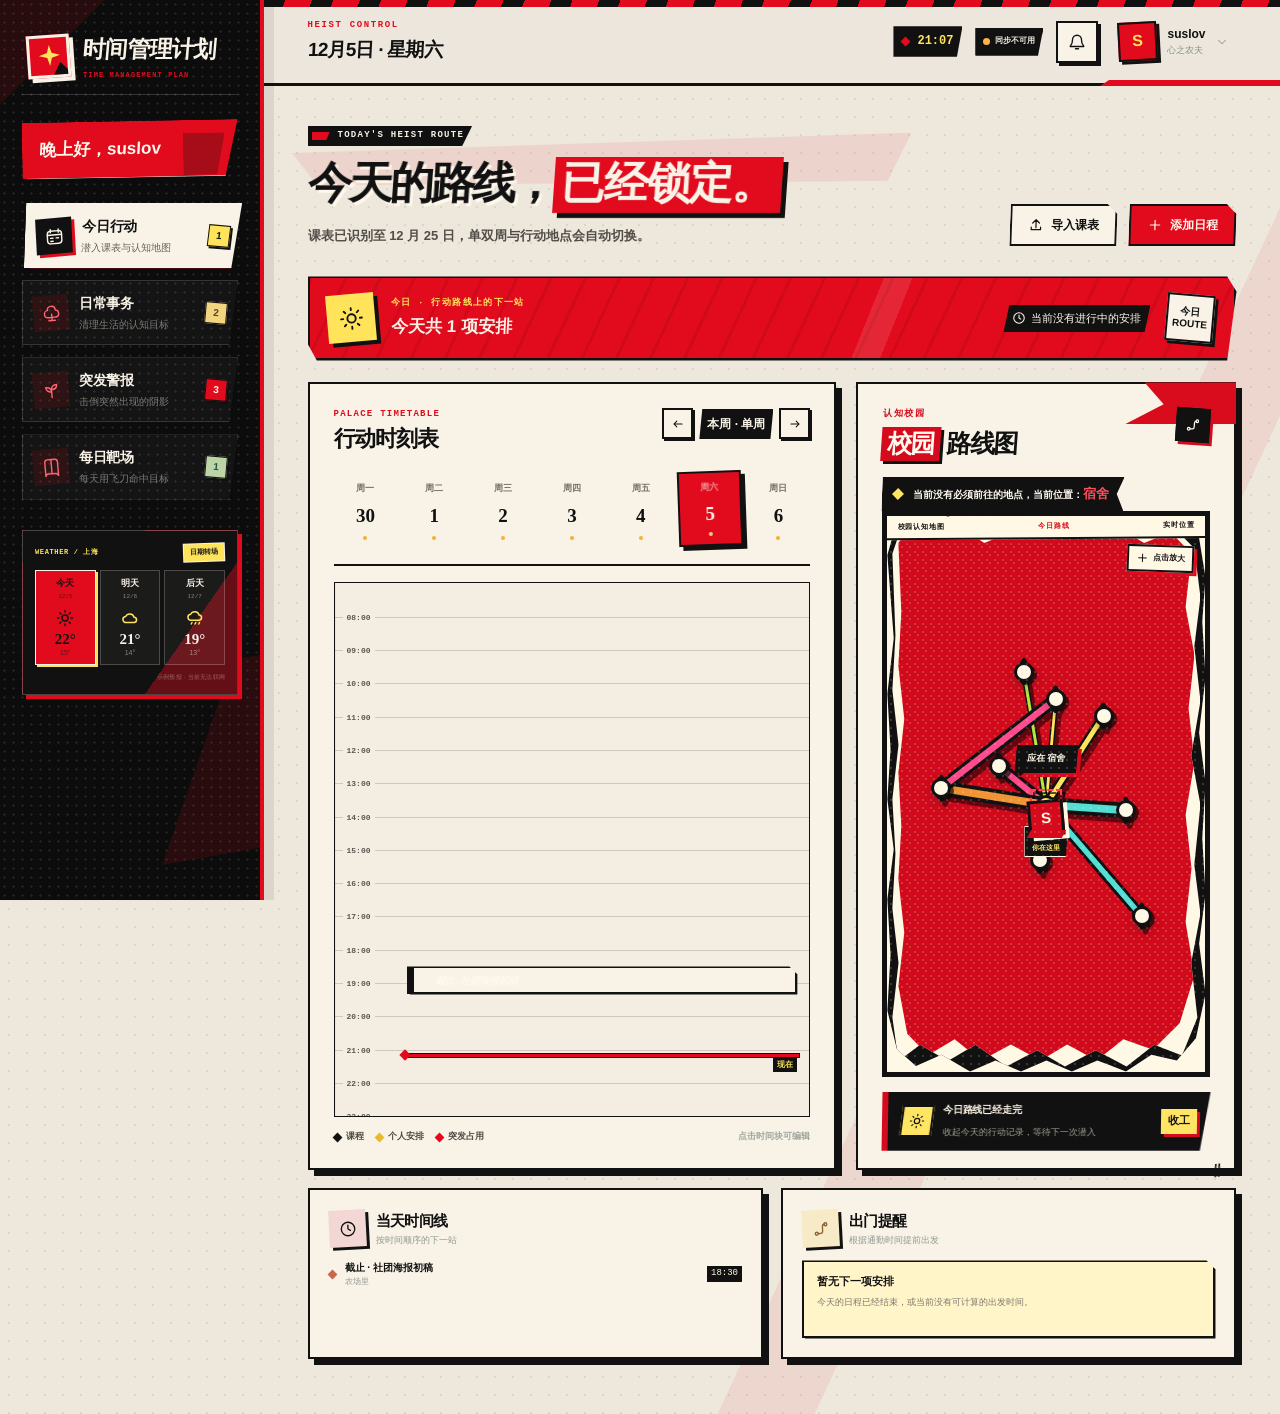
==== commit 4abf4c4c: "Add iPad app icons and offline support" ====
--- a/index.html
+++ b/index.html
@@ -3,8 +3,17 @@
 <head>
   <meta charset="utf-8">
   <meta name="viewport" content="width=device-width, initial-scale=1">
-  <meta name="theme-color" content="#214f3b">
+  <meta name="theme-color" content="#d0091b">
+  <meta name="mobile-web-app-capable" content="yes">
+  <meta name="apple-mobile-web-app-capable" content="yes">
+  <meta name="apple-mobile-web-app-status-bar-style" content="black-translucent">
+  <meta name="apple-mobile-web-app-title" content="时间管理计划">
   <title>时间管理计划</title>
+  <link rel="manifest" href="manifest.webmanifest">
+  <link rel="icon" type="image/png" sizes="32x32" href="assets/icon-32.png">
+  <link rel="apple-touch-icon" sizes="180x180" href="assets/apple-touch-icon.png">
+  <link rel="apple-touch-icon" sizes="167x167" href="assets/icon-167.png">
+  <link rel="apple-touch-icon" sizes="152x152" href="assets/icon-152.png">
   <link rel="stylesheet" href="styles.css">
 </head>
 <body>
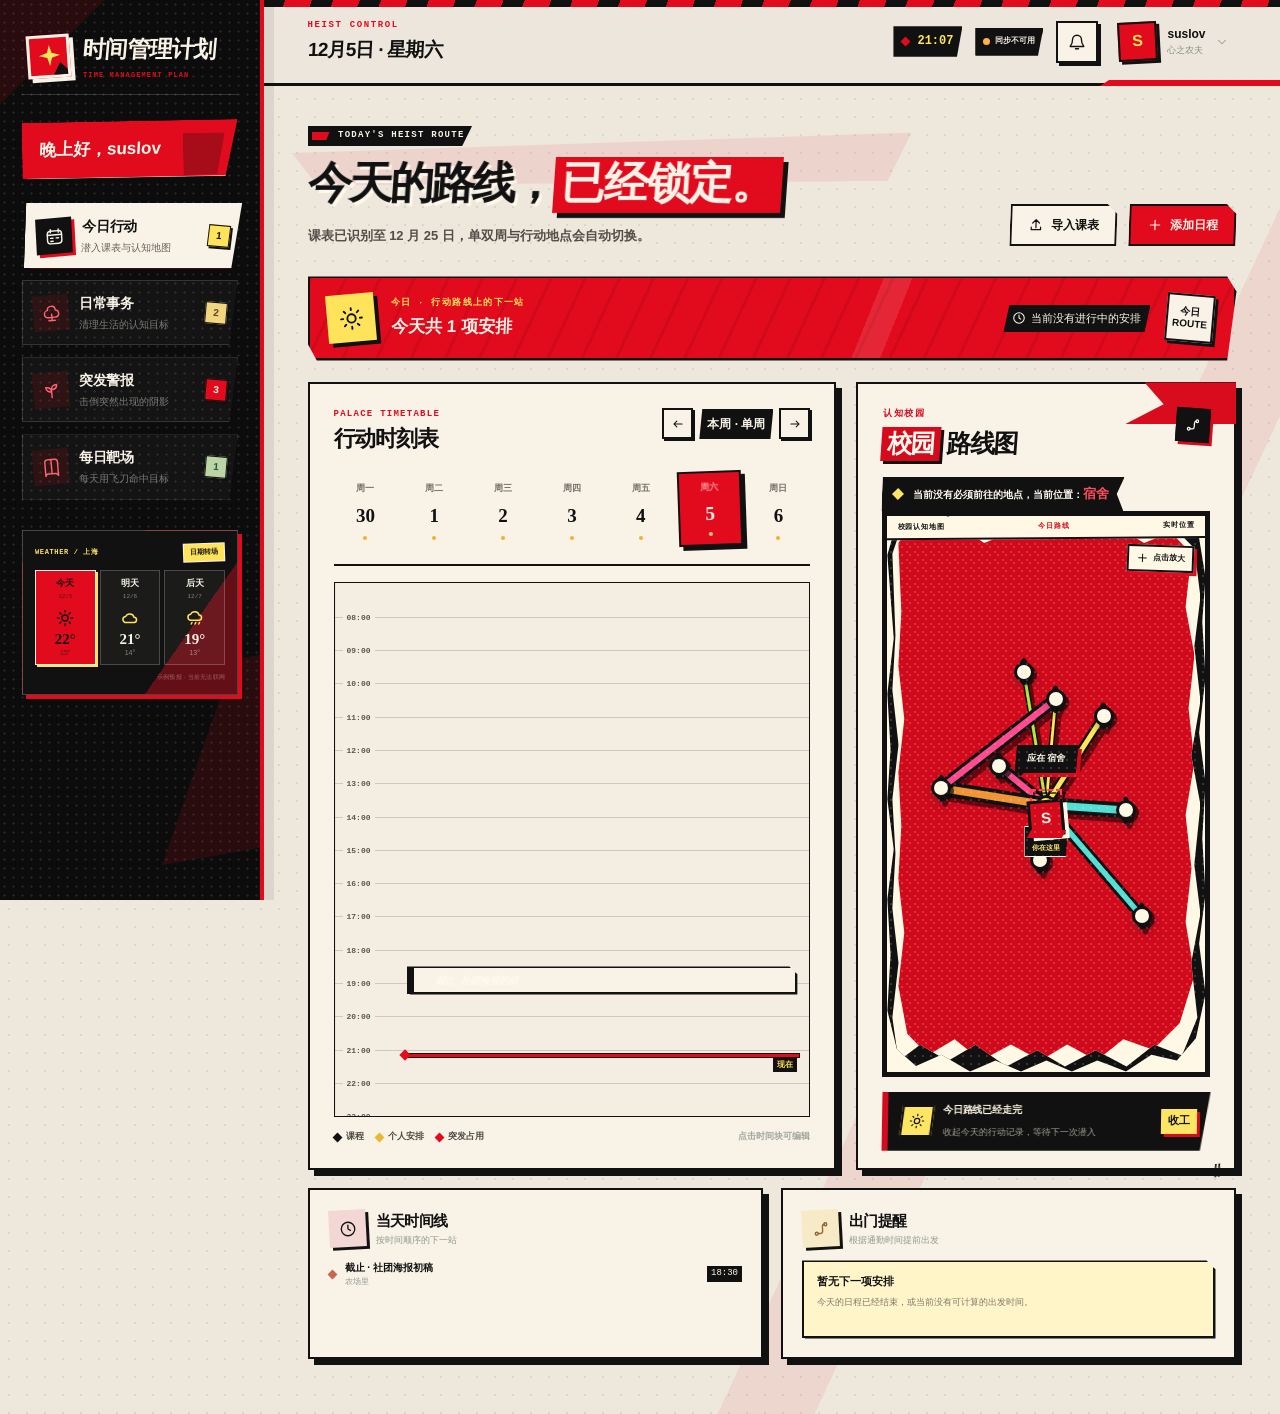
==== commit 9f8ce8bd: "Add GitHub cloud sync" ====
--- a/index.html
+++ b/index.html
@@ -14,7 +14,7 @@
   <link rel="apple-touch-icon" sizes="180x180" href="assets/apple-touch-icon.png">
   <link rel="apple-touch-icon" sizes="167x167" href="assets/icon-167.png">
   <link rel="apple-touch-icon" sizes="152x152" href="assets/icon-152.png">
-  <link rel="stylesheet" href="styles.css">
+  <link rel="stylesheet" href="styles.css?v=20261029b">
 </head>
 <body>
   <svg class="icon-sprite" aria-hidden="true">
@@ -165,10 +165,10 @@
             <span class="live-dot"></span>
             <span id="liveClock">10:24</span>
           </div>
-          <div class="sync-state" id="syncState" data-status="local">
+          <button class="sync-state" id="syncState" type="button" data-status="local" data-action="cloud-settings" aria-label="管理云同步">
             <i></i>
             <span id="syncStatusText">本机模式</span>
-          </div>
+          </button>
           <button class="icon-btn" id="notificationBtn" type="button" aria-label="开启浏览器提醒" data-tooltip="开启浏览器提醒">
             <svg><use href="#i-bell"></use></svg>
             <span class="notify-state" id="notifyState"></span>
@@ -571,6 +571,6 @@
     <div class="sr-only" id="dtAnnouncement" aria-live="polite"></div>
   </div>
 
-  <script src="app.js"></script>
+  <script src="app.js?v=20261029b"></script>
 </body>
 </html>
--- a/styles.css
+++ b/styles.css
@@ -513,6 +513,7 @@
   font-size: 8px;
   font-weight: 800;
   white-space: nowrap;
+  cursor: pointer;
 }
 
 .sync-state i {
@@ -3993,6 +3994,38 @@
   color: #8f978e;
   font-size: 9px;
   line-height: 1.5;
+}
+
+.cloud-code-button {
+  margin-top: 10px;
+}
+
+.cloud-connected-panel {
+  display: grid;
+  gap: 3px;
+  padding: 16px;
+  color: #fff8ec;
+  background: #111;
+  border-left: 7px solid #d0091b;
+  clip-path: polygon(0 0, 100% 0, 97% 100%, 0 100%);
+}
+
+.cloud-connected-panel span {
+  color: #ffe45b;
+  font-size: 8px;
+  font-weight: 800;
+  letter-spacing: .1em;
+}
+
+.cloud-connected-panel b {
+  font-family: "Arial Black", "Cascadia Mono", monospace;
+  font-size: 24px;
+  letter-spacing: .08em;
+}
+
+.cloud-connected-panel small {
+  color: rgba(255, 248, 236, .6);
+  font-size: 9px;
 }
 
 .form-actions {
